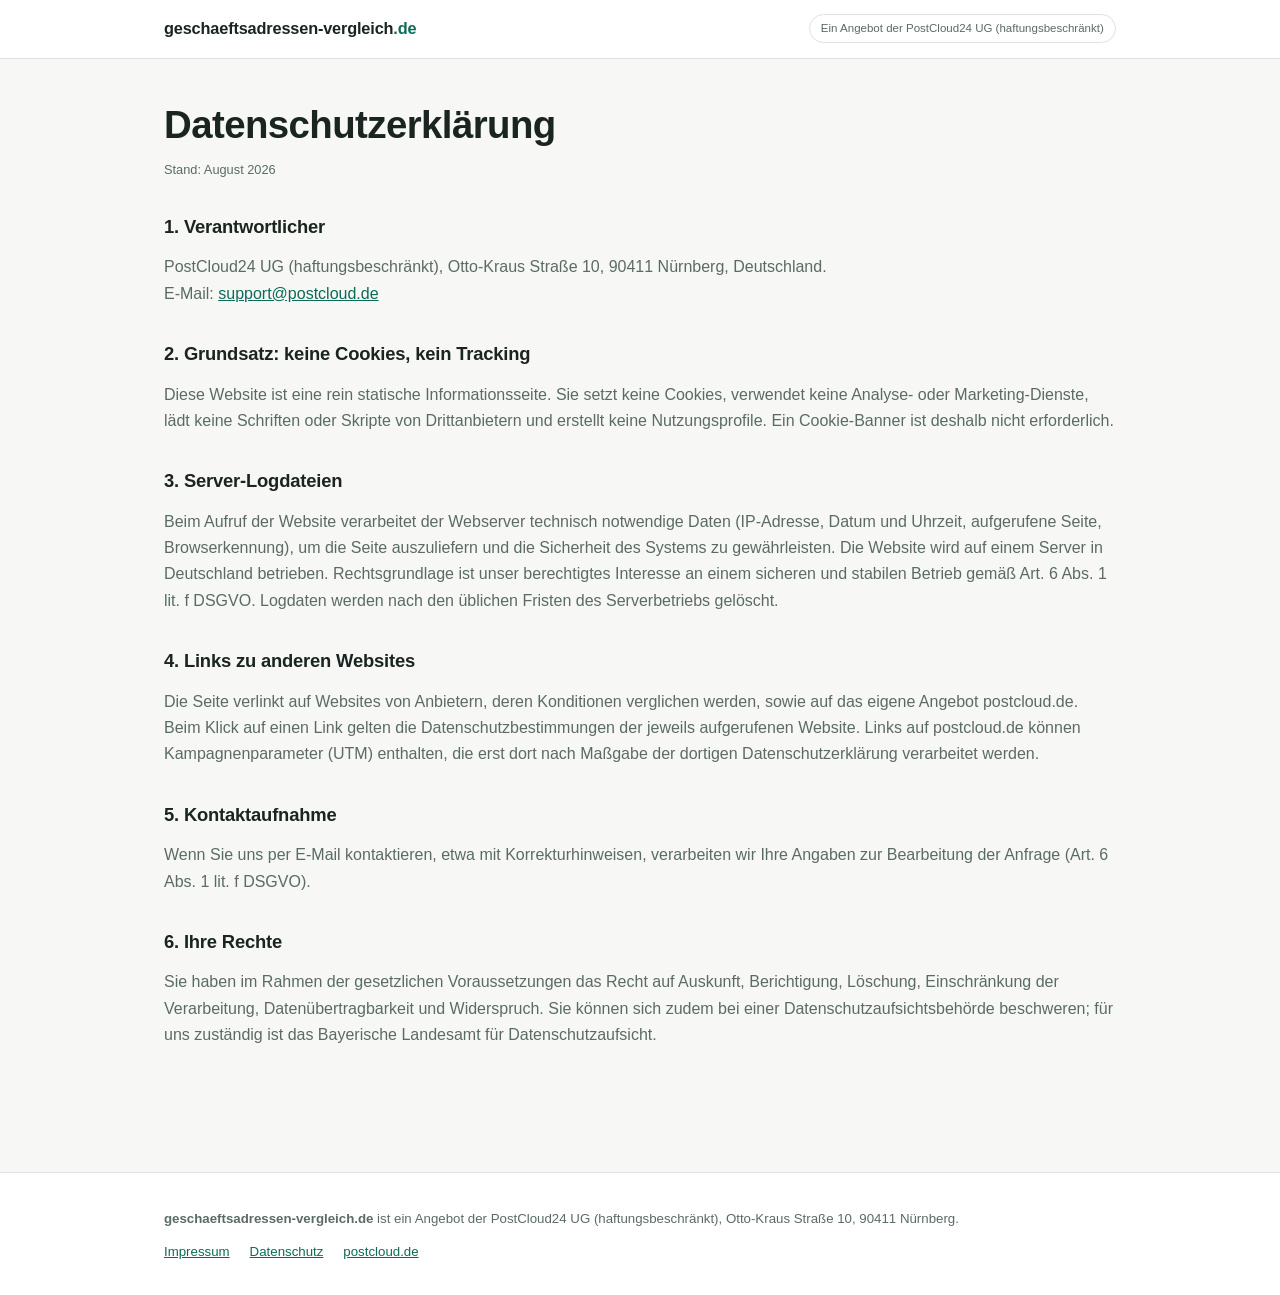
==== datenschutz.html @ c2311bb3 "Vergleichsseite v1: Preisvergleich, Transparenz-Kennzeichnung, Impressum, Datenschutz Statisch ohne " ====
<!DOCTYPE html>
<html lang="de">
<head>
  <meta charset="utf-8">
  <meta name="viewport" content="width=device-width, initial-scale=1">
  <title>Datenschutzerklärung | geschaeftsadressen-vergleich.de</title>
  <meta name="description" content="Datenschutzerklärung von geschaeftsadressen-vergleich.de.">
  <link rel="canonical" href="https://geschaeftsadressen-vergleich.de/datenschutz.html">
  <meta name="robots" content="noindex,follow">
  <link rel="stylesheet" href="style.css">
  <link rel="icon" href="data:image/svg+xml,%3Csvg xmlns='http://www.w3.org/2000/svg' viewBox='0 0 100 100'%3E%3Crect width='100' height='100' rx='18' fill='%230b6b57'/%3E%3Ctext x='50' y='68' font-size='52' font-family='Arial' font-weight='bold' text-anchor='middle' fill='white'%3EGV%3C/text%3E%3C/svg%3E">
</head>
<body>
  <header class="site">
    <div class="wrap">
      <a class="brand" href="index.html">geschaeftsadressen-vergleich<span class="tld">.de</span></a>
      <span class="disclosure-chip">Ein Angebot der PostCloud24 UG (haftungsbeschränkt)</span>
    </div>
  </header>

  <main>
    <div class="wrap legal">
      <h1>Datenschutzerklärung</h1>
      <p class="hinweis">Stand: August 2026</p>

      <h2>1. Verantwortlicher</h2>
      <p>PostCloud24 UG (haftungsbeschränkt), Otto-Kraus Straße 10, 90411 Nürnberg, Deutschland.<br>
      E-Mail: <a href="mailto:support@postcloud.de">support@postcloud.de</a></p>

      <h2>2. Grundsatz: keine Cookies, kein Tracking</h2>
      <p>Diese Website ist eine rein statische Informationsseite. Sie setzt keine Cookies, verwendet keine Analyse- oder Marketing-Dienste, lädt keine Schriften oder Skripte von Drittanbietern und erstellt keine Nutzungsprofile. Ein Cookie-Banner ist deshalb nicht erforderlich.</p>

      <h2>3. Server-Logdateien</h2>
      <p>Beim Aufruf der Website verarbeitet der Webserver technisch notwendige Daten (IP-Adresse, Datum und Uhrzeit, aufgerufene Seite, Browserkennung), um die Seite auszuliefern und die Sicherheit des Systems zu gewährleisten. Die Website wird auf einem Server in Deutschland betrieben. Rechtsgrundlage ist unser berechtigtes Interesse an einem sicheren und stabilen Betrieb gemäß Art. 6 Abs. 1 lit. f DSGVO. Logdaten werden nach den üblichen Fristen des Serverbetriebs gelöscht.</p>

      <h2>4. Links zu anderen Websites</h2>
      <p>Die Seite verlinkt auf Websites von Anbietern, deren Konditionen verglichen werden, sowie auf das eigene Angebot postcloud.de. Beim Klick auf einen Link gelten die Datenschutzbestimmungen der jeweils aufgerufenen Website. Links auf postcloud.de können Kampagnenparameter (UTM) enthalten, die erst dort nach Maßgabe der dortigen Datenschutzerklärung verarbeitet werden.</p>

      <h2>5. Kontaktaufnahme</h2>
      <p>Wenn Sie uns per E-Mail kontaktieren, etwa mit Korrekturhinweisen, verarbeiten wir Ihre Angaben zur Bearbeitung der Anfrage (Art. 6 Abs. 1 lit. f DSGVO).</p>

      <h2>6. Ihre Rechte</h2>
      <p>Sie haben im Rahmen der gesetzlichen Voraussetzungen das Recht auf Auskunft, Berichtigung, Löschung, Einschränkung der Verarbeitung, Datenübertragbarkeit und Widerspruch. Sie können sich zudem bei einer Datenschutzaufsichtsbehörde beschweren; für uns zuständig ist das Bayerische Landesamt für Datenschutzaufsicht.</p>
    </div>
  </main>

  <footer class="site">
    <div class="wrap">
      <p><strong>geschaeftsadressen-vergleich.de</strong> ist ein Angebot der PostCloud24 UG (haftungsbeschränkt), Otto-Kraus Straße 10, 90411 Nürnberg.</p>
      <nav>
        <a href="impressum.html">Impressum</a>
        <a href="datenschutz.html">Datenschutz</a>
        <a href="https://www.postcloud.de" rel="noopener">postcloud.de</a>
      </nav>
    </div>
  </footer>
</body>
</html>
---- style.css ----
/* geschaeftsadressen-vergleich.de, gemeinsames Stylesheet.
   Bewusst ohne Webfonts und ohne JavaScript: schnelle Ladezeit,
   keine Drittanbieter-Requests, kein Consent-Bedarf. */

:root {
  --paper: #f7f8f6;
  --ink: #1a2420;
  --muted: #5b6b64;
  --line: #dce3de;
  --card: #ffffff;
  --accent: #0b6b57;
  --accent-dark: #084c3e;
  --accent-soft: #e6f2ee;
  --own-soft: #fbf3e0;
  --own-border: #e3cfa0;
  --own-ink: #7a5200;
}

* { box-sizing: border-box; }

body {
  margin: 0;
  background: var(--paper);
  color: var(--ink);
  font-family: -apple-system, BlinkMacSystemFont, "Segoe UI", Roboto, "Helvetica Neue", Arial, sans-serif;
  font-size: 16px;
  line-height: 1.65;
}

.wrap { max-width: 62rem; margin: 0 auto; padding: 0 1.25rem; }

a { color: var(--accent); }
a:hover { color: var(--accent-dark); }
a:focus-visible, button:focus-visible, summary:focus-visible {
  outline: 3px solid var(--accent);
  outline-offset: 2px;
  border-radius: 2px;
}

header.site {
  border-bottom: 1px solid var(--line);
  background: var(--card);
}
header.site .wrap {
  display: flex;
  align-items: center;
  justify-content: space-between;
  gap: 1rem;
  padding-top: 0.9rem;
  padding-bottom: 0.9rem;
}
.brand {
  font-weight: 800;
  letter-spacing: -0.01em;
  color: var(--ink);
  text-decoration: none;
  font-size: 1.02rem;
}
.brand .tld { color: var(--accent); }
.disclosure-chip {
  font-size: 0.72rem;
  color: var(--muted);
  border: 1px solid var(--line);
  border-radius: 999px;
  padding: 0.25rem 0.7rem;
  white-space: nowrap;
}

main { padding: 2.75rem 0 4rem; }

h1 {
  font-size: clamp(1.7rem, 4.5vw, 2.4rem);
  line-height: 1.15;
  letter-spacing: -0.015em;
  margin: 0 0 0.75rem;
  text-wrap: balance;
}
h2 {
  font-size: 1.35rem;
  letter-spacing: -0.01em;
  margin: 3rem 0 0.75rem;
  text-wrap: balance;
}
h3 { font-size: 1.05rem; margin: 1.5rem 0 0.4rem; }
p { margin: 0.7rem 0; }
.lede { color: var(--muted); font-size: 1.05rem; max-width: 46rem; }

.stand {
  display: inline-block;
  background: var(--accent-soft);
  color: var(--accent-dark);
  font-size: 0.78rem;
  font-weight: 600;
  border-radius: 999px;
  padding: 0.3rem 0.85rem;
  margin: 0.75rem 0 0;
}

.transparenz {
  border: 1px solid var(--line);
  border-left: 4px solid var(--accent);
  background: var(--card);
  border-radius: 0.6rem;
  padding: 0.9rem 1.15rem;
  margin: 1.75rem 0;
  font-size: 0.9rem;
  color: var(--muted);
}
.transparenz strong { color: var(--ink); }

.empfehlung {
  background: var(--own-soft);
  border: 1px solid var(--own-border);
  border-radius: 0.85rem;
  padding: 1.4rem 1.5rem;
  margin: 2rem 0;
}
.empfehlung .kennzeichnung {
  font-size: 0.72rem;
  font-weight: 700;
  letter-spacing: 0.09em;
  text-transform: uppercase;
  color: var(--own-ink);
}
.empfehlung h2 { margin: 0.4rem 0 0.5rem; font-size: 1.3rem; }
.empfehlung ul { margin: 0.6rem 0 1rem; padding-left: 1.2rem; }
.empfehlung li { margin: 0.3rem 0; }
.cta {
  display: inline-block;
  background: var(--accent);
  color: #ffffff;
  font-weight: 700;
  text-decoration: none;
  border-radius: 0.6rem;
  padding: 0.75rem 1.4rem;
}
.cta:hover { background: var(--accent-dark); color: #ffffff; }

.tablewrap {
  overflow-x: auto;
  border: 1px solid var(--line);
  border-radius: 0.75rem;
  background: var(--card);
  margin: 1.25rem 0 0.5rem;
}
table { border-collapse: collapse; width: 100%; font-size: 0.88rem; min-width: 52rem; }
caption {
  text-align: left;
  font-size: 0.8rem;
  color: var(--muted);
  padding: 0.7rem 1rem;
  caption-side: bottom;
  border-top: 1px solid var(--line);
}
th, td { text-align: left; padding: 0.7rem 1rem; border-bottom: 1px solid var(--line); vertical-align: top; }
th {
  font-size: 0.72rem;
  text-transform: uppercase;
  letter-spacing: 0.07em;
  color: var(--muted);
  background: var(--paper);
}
tbody tr:last-child td { border-bottom: none; }
td.preis { font-variant-numeric: tabular-nums; white-space: nowrap; font-weight: 650; }
tr.own td { background: var(--own-soft); }
.own-tag {
  display: inline-block;
  font-size: 0.68rem;
  font-weight: 700;
  letter-spacing: 0.06em;
  text-transform: uppercase;
  color: var(--own-ink);
  border: 1px solid var(--own-border);
  border-radius: 999px;
  padding: 0.1rem 0.5rem;
  margin-left: 0.4rem;
  vertical-align: 1px;
}
.hinweis { font-size: 0.8rem; color: var(--muted); }

.cards { display: grid; gap: 1rem; grid-template-columns: repeat(auto-fit, minmax(17rem, 1fr)); margin: 1.25rem 0; }
.karte {
  background: var(--card);
  border: 1px solid var(--line);
  border-radius: 0.75rem;
  padding: 1.1rem 1.25rem;
}
.karte h3 { margin: 0 0 0.35rem; }
.karte p { margin: 0.35rem 0; font-size: 0.9rem; color: var(--muted); }
.karte .preis { color: var(--ink); font-weight: 650; }

details {
  background: var(--card);
  border: 1px solid var(--line);
  border-radius: 0.6rem;
  margin: 0.6rem 0;
  padding: 0 1.1rem;
}
summary {
  cursor: pointer;
  font-weight: 650;
  padding: 0.85rem 0;
  list-style-position: inside;
}
details p { color: var(--muted); margin-top: 0; }

ol.kriterien { padding-left: 1.25rem; }
ol.kriterien li { margin: 0.55rem 0; }
ol.kriterien strong { color: var(--ink); }

footer.site {
  border-top: 1px solid var(--line);
  background: var(--card);
  margin-top: 3rem;
  font-size: 0.83rem;
  color: var(--muted);
}
footer.site .wrap { padding-top: 1.5rem; padding-bottom: 2rem; }
footer.site nav { margin-top: 0.5rem; display: flex; flex-wrap: wrap; gap: 1.25rem; }

.legal h2 { font-size: 1.15rem; margin-top: 2rem; }
.legal p { color: var(--muted); }
.legal strong { color: var(--ink); }
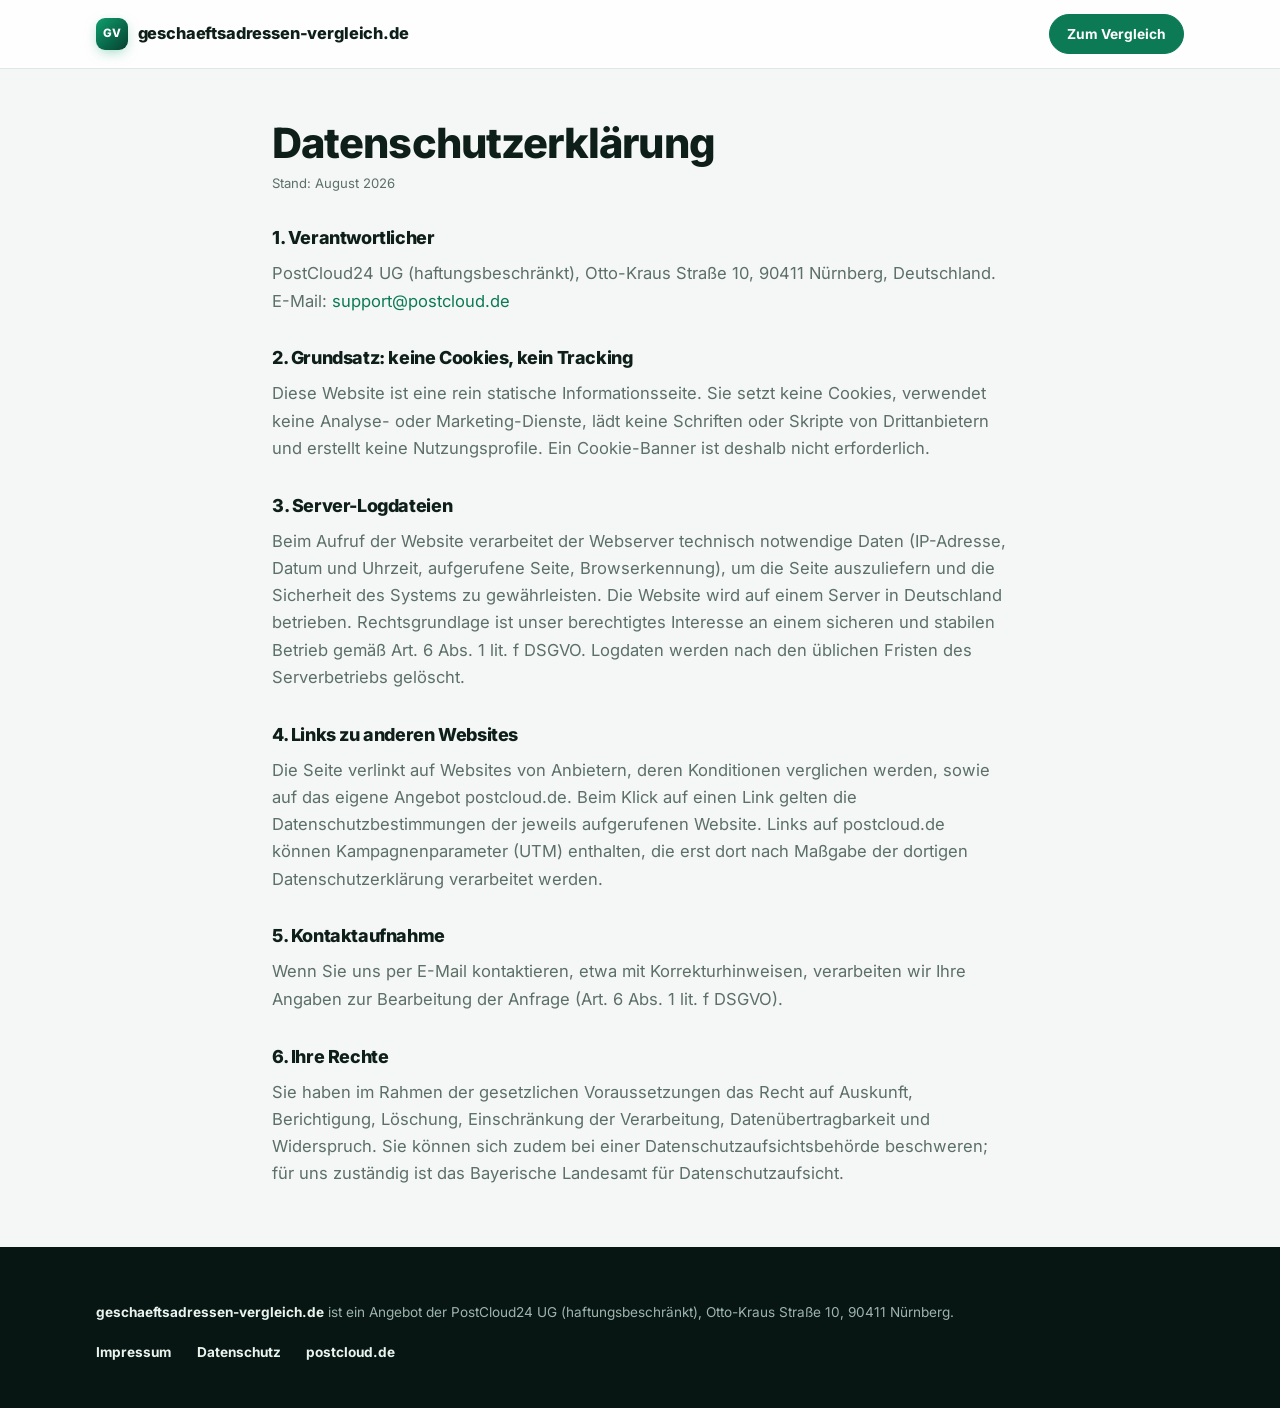
==== commit 2d868683: "Redesign: dunkler Hero, Scroll-Reveals, Karten-Tabelle auf Mobil Kompletter visueller Neubau nach Fe" ====
--- a/datenschutz.html
+++ b/datenschutz.html
@@ -7,19 +7,20 @@
   <meta name="description" content="Datenschutzerklärung von geschaeftsadressen-vergleich.de.">
   <link rel="canonical" href="https://geschaeftsadressen-vergleich.de/datenschutz.html">
   <meta name="robots" content="noindex,follow">
+  <script>document.documentElement.classList.add("js");</script>
   <link rel="stylesheet" href="style.css">
   <link rel="icon" href="data:image/svg+xml,%3Csvg xmlns='http://www.w3.org/2000/svg' viewBox='0 0 100 100'%3E%3Crect width='100' height='100' rx='18' fill='%230b6b57'/%3E%3Ctext x='50' y='68' font-size='52' font-family='Arial' font-weight='bold' text-anchor='middle' fill='white'%3EGV%3C/text%3E%3C/svg%3E">
 </head>
-<body>
-  <header class="site">
+<body class="light-head">
+  <header class="site-head is-scrolled" id="siteHead">
     <div class="wrap">
-      <a class="brand" href="index.html">geschaeftsadressen-vergleich<span class="tld">.de</span></a>
-      <span class="disclosure-chip">Ein Angebot der PostCloud24 UG (haftungsbeschränkt)</span>
+      <a class="brand" href="index.html"><span class="brand-mark">GV</span>geschaeftsadressen-vergleich.de</a>
+      <a class="head-cta" href="index.html#vergleich">Zum Vergleich</a>
     </div>
   </header>
 
-  <main>
-    <div class="wrap legal">
+  <main class="legal">
+    <div class="wrap-narrow">
       <h1>Datenschutzerklärung</h1>
       <p class="hinweis">Stand: August 2026</p>
 
@@ -54,5 +55,6 @@
       </nav>
     </div>
   </footer>
+  <script src="main.js" defer></script>
 </body>
 </html>
--- a/style.css
+++ b/style.css
@@ -1,223 +1,578 @@
-/* geschaeftsadressen-vergleich.de, gemeinsames Stylesheet.
-   Bewusst ohne Webfonts und ohne JavaScript: schnelle Ladezeit,
-   keine Drittanbieter-Requests, kein Consent-Bedarf. */
-
+/* geschaeftsadressen-vergleich.de — Redesign 2026.
+   Editorial-Anspruch: dunkler Hero mit lebendigem Licht, helle Praezisions-
+   Sektionen, Scroll-Reveals. Fonts lokal gebundelt (kein CDN, DSGVO),
+   Motion respektiert prefers-reduced-motion. */
+
+/* ---------- Fonts (lokal, kein Google-CDN) ---------- */
+@font-face {
+  font-family: "Inter";
+  font-style: normal;
+  font-weight: 400;
+  font-display: swap;
+  src: url("fonts/inter-latin-400-normal.woff2") format("woff2");
+  unicode-range: U+0000-00FF, U+2013, U+2019, U+201E, U+201C, U+20AC;
+}
+@font-face {
+  font-family: "Inter";
+  font-style: normal;
+  font-weight: 500;
+  font-display: swap;
+  src: url("fonts/inter-latin-500-normal.woff2") format("woff2");
+  unicode-range: U+0000-00FF, U+2013, U+2019, U+201E, U+201C, U+20AC;
+}
+@font-face {
+  font-family: "Inter";
+  font-style: normal;
+  font-weight: 700;
+  font-display: swap;
+  src: url("fonts/inter-latin-700-normal.woff2") format("woff2");
+  unicode-range: U+0000-00FF, U+2013, U+2019, U+201E, U+201C, U+20AC;
+}
+@font-face {
+  font-family: "Inter";
+  font-style: normal;
+  font-weight: 800;
+  font-display: swap;
+  src: url("fonts/inter-latin-800-normal.woff2") format("woff2");
+  unicode-range: U+0000-00FF, U+2013, U+2019, U+201E, U+201C, U+20AC;
+}
+
+/* ---------- Tokens ---------- */
 :root {
-  --paper: #f7f8f6;
-  --ink: #1a2420;
-  --muted: #5b6b64;
-  --line: #dce3de;
+  --ink: #0e1f1a;
+  --ink-deep: #071613;
+  --ink-2: #0b2420;
+  --paper: #f4f7f5;
   --card: #ffffff;
-  --accent: #0b6b57;
-  --accent-dark: #084c3e;
-  --accent-soft: #e6f2ee;
-  --own-soft: #fbf3e0;
-  --own-border: #e3cfa0;
-  --own-ink: #7a5200;
-}
-
+  --muted: #5c6f68;
+  --line: #e0e8e3;
+  --accent: #0e9f6e;
+  --accent-dark: #0b7a55;
+  --accent-ink: #063b2b;
+  --glow-a: #34d399;
+  --glow-b: #a7f3d0;
+  --own: #b45309;
+  --own-soft: #fef3c7;
+  --own-line: #f5d78e;
+  --dark-text: #e9f4ef;
+  --dark-muted: #9db4ac;
+  --dark-line: rgba(233, 244, 239, 0.14);
+  --radius: 18px;
+  --shadow-sm: 0 1px 2px rgba(14, 31, 26, 0.05), 0 4px 14px rgba(14, 31, 26, 0.06);
+  --shadow-lg: 0 2px 6px rgba(14, 31, 26, 0.06), 0 24px 60px -20px rgba(14, 31, 26, 0.22);
+  --ease-out: cubic-bezier(0.22, 1, 0.36, 1);
+}
+
+/* ---------- Basis ---------- */
 * { box-sizing: border-box; }
-
+html { scroll-behavior: smooth; }
 body {
   margin: 0;
   background: var(--paper);
   color: var(--ink);
-  font-family: -apple-system, BlinkMacSystemFont, "Segoe UI", Roboto, "Helvetica Neue", Arial, sans-serif;
-  font-size: 16px;
+  font-family: "Inter", -apple-system, "Segoe UI", Roboto, Arial, sans-serif;
+  font-size: 16.5px;
   line-height: 1.65;
-}
-
-.wrap { max-width: 62rem; margin: 0 auto; padding: 0 1.25rem; }
-
-a { color: var(--accent); }
-a:hover { color: var(--accent-dark); }
+  -webkit-font-smoothing: antialiased;
+}
+.wrap { max-width: 72rem; margin: 0 auto; padding: 0 clamp(1.1rem, 4vw, 2rem); }
+.wrap-narrow { max-width: 50rem; margin: 0 auto; padding: 0 clamp(1.1rem, 4vw, 2rem); }
+a { color: var(--accent-dark); text-decoration: none; }
+a:hover { color: var(--accent-ink); }
 a:focus-visible, button:focus-visible, summary:focus-visible {
   outline: 3px solid var(--accent);
-  outline-offset: 2px;
+  outline-offset: 3px;
+  border-radius: 4px;
+}
+h1, h2, h3 { line-height: 1.12; letter-spacing: -0.022em; text-wrap: balance; margin: 0; }
+p { margin: 0.75rem 0; }
+
+.eyebrow {
+  display: inline-flex;
+  align-items: center;
+  gap: 0.5rem;
+  font-size: 0.72rem;
+  font-weight: 700;
+  letter-spacing: 0.16em;
+  text-transform: uppercase;
+}
+.eyebrow::before {
+  content: "";
+  width: 1.6rem;
+  height: 2px;
   border-radius: 2px;
-}
-
-header.site {
-  border-bottom: 1px solid var(--line);
-  background: var(--card);
-}
-header.site .wrap {
+  background: currentColor;
+  opacity: 0.55;
+}
+
+/* ---------- Scroll-Reveals ----------
+   Der versteckte Startzustand gilt NUR, wenn JS laeuft (html.js), damit die
+   Seite ohne JavaScript vollstaendig sichtbar bleibt. */
+html.js [data-reveal] {
+  opacity: 0;
+  transform: translateY(26px);
+  transition: opacity 0.7s var(--ease-out), transform 0.7s var(--ease-out);
+  transition-delay: var(--delay, 0ms);
+}
+html.js [data-reveal].is-visible { opacity: 1; transform: none; }
+@media (prefers-reduced-motion: reduce) {
+  html { scroll-behavior: auto; }
+  html.js [data-reveal] { opacity: 1; transform: none; transition: none; }
+  *, *::before, *::after { animation-duration: 0.01ms !important; animation-iteration-count: 1 !important; }
+}
+
+/* ---------- Header ---------- */
+.site-head {
+  position: sticky;
+  top: 0;
+  z-index: 50;
+  background: rgba(7, 22, 19, 0.35);
+  backdrop-filter: blur(14px);
+  -webkit-backdrop-filter: blur(14px);
+  border-bottom: 1px solid transparent;
+  transition: background 0.35s ease, border-color 0.35s ease, box-shadow 0.35s ease;
+}
+.site-head.is-scrolled {
+  background: rgba(255, 255, 255, 0.86);
+  border-color: var(--line);
+  box-shadow: 0 6px 24px -18px rgba(14, 31, 26, 0.35);
+}
+.site-head .wrap {
   display: flex;
   align-items: center;
   justify-content: space-between;
   gap: 1rem;
-  padding-top: 0.9rem;
-  padding-bottom: 0.9rem;
+  padding-top: 0.85rem;
+  padding-bottom: 0.85rem;
 }
 .brand {
+  display: inline-flex;
+  align-items: center;
+  gap: 0.6rem;
   font-weight: 800;
   letter-spacing: -0.01em;
-  color: var(--ink);
-  text-decoration: none;
   font-size: 1.02rem;
-}
-.brand .tld { color: var(--accent); }
-.disclosure-chip {
+  color: var(--dark-text);
+  transition: color 0.35s ease;
+}
+.brand:hover { color: #ffffff; }
+.site-head.is-scrolled .brand { color: var(--ink); }
+.site-head.is-scrolled .brand:hover { color: var(--accent-ink); }
+.brand-mark {
+  width: 2rem;
+  height: 2rem;
+  border-radius: 9px;
+  display: grid;
+  place-items: center;
+  background: linear-gradient(135deg, var(--accent), #063f2e);
+  color: #ffffff;
   font-size: 0.72rem;
+  font-weight: 800;
+  letter-spacing: 0.02em;
+  box-shadow: 0 4px 14px -4px rgba(14, 159, 110, 0.55);
+}
+.head-cta {
+  display: inline-flex;
+  align-items: center;
+  gap: 0.45rem;
+  font-size: 0.86rem;
+  font-weight: 700;
+  color: #ffffff;
+  background: rgba(255, 255, 255, 0.1);
+  border: 1px solid rgba(255, 255, 255, 0.22);
+  border-radius: 999px;
+  padding: 0.5rem 1.05rem;
+  transition: background 0.25s ease, border-color 0.25s ease, color 0.25s ease, transform 0.25s var(--ease-out);
+}
+.head-cta:hover { background: rgba(255, 255, 255, 0.2); color: #ffffff; transform: translateY(-1px); }
+.site-head.is-scrolled .head-cta {
+  color: #ffffff;
+  background: var(--accent-dark);
+  border-color: var(--accent-dark);
+}
+.site-head.is-scrolled .head-cta:hover { background: var(--accent-ink); }
+
+/* ---------- Hero ---------- */
+.hero {
+  position: relative;
+  margin-top: -3.7rem; /* Header ueberlappt den dunklen Hero */
+  padding: clamp(7rem, 16vh, 10.5rem) 0 clamp(4.5rem, 9vh, 6.5rem);
+  background: radial-gradient(120% 90% at 15% 0%, #10352c 0%, var(--ink-deep) 55%),
+    var(--ink-deep);
+  color: var(--dark-text);
+  overflow: hidden;
+  isolation: isolate;
+}
+/* Weiche Lichtflecken ohne filter:blur - grosse geblurte Layer brechen das
+   Compositing (Screenshots/Low-End-GPUs); der weiche Verlauf kommt direkt
+   aus dem Radial-Gradient. */
+.hero-blob {
+  position: absolute;
+  border-radius: 50%;
+  z-index: -1;
+  pointer-events: none;
+}
+.hero-blob.a {
+  width: 46rem;
+  height: 46rem;
+  top: -18rem;
+  right: -12rem;
+  background: radial-gradient(circle, rgba(52, 211, 153, 0.34) 0%, rgba(52, 211, 153, 0.12) 38%, transparent 68%);
+  animation: drift-a 26s ease-in-out infinite alternate;
+}
+.hero-blob.b {
+  width: 38rem;
+  height: 38rem;
+  bottom: -18rem;
+  left: -10rem;
+  background: radial-gradient(circle, rgba(16, 130, 96, 0.3) 0%, rgba(16, 130, 96, 0.1) 40%, transparent 68%);
+  animation: drift-b 32s ease-in-out infinite alternate;
+}
+@keyframes drift-a {
+  from { transform: translate(0, 0) scale(1); }
+  to { transform: translate(-5rem, 3.5rem) scale(1.15); }
+}
+@keyframes drift-b {
+  from { transform: translate(0, 0) scale(1); }
+  to { transform: translate(4rem, -3rem) scale(1.12); }
+}
+.hero .eyebrow { color: var(--glow-a); }
+.hero h1 {
+  margin: 1.1rem 0 1.2rem;
+  font-size: clamp(2.3rem, 5.6vw, 4rem);
+  font-weight: 800;
+  max-width: 17ch;
+}
+.hero h1 .grad {
+  background: linear-gradient(92deg, var(--glow-a), var(--glow-b));
+  -webkit-background-clip: text;
+  background-clip: text;
+  color: transparent;
+}
+.hero .lede {
+  max-width: 46rem;
+  font-size: clamp(1.02rem, 1.6vw, 1.16rem);
+  color: var(--dark-muted);
+  margin: 0;
+}
+.hero-stats {
+  display: flex;
+  flex-wrap: wrap;
+  gap: 0.7rem;
+  margin-top: 2.1rem;
+}
+.stat-pill {
+  display: inline-flex;
+  align-items: baseline;
+  gap: 0.5rem;
+  border: 1px solid var(--dark-line);
+  background: rgba(255, 255, 255, 0.05);
+  border-radius: 999px;
+  padding: 0.55rem 1.05rem;
+  font-size: 0.86rem;
+  color: var(--dark-muted);
+}
+.stat-pill strong {
+  color: var(--dark-text);
+  font-weight: 800;
+  font-size: 1.02rem;
+  font-variant-numeric: tabular-nums;
+}
+.hero-actions { margin-top: 2.3rem; display: flex; flex-wrap: wrap; gap: 0.9rem; align-items: center; }
+.btn-primary {
+  display: inline-flex;
+  align-items: center;
+  gap: 0.55rem;
+  background: linear-gradient(135deg, var(--accent), var(--accent-dark));
+  color: #ffffff;
+  font-weight: 700;
+  font-size: 0.98rem;
+  border-radius: 14px;
+  padding: 0.9rem 1.5rem;
+  box-shadow: 0 12px 30px -10px rgba(14, 159, 110, 0.55);
+  transition: transform 0.25s var(--ease-out), box-shadow 0.25s ease;
+}
+.btn-primary:hover { color: #ffffff; transform: translateY(-2px); box-shadow: 0 18px 38px -10px rgba(14, 159, 110, 0.65); }
+.btn-primary .arrow { transition: transform 0.25s var(--ease-out); }
+.btn-primary:hover .arrow { transform: translateX(4px); }
+.btn-ghost {
+  color: var(--dark-text);
+  font-weight: 600;
+  font-size: 0.94rem;
+  border-bottom: 1px solid var(--dark-line);
+  padding-bottom: 2px;
+}
+.btn-ghost:hover { color: #ffffff; border-color: var(--glow-a); }
+
+/* ---------- Sektionen ---------- */
+section { padding: clamp(3.4rem, 8vh, 5.5rem) 0; }
+.section-head { max-width: 46rem; margin-bottom: 2.2rem; }
+.section-head .eyebrow { color: var(--accent-dark); }
+.section-head h2 { font-size: clamp(1.6rem, 3.2vw, 2.2rem); font-weight: 800; margin-top: 0.8rem; }
+.section-head p { color: var(--muted); margin-bottom: 0; }
+
+/* ---------- Transparenz ---------- */
+.transparenz {
+  display: flex;
+  gap: 0.9rem;
+  align-items: flex-start;
+  background: var(--card);
+  border: 1px solid var(--line);
+  border-radius: var(--radius);
+  box-shadow: var(--shadow-sm);
+  padding: 1.15rem 1.35rem;
+  margin-top: -2.4rem;
+  position: relative;
+  z-index: 2;
+  font-size: 0.92rem;
   color: var(--muted);
+}
+.transparenz .icon { flex: none; margin-top: 0.15rem; color: var(--accent-dark); }
+.transparenz strong { color: var(--ink); }
+
+/* ---------- Empfehlung (eigenes Angebot) ---------- */
+.empfehlung {
+  position: relative;
+  border-radius: calc(var(--radius) + 6px);
+  padding: 1px; /* Gradient-Border-Trick */
+  background: linear-gradient(135deg, rgba(52, 211, 153, 0.75), rgba(7, 22, 19, 0.15) 45%, rgba(180, 83, 9, 0.35));
+}
+.empfehlung-inner {
+  border-radius: calc(var(--radius) + 5px);
+  background:
+    radial-gradient(90% 130% at 100% 0%, rgba(16, 130, 96, 0.35), transparent 55%),
+    linear-gradient(160deg, #0d2b24, var(--ink-deep));
+  color: var(--dark-text);
+  padding: clamp(1.6rem, 4vw, 2.6rem);
+  display: grid;
+  grid-template-columns: 1.15fr 0.85fr;
+  gap: clamp(1.4rem, 4vw, 3rem);
+  align-items: center;
+  overflow: hidden;
+}
+.kennzeichnung {
+  display: inline-flex;
+  align-items: center;
+  gap: 0.45rem;
+  background: var(--own-soft);
+  color: var(--own);
+  border: 1px solid var(--own-line);
+  font-size: 0.7rem;
+  font-weight: 800;
+  letter-spacing: 0.1em;
+  text-transform: uppercase;
+  border-radius: 999px;
+  padding: 0.32rem 0.8rem;
+}
+.empfehlung h2 { font-size: clamp(1.5rem, 3vw, 2.1rem); font-weight: 800; margin: 0.9rem 0 0.4rem; }
+.empfehlung .preis-zeile { color: var(--dark-muted); font-size: 0.98rem; margin: 0 0 1.2rem; }
+.empfehlung .preis-zeile strong { color: var(--glow-a); font-size: 1.35rem; font-weight: 800; font-variant-numeric: tabular-nums; }
+.feature-list { list-style: none; margin: 0; padding: 0; display: grid; gap: 0.65rem; }
+.feature-list li { display: flex; gap: 0.65rem; align-items: flex-start; font-size: 0.95rem; color: var(--dark-text); }
+.feature-list .check { flex: none; margin-top: 0.2rem; color: var(--glow-a); }
+.empfehlung-cta { display: flex; flex-direction: column; gap: 0.8rem; align-items: flex-start; }
+.empfehlung-cta .hint { font-size: 0.8rem; color: var(--dark-muted); margin: 0; }
+
+/* ---------- Vergleichstabelle ---------- */
+.tabelle-card {
+  background: var(--card);
   border: 1px solid var(--line);
-  border-radius: 999px;
-  padding: 0.25rem 0.7rem;
+  border-radius: var(--radius);
+  box-shadow: var(--shadow-lg);
+  overflow: hidden;
+}
+.tablewrap { overflow-x: auto; }
+table { border-collapse: collapse; width: 100%; min-width: 58rem; font-size: 0.9rem; }
+caption {
+  caption-side: bottom;
+  text-align: left;
+  font-size: 0.78rem;
+  color: var(--muted);
+  padding: 0.9rem 1.4rem 1.1rem;
+  border-top: 1px solid var(--line);
+}
+thead th {
+  position: sticky;
+  top: 0;
+  background: #fbfdfc;
+  font-size: 0.7rem;
+  text-transform: uppercase;
+  letter-spacing: 0.09em;
+  color: var(--muted);
+  font-weight: 700;
+  text-align: left;
+  padding: 0.95rem 1.4rem;
+  border-bottom: 1px solid var(--line);
   white-space: nowrap;
 }
-
-main { padding: 2.75rem 0 4rem; }
-
-h1 {
-  font-size: clamp(1.7rem, 4.5vw, 2.4rem);
-  line-height: 1.15;
-  letter-spacing: -0.015em;
-  margin: 0 0 0.75rem;
-  text-wrap: balance;
-}
-h2 {
-  font-size: 1.35rem;
-  letter-spacing: -0.01em;
-  margin: 3rem 0 0.75rem;
-  text-wrap: balance;
-}
-h3 { font-size: 1.05rem; margin: 1.5rem 0 0.4rem; }
-p { margin: 0.7rem 0; }
-.lede { color: var(--muted); font-size: 1.05rem; max-width: 46rem; }
-
-.stand {
-  display: inline-block;
-  background: var(--accent-soft);
-  color: var(--accent-dark);
-  font-size: 0.78rem;
-  font-weight: 600;
-  border-radius: 999px;
-  padding: 0.3rem 0.85rem;
-  margin: 0.75rem 0 0;
-}
-
-.transparenz {
-  border: 1px solid var(--line);
-  border-left: 4px solid var(--accent);
-  background: var(--card);
-  border-radius: 0.6rem;
-  padding: 0.9rem 1.15rem;
-  margin: 1.75rem 0;
-  font-size: 0.9rem;
-  color: var(--muted);
-}
-.transparenz strong { color: var(--ink); }
-
-.empfehlung {
-  background: var(--own-soft);
-  border: 1px solid var(--own-border);
-  border-radius: 0.85rem;
-  padding: 1.4rem 1.5rem;
-  margin: 2rem 0;
-}
-.empfehlung .kennzeichnung {
-  font-size: 0.72rem;
-  font-weight: 700;
-  letter-spacing: 0.09em;
-  text-transform: uppercase;
-  color: var(--own-ink);
-}
-.empfehlung h2 { margin: 0.4rem 0 0.5rem; font-size: 1.3rem; }
-.empfehlung ul { margin: 0.6rem 0 1rem; padding-left: 1.2rem; }
-.empfehlung li { margin: 0.3rem 0; }
-.cta {
-  display: inline-block;
-  background: var(--accent);
-  color: #ffffff;
-  font-weight: 700;
-  text-decoration: none;
-  border-radius: 0.6rem;
-  padding: 0.75rem 1.4rem;
-}
-.cta:hover { background: var(--accent-dark); color: #ffffff; }
-
-.tablewrap {
-  overflow-x: auto;
-  border: 1px solid var(--line);
-  border-radius: 0.75rem;
-  background: var(--card);
-  margin: 1.25rem 0 0.5rem;
-}
-table { border-collapse: collapse; width: 100%; font-size: 0.88rem; min-width: 52rem; }
-caption {
-  text-align: left;
-  font-size: 0.8rem;
-  color: var(--muted);
-  padding: 0.7rem 1rem;
-  caption-side: bottom;
-  border-top: 1px solid var(--line);
-}
-th, td { text-align: left; padding: 0.7rem 1rem; border-bottom: 1px solid var(--line); vertical-align: top; }
-th {
-  font-size: 0.72rem;
-  text-transform: uppercase;
-  letter-spacing: 0.07em;
-  color: var(--muted);
-  background: var(--paper);
-}
+tbody td { padding: 1.05rem 1.4rem; border-bottom: 1px solid var(--line); vertical-align: top; }
+tbody tr { transition: background 0.2s ease; }
+tbody tr:hover { background: #f7fbf9; }
 tbody tr:last-child td { border-bottom: none; }
-td.preis { font-variant-numeric: tabular-nums; white-space: nowrap; font-weight: 650; }
-tr.own td { background: var(--own-soft); }
+td.anbieter { font-weight: 700; white-space: nowrap; }
+td.preis { font-variant-numeric: tabular-nums; white-space: nowrap; font-weight: 800; font-size: 1.02rem; }
+td.preis .einheit { display: block; font-size: 0.72rem; font-weight: 500; color: var(--muted); }
+.ka { color: #9aa8a2; font-style: italic; font-weight: 500; }
+tr.own { background: linear-gradient(90deg, rgba(14, 159, 110, 0.08), rgba(14, 159, 110, 0.02)); }
+tr.own:hover { background: linear-gradient(90deg, rgba(14, 159, 110, 0.12), rgba(14, 159, 110, 0.04)); }
+tr.own td { border-top: 1px solid rgba(14, 159, 110, 0.35); border-bottom: 1px solid rgba(14, 159, 110, 0.35); }
 .own-tag {
   display: inline-block;
-  font-size: 0.68rem;
-  font-weight: 700;
-  letter-spacing: 0.06em;
+  background: var(--own-soft);
+  color: var(--own);
+  border: 1px solid var(--own-line);
+  font-size: 0.62rem;
+  font-weight: 800;
+  letter-spacing: 0.07em;
   text-transform: uppercase;
-  color: var(--own-ink);
-  border: 1px solid var(--own-border);
   border-radius: 999px;
-  padding: 0.1rem 0.5rem;
-  margin-left: 0.4rem;
-  vertical-align: 1px;
-}
-.hinweis { font-size: 0.8rem; color: var(--muted); }
-
-.cards { display: grid; gap: 1rem; grid-template-columns: repeat(auto-fit, minmax(17rem, 1fr)); margin: 1.25rem 0; }
+  padding: 0.14rem 0.55rem;
+  margin-left: 0.5rem;
+  vertical-align: 2px;
+}
+.tag {
+  display: inline-block;
+  font-size: 0.72rem;
+  font-weight: 700;
+  border-radius: 999px;
+  padding: 0.2rem 0.65rem;
+  background: #eef5f1;
+  color: var(--accent-ink);
+  border: 1px solid #d8e8df;
+}
+.hinweis { font-size: 0.82rem; color: var(--muted); }
+
+/* Mobile: Tabelle wird zu Karten */
+@media (max-width: 760px) {
+  table, tbody, tr, td, caption { display: block; }
+  table { min-width: 0; }
+  thead { display: none; }
+  tbody tr { border-bottom: 1px solid var(--line); padding: 1.1rem 1.2rem; }
+  tr.own td { border: none; }
+  tbody td { border: none; padding: 0.28rem 0; }
+  td.anbieter { font-size: 1.05rem; padding-bottom: 0.45rem; }
+  tbody td[data-label]:not(.anbieter)::before {
+    content: attr(data-label);
+    display: block;
+    font-size: 0.68rem;
+    font-weight: 700;
+    text-transform: uppercase;
+    letter-spacing: 0.09em;
+    color: var(--muted);
+    margin-bottom: 0.06rem;
+  }
+  td.preis .einheit { display: inline; margin-left: 0.3rem; }
+}
+
+/* ---------- Karten (andere Zuschnitte / Kriterien) ---------- */
+.cards { display: grid; gap: 1.1rem; grid-template-columns: repeat(auto-fit, minmax(17rem, 1fr)); }
 .karte {
   background: var(--card);
   border: 1px solid var(--line);
-  border-radius: 0.75rem;
-  padding: 1.1rem 1.25rem;
-}
-.karte h3 { margin: 0 0 0.35rem; }
-.karte p { margin: 0.35rem 0; font-size: 0.9rem; color: var(--muted); }
-.karte .preis { color: var(--ink); font-weight: 650; }
-
+  border-radius: var(--radius);
+  box-shadow: var(--shadow-sm);
+  padding: 1.5rem 1.6rem;
+  transition: transform 0.3s var(--ease-out), box-shadow 0.3s ease, border-color 0.3s ease;
+}
+.karte:hover { transform: translateY(-4px); box-shadow: var(--shadow-lg); border-color: #cfe0d7; }
+.karte h3 { font-size: 1.06rem; font-weight: 800; margin-bottom: 0.35rem; }
+.karte .preis { color: var(--accent-dark); font-weight: 800; font-variant-numeric: tabular-nums; }
+.karte p { font-size: 0.92rem; color: var(--muted); margin: 0.45rem 0 0; }
+
+.kriterien-grid { display: grid; gap: 1.1rem; grid-template-columns: repeat(auto-fit, minmax(19rem, 1fr)); counter-reset: kriterium; }
+.kriterium {
+  position: relative;
+  background: var(--card);
+  border: 1px solid var(--line);
+  border-radius: var(--radius);
+  box-shadow: var(--shadow-sm);
+  padding: 1.5rem 1.6rem 1.4rem;
+  transition: transform 0.3s var(--ease-out), box-shadow 0.3s ease;
+}
+.kriterium:hover { transform: translateY(-4px); box-shadow: var(--shadow-lg); }
+.kriterium::before {
+  counter-increment: kriterium;
+  content: counter(kriterium, decimal-leading-zero);
+  display: inline-block;
+  font-size: 0.78rem;
+  font-weight: 800;
+  letter-spacing: 0.06em;
+  color: var(--accent-dark);
+  background: #eaf5f0;
+  border-radius: 8px;
+  padding: 0.25rem 0.55rem;
+  margin-bottom: 0.8rem;
+}
+.kriterium h3 { font-size: 1.02rem; font-weight: 800; }
+.kriterium p { font-size: 0.92rem; color: var(--muted); margin: 0.4rem 0 0; }
+
+/* ---------- FAQ ---------- */
+.faq { display: grid; gap: 0.75rem; }
 details {
   background: var(--card);
   border: 1px solid var(--line);
-  border-radius: 0.6rem;
-  margin: 0.6rem 0;
-  padding: 0 1.1rem;
-}
+  border-radius: 14px;
+  box-shadow: var(--shadow-sm);
+  overflow: hidden;
+  transition: border-color 0.25s ease;
+}
+details[open] { border-color: #cfe0d7; }
 summary {
   cursor: pointer;
-  font-weight: 650;
-  padding: 0.85rem 0;
-  list-style-position: inside;
-}
-details p { color: var(--muted); margin-top: 0; }
-
-ol.kriterien { padding-left: 1.25rem; }
-ol.kriterien li { margin: 0.55rem 0; }
-ol.kriterien strong { color: var(--ink); }
-
+  list-style: none;
+  display: flex;
+  align-items: center;
+  justify-content: space-between;
+  gap: 1rem;
+  font-weight: 700;
+  font-size: 0.99rem;
+  padding: 1.05rem 1.3rem;
+}
+summary::-webkit-details-marker { display: none; }
+summary .chev { flex: none; transition: transform 0.35s var(--ease-out); color: var(--accent-dark); }
+details[open] summary .chev { transform: rotate(180deg); }
+.faq-body { display: grid; grid-template-rows: 0fr; transition: grid-template-rows 0.4s var(--ease-out); }
+details[open] .faq-body { grid-template-rows: 1fr; }
+.faq-body > div { overflow: hidden; }
+.faq-body p { color: var(--muted); font-size: 0.94rem; margin: 0; padding: 0 1.3rem 1.15rem; }
+
+/* ---------- Methodik ---------- */
+.methodik {
+  border-left: 3px solid var(--accent);
+  background: var(--card);
+  border-radius: 0 var(--radius) var(--radius) 0;
+  padding: 1.2rem 1.5rem;
+  font-size: 0.88rem;
+  color: var(--muted);
+  box-shadow: var(--shadow-sm);
+}
+
+/* ---------- Footer ---------- */
 footer.site {
-  border-top: 1px solid var(--line);
-  background: var(--card);
-  margin-top: 3rem;
-  font-size: 0.83rem;
-  color: var(--muted);
-}
-footer.site .wrap { padding-top: 1.5rem; padding-bottom: 2rem; }
-footer.site nav { margin-top: 0.5rem; display: flex; flex-wrap: wrap; gap: 1.25rem; }
-
-.legal h2 { font-size: 1.15rem; margin-top: 2rem; }
+  background: var(--ink-deep);
+  color: var(--dark-muted);
+  font-size: 0.85rem;
+  margin-top: 2rem;
+}
+footer.site .wrap { padding-top: 2.6rem; padding-bottom: 2.8rem; }
+footer.site strong { color: var(--dark-text); }
+footer.site nav { margin-top: 1.1rem; display: flex; flex-wrap: wrap; gap: 1.6rem; }
+footer.site a { color: var(--dark-text); font-weight: 600; }
+footer.site a:hover { color: var(--glow-a); }
+
+/* ---------- Legal-Seiten ---------- */
+.legal { padding: 3.2rem 0 1rem; }
+.legal h1 { font-size: clamp(1.9rem, 4vw, 2.6rem); font-weight: 800; }
+.legal h2 { font-size: 1.12rem; font-weight: 800; margin-top: 2.1rem; }
 .legal p { color: var(--muted); }
 .legal strong { color: var(--ink); }
+.legal .hinweis { margin-top: 0.4rem; }
+
+/* Legal-Seiten haben hellen Header-Untergrund */
+body.light-head .site-head { background: rgba(255, 255, 255, 0.86); border-color: var(--line); }
+body.light-head .brand { color: var(--ink); }
+body.light-head .head-cta { color: #ffffff; background: var(--accent-dark); border-color: var(--accent-dark); }
+
+@media (max-width: 860px) {
+  .empfehlung-inner { grid-template-columns: 1fr; }
+}
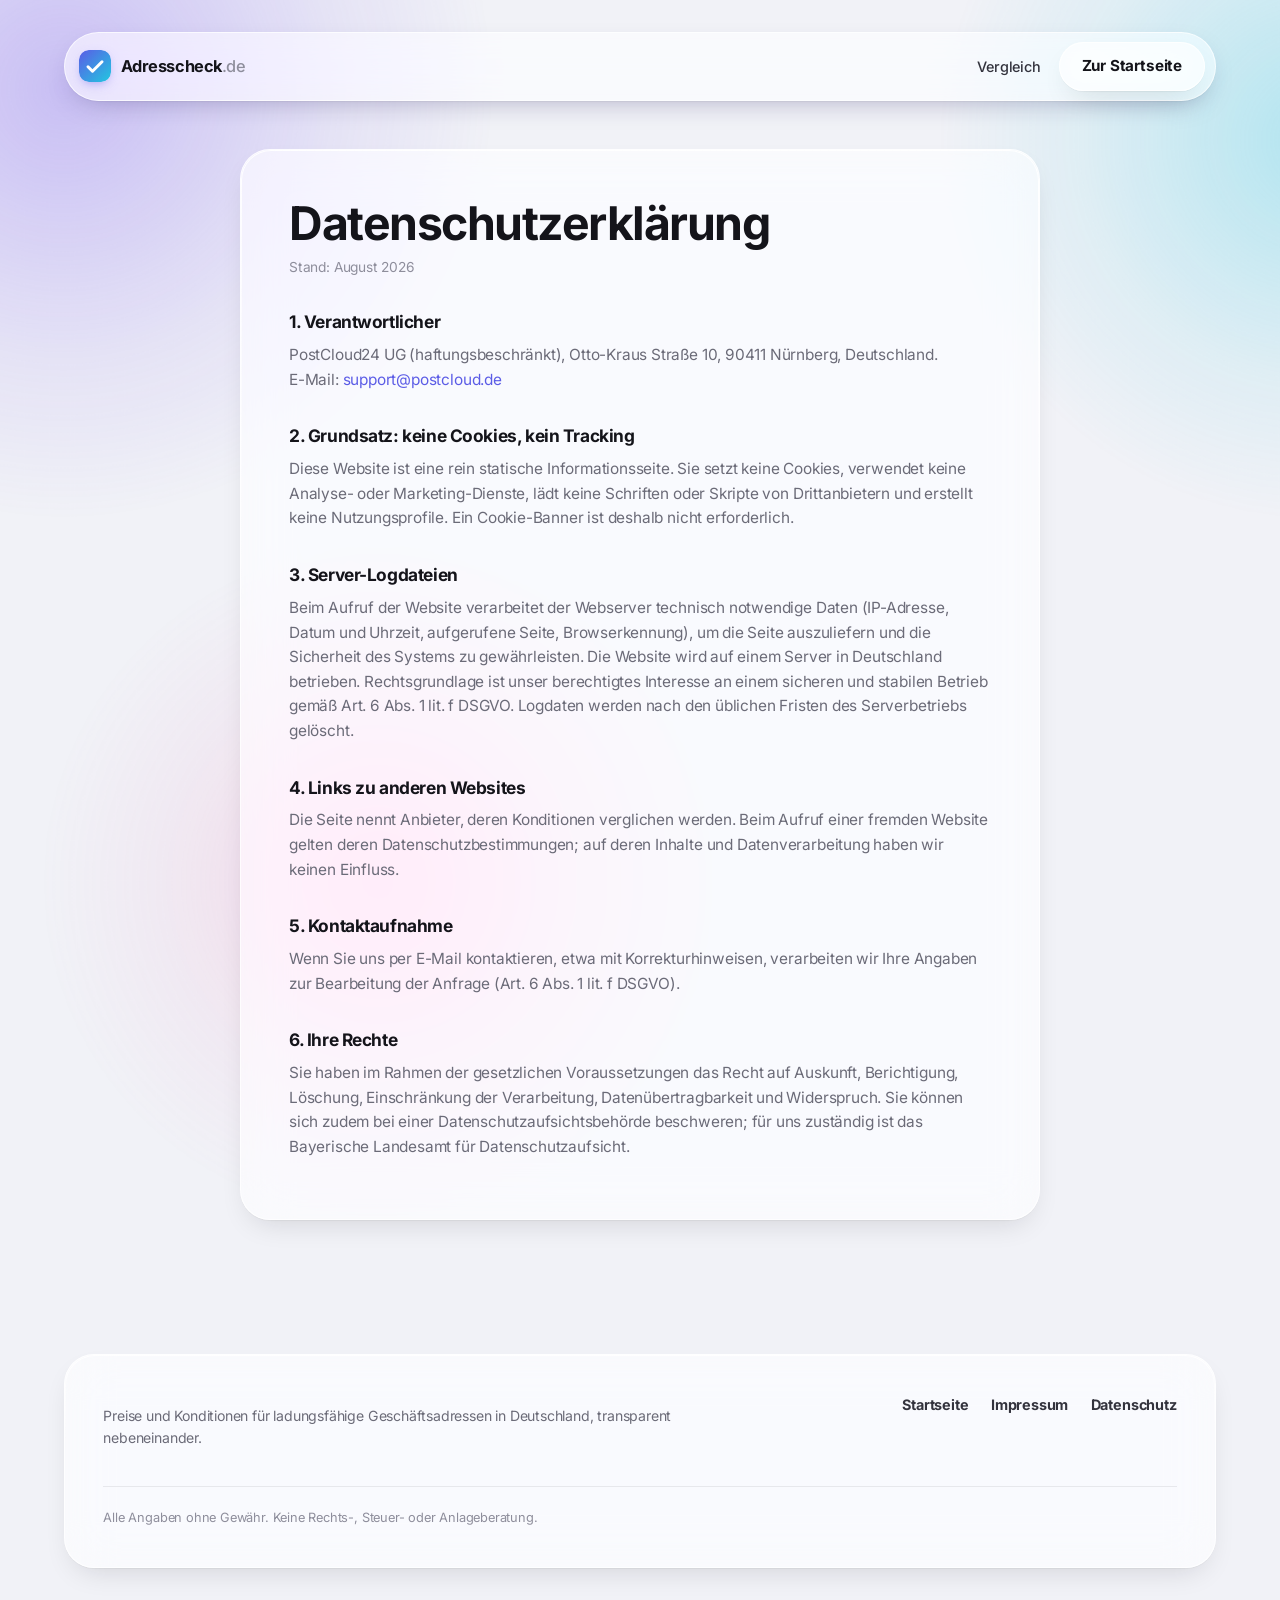
==== commit 8ffc86d8: "Neues Branding Adresscheck + Liquid-Glass-Design, eigenes Angebot entfernt Eigenstaendige Marke (Wor" ====
--- a/datenschutz.html
+++ b/datenschutz.html
@@ -3,58 +3,81 @@
 <head>
   <meta charset="utf-8">
   <meta name="viewport" content="width=device-width, initial-scale=1">
-  <title>Datenschutzerklärung | geschaeftsadressen-vergleich.de</title>
-  <meta name="description" content="Datenschutzerklärung von geschaeftsadressen-vergleich.de.">
+  <title>Datenschutzerklärung — Adresscheck</title>
+  <meta name="description" content="Datenschutzerklärung von Adresscheck (geschaeftsadressen-vergleich.de). Keine Cookies, kein Tracking.">
   <link rel="canonical" href="https://geschaeftsadressen-vergleich.de/datenschutz.html">
   <meta name="robots" content="noindex,follow">
+  <meta name="theme-color" content="#f1f2f7">
   <script>document.documentElement.classList.add("js");</script>
   <link rel="stylesheet" href="style.css">
-  <link rel="icon" href="data:image/svg+xml,%3Csvg xmlns='http://www.w3.org/2000/svg' viewBox='0 0 100 100'%3E%3Crect width='100' height='100' rx='18' fill='%230b6b57'/%3E%3Ctext x='50' y='68' font-size='52' font-family='Arial' font-weight='bold' text-anchor='middle' fill='white'%3EGV%3C/text%3E%3C/svg%3E">
+  <link rel="icon" href="data:image/svg+xml,%3Csvg xmlns='http://www.w3.org/2000/svg' viewBox='0 0 64 64'%3E%3Cdefs%3E%3ClinearGradient id='g' x1='0' y1='0' x2='1' y2='1'%3E%3Cstop offset='0' stop-color='%235b5ce6'/%3E%3Cstop offset='1' stop-color='%2322c7e0'/%3E%3C/linearGradient%3E%3C/defs%3E%3Crect width='64' height='64' rx='18' fill='url(%23g)'/%3E%3Cpath d='M18 33.5l9 9 19-19' stroke='white' stroke-width='6' stroke-linecap='round' stroke-linejoin='round' fill='none'/%3E%3C/svg%3E">
 </head>
-<body class="light-head">
-  <header class="site-head is-scrolled" id="siteHead">
+<body>
+  <div class="mesh" aria-hidden="true"><span class="m1"></span><span class="m2"></span><span class="m3"></span></div>
+
+  <header class="site-head" id="siteHead">
     <div class="wrap">
-      <a class="brand" href="index.html"><span class="brand-mark">GV</span>geschaeftsadressen-vergleich.de</a>
-      <a class="head-cta" href="index.html#vergleich">Zum Vergleich</a>
+      <div class="head-pill">
+        <a class="brand" href="index.html" aria-label="Adresscheck, zur Startseite">
+          <svg class="brand-mark" viewBox="0 0 64 64" aria-hidden="true">
+            <defs><linearGradient id="bm" x1="0" y1="0" x2="1" y2="1"><stop offset="0" stop-color="#5b5ce6"/><stop offset="1" stop-color="#22c7e0"/></linearGradient></defs>
+            <rect width="64" height="64" rx="18" fill="url(#bm)"/>
+            <path d="M18 33.5l9 9 19-19" stroke="white" stroke-width="6" stroke-linecap="round" stroke-linejoin="round" fill="none"/>
+          </svg>
+          <span class="brand-name">Adresscheck<span class="tld">.de</span></span>
+        </a>
+        <nav class="head-nav">
+          <a class="head-link" href="index.html#vergleich">Vergleich</a>
+          <a class="btn btn-glass" href="index.html">Zur Startseite</a>
+        </nav>
+      </div>
     </div>
   </header>
 
   <main class="legal">
     <div class="wrap-narrow">
-      <h1>Datenschutzerklärung</h1>
-      <p class="hinweis">Stand: August 2026</p>
+      <div class="legal-card glass" data-reveal>
+        <h1>Datenschutzerklärung</h1>
+        <p class="stand">Stand: August 2026</p>
 
-      <h2>1. Verantwortlicher</h2>
-      <p>PostCloud24 UG (haftungsbeschränkt), Otto-Kraus Straße 10, 90411 Nürnberg, Deutschland.<br>
-      E-Mail: <a href="mailto:support@postcloud.de">support@postcloud.de</a></p>
+        <h2>1. Verantwortlicher</h2>
+        <p>PostCloud24 UG (haftungsbeschränkt), Otto-Kraus Straße 10, 90411 Nürnberg, Deutschland.<br>
+        E-Mail: <a href="mailto:support@postcloud.de">support@postcloud.de</a></p>
 
-      <h2>2. Grundsatz: keine Cookies, kein Tracking</h2>
-      <p>Diese Website ist eine rein statische Informationsseite. Sie setzt keine Cookies, verwendet keine Analyse- oder Marketing-Dienste, lädt keine Schriften oder Skripte von Drittanbietern und erstellt keine Nutzungsprofile. Ein Cookie-Banner ist deshalb nicht erforderlich.</p>
+        <h2>2. Grundsatz: keine Cookies, kein Tracking</h2>
+        <p>Diese Website ist eine rein statische Informationsseite. Sie setzt keine Cookies, verwendet keine Analyse- oder Marketing-Dienste, lädt keine Schriften oder Skripte von Drittanbietern und erstellt keine Nutzungsprofile. Ein Cookie-Banner ist deshalb nicht erforderlich.</p>
 
-      <h2>3. Server-Logdateien</h2>
-      <p>Beim Aufruf der Website verarbeitet der Webserver technisch notwendige Daten (IP-Adresse, Datum und Uhrzeit, aufgerufene Seite, Browserkennung), um die Seite auszuliefern und die Sicherheit des Systems zu gewährleisten. Die Website wird auf einem Server in Deutschland betrieben. Rechtsgrundlage ist unser berechtigtes Interesse an einem sicheren und stabilen Betrieb gemäß Art. 6 Abs. 1 lit. f DSGVO. Logdaten werden nach den üblichen Fristen des Serverbetriebs gelöscht.</p>
+        <h2>3. Server-Logdateien</h2>
+        <p>Beim Aufruf der Website verarbeitet der Webserver technisch notwendige Daten (IP-Adresse, Datum und Uhrzeit, aufgerufene Seite, Browserkennung), um die Seite auszuliefern und die Sicherheit des Systems zu gewährleisten. Die Website wird auf einem Server in Deutschland betrieben. Rechtsgrundlage ist unser berechtigtes Interesse an einem sicheren und stabilen Betrieb gemäß Art. 6 Abs. 1 lit. f DSGVO. Logdaten werden nach den üblichen Fristen des Serverbetriebs gelöscht.</p>
 
-      <h2>4. Links zu anderen Websites</h2>
-      <p>Die Seite verlinkt auf Websites von Anbietern, deren Konditionen verglichen werden, sowie auf das eigene Angebot postcloud.de. Beim Klick auf einen Link gelten die Datenschutzbestimmungen der jeweils aufgerufenen Website. Links auf postcloud.de können Kampagnenparameter (UTM) enthalten, die erst dort nach Maßgabe der dortigen Datenschutzerklärung verarbeitet werden.</p>
+        <h2>4. Links zu anderen Websites</h2>
+        <p>Die Seite nennt Anbieter, deren Konditionen verglichen werden. Beim Aufruf einer fremden Website gelten deren Datenschutzbestimmungen; auf deren Inhalte und Datenverarbeitung haben wir keinen Einfluss.</p>
 
-      <h2>5. Kontaktaufnahme</h2>
-      <p>Wenn Sie uns per E-Mail kontaktieren, etwa mit Korrekturhinweisen, verarbeiten wir Ihre Angaben zur Bearbeitung der Anfrage (Art. 6 Abs. 1 lit. f DSGVO).</p>
+        <h2>5. Kontaktaufnahme</h2>
+        <p>Wenn Sie uns per E-Mail kontaktieren, etwa mit Korrekturhinweisen, verarbeiten wir Ihre Angaben zur Bearbeitung der Anfrage (Art. 6 Abs. 1 lit. f DSGVO).</p>
 
-      <h2>6. Ihre Rechte</h2>
-      <p>Sie haben im Rahmen der gesetzlichen Voraussetzungen das Recht auf Auskunft, Berichtigung, Löschung, Einschränkung der Verarbeitung, Datenübertragbarkeit und Widerspruch. Sie können sich zudem bei einer Datenschutzaufsichtsbehörde beschweren; für uns zuständig ist das Bayerische Landesamt für Datenschutzaufsicht.</p>
+        <h2>6. Ihre Rechte</h2>
+        <p>Sie haben im Rahmen der gesetzlichen Voraussetzungen das Recht auf Auskunft, Berichtigung, Löschung, Einschränkung der Verarbeitung, Datenübertragbarkeit und Widerspruch. Sie können sich zudem bei einer Datenschutzaufsichtsbehörde beschweren; für uns zuständig ist das Bayerische Landesamt für Datenschutzaufsicht.</p>
+      </div>
     </div>
   </main>
 
   <footer class="site">
     <div class="wrap">
-      <p><strong>geschaeftsadressen-vergleich.de</strong> ist ein Angebot der PostCloud24 UG (haftungsbeschränkt), Otto-Kraus Straße 10, 90411 Nürnberg.</p>
-      <nav>
-        <a href="impressum.html">Impressum</a>
-        <a href="datenschutz.html">Datenschutz</a>
-        <a href="https://www.postcloud.de" rel="noopener">postcloud.de</a>
-      </nav>
+      <div class="foot-card glass">
+        <div class="foot-top">
+          <p>Preise und Konditionen für ladungsfähige Geschäftsadressen in Deutschland, transparent nebeneinander.</p>
+          <nav>
+            <a href="index.html">Startseite</a>
+            <a href="impressum.html">Impressum</a>
+            <a href="datenschutz.html">Datenschutz</a>
+          </nav>
+        </div>
+        <div class="foot-legal">Alle Angaben ohne Gewähr. Keine Rechts-, Steuer- oder Anlageberatung.</div>
+      </div>
     </div>
   </footer>
+
   <script src="main.js" defer></script>
 </body>
 </html>
--- a/style.css
+++ b/style.css
@@ -1,9 +1,10 @@
-/* geschaeftsadressen-vergleich.de — Redesign 2026.
-   Editorial-Anspruch: dunkler Hero mit lebendigem Licht, helle Praezisions-
-   Sektionen, Scroll-Reveals. Fonts lokal gebundelt (kein CDN, DSGVO),
-   Motion respektiert prefers-reduced-motion. */
-
-/* ---------- Fonts (lokal, kein Google-CDN) ---------- */
+/* ============================================================
+   Adresscheck — Liquid-Glass-Design
+   Helle Mesh-Flaeche, schwebende Glasflaechen, weiche Federungen.
+   Fonts: System (SF Pro auf Apple) mit lokal gebundeltem Inter als
+   Fallback — kein Font-CDN, kein Tracking, kein Consent noetig.
+   ============================================================ */
+
 @font-face {
   font-family: "Inter";
   font-style: normal;
@@ -37,486 +38,414 @@
   unicode-range: U+0000-00FF, U+2013, U+2019, U+201E, U+201C, U+20AC;
 }
 
-/* ---------- Tokens ---------- */
 :root {
-  --ink: #0e1f1a;
-  --ink-deep: #071613;
-  --ink-2: #0b2420;
-  --paper: #f4f7f5;
-  --card: #ffffff;
-  --muted: #5c6f68;
-  --line: #e0e8e3;
-  --accent: #0e9f6e;
-  --accent-dark: #0b7a55;
-  --accent-ink: #063b2b;
-  --glow-a: #34d399;
-  --glow-b: #a7f3d0;
-  --own: #b45309;
-  --own-soft: #fef3c7;
-  --own-line: #f5d78e;
-  --dark-text: #e9f4ef;
-  --dark-muted: #9db4ac;
-  --dark-line: rgba(233, 244, 239, 0.14);
-  --radius: 18px;
-  --shadow-sm: 0 1px 2px rgba(14, 31, 26, 0.05), 0 4px 14px rgba(14, 31, 26, 0.06);
-  --shadow-lg: 0 2px 6px rgba(14, 31, 26, 0.06), 0 24px 60px -20px rgba(14, 31, 26, 0.22);
-  --ease-out: cubic-bezier(0.22, 1, 0.36, 1);
-}
-
-/* ---------- Basis ---------- */
+  --ink: #14141a;
+  --ink-2: #33333d;
+  --muted: #6b6b78;
+  --muted-2: #8e8e9c;
+  --canvas: #f1f2f7;
+  --line: rgba(20, 20, 26, 0.08);
+  --line-strong: rgba(20, 20, 26, 0.14);
+
+  --brand: #5b5ce6;
+  --brand-2: #7b5cf0;
+  --cyan: #22c7e0;
+  --pink: #f472b6;
+  --good: #10b981;
+
+  /* Glas */
+  --glass: rgba(255, 255, 255, 0.62);
+  --glass-strong: rgba(255, 255, 255, 0.8);
+  --glass-line: rgba(255, 255, 255, 0.75);
+  --glass-blur: saturate(180%) blur(24px);
+
+  --r-lg: 30px;
+  --r-md: 22px;
+  --r-sm: 14px;
+
+  --shadow-glass: 0 1px 1px rgba(20, 20, 26, 0.04), 0 12px 30px -12px rgba(20, 20, 26, 0.16);
+  --shadow-float: 0 2px 4px rgba(20, 20, 26, 0.05), 0 28px 60px -24px rgba(30, 25, 90, 0.35);
+
+  /* Apple-typische Feder */
+  --spring: cubic-bezier(0.32, 0.72, 0, 1);
+
+  --font: -apple-system, BlinkMacSystemFont, "SF Pro Display", "SF Pro Text",
+    "Segoe UI Variable Display", "Segoe UI", Inter, Roboto, sans-serif;
+}
+
 * { box-sizing: border-box; }
-html { scroll-behavior: smooth; }
+html { scroll-behavior: smooth; scroll-padding-top: 6.5rem; }
+
 body {
   margin: 0;
-  background: var(--paper);
+  background: var(--canvas);
   color: var(--ink);
-  font-family: "Inter", -apple-system, "Segoe UI", Roboto, Arial, sans-serif;
-  font-size: 16.5px;
-  line-height: 1.65;
+  font-family: var(--font);
+  font-size: 17px;
+  line-height: 1.6;
+  letter-spacing: -0.011em;
   -webkit-font-smoothing: antialiased;
-}
-.wrap { max-width: 72rem; margin: 0 auto; padding: 0 clamp(1.1rem, 4vw, 2rem); }
-.wrap-narrow { max-width: 50rem; margin: 0 auto; padding: 0 clamp(1.1rem, 4vw, 2rem); }
-a { color: var(--accent-dark); text-decoration: none; }
-a:hover { color: var(--accent-ink); }
+  text-rendering: optimizeLegibility;
+  overflow-x: hidden;
+}
+
+/* ---------- Mesh-Hintergrund (fix, ohne filter:blur) ---------- */
+.mesh {
+  position: fixed;
+  inset: -20%;
+  z-index: -2;
+  pointer-events: none;
+}
+.mesh span {
+  position: absolute;
+  display: block;
+  border-radius: 50%;
+  will-change: transform;
+}
+.mesh .m1 {
+  width: 70vw; height: 70vw;
+  top: -14vw; left: -10vw;
+  background: radial-gradient(circle at 50% 50%, rgba(123, 92, 240, 0.34), rgba(123, 92, 240, 0.1) 42%, transparent 68%);
+  animation: float1 34s var(--spring) infinite alternate;
+}
+.mesh .m2 {
+  width: 62vw; height: 62vw;
+  top: -6vw; right: -14vw;
+  background: radial-gradient(circle at 50% 50%, rgba(34, 199, 224, 0.3), rgba(34, 199, 224, 0.08) 44%, transparent 68%);
+  animation: float2 40s var(--spring) infinite alternate;
+}
+.mesh .m3 {
+  width: 55vw; height: 55vw;
+  bottom: -12vw; left: 22vw;
+  background: radial-gradient(circle at 50% 50%, rgba(244, 114, 182, 0.24), rgba(244, 114, 182, 0.06) 44%, transparent 68%);
+  animation: float3 46s var(--spring) infinite alternate;
+}
+@keyframes float1 { from { transform: none; } to { transform: translate3d(6vw, 5vw, 0) scale(1.12); } }
+@keyframes float2 { from { transform: none; } to { transform: translate3d(-7vw, 7vw, 0) scale(1.16); } }
+@keyframes float3 { from { transform: none; } to { transform: translate3d(5vw, -5vw, 0) scale(1.1); } }
+
+/* ---------- Layout ---------- */
+.wrap { width: min(72rem, 100% - clamp(1.6rem, 6vw, 5rem)); margin-inline: auto; }
+.wrap-narrow { width: min(50rem, 100% - clamp(1.6rem, 6vw, 5rem)); margin-inline: auto; }
+section { padding: clamp(3.2rem, 8vw, 6rem) 0; }
+
+a { color: var(--brand); text-decoration: none; }
+a:hover { color: var(--brand-2); }
 a:focus-visible, button:focus-visible, summary:focus-visible {
-  outline: 3px solid var(--accent);
+  outline: 2.5px solid var(--brand);
   outline-offset: 3px;
-  border-radius: 4px;
-}
-h1, h2, h3 { line-height: 1.12; letter-spacing: -0.022em; text-wrap: balance; margin: 0; }
-p { margin: 0.75rem 0; }
+  border-radius: 8px;
+}
+h1, h2, h3 { margin: 0; line-height: 1.08; letter-spacing: -0.032em; text-wrap: balance; font-weight: 700; }
+p { margin: 0.7rem 0; }
+
+.grad-text {
+  background: linear-gradient(102deg, var(--brand) 8%, var(--brand-2) 45%, var(--cyan) 96%);
+  -webkit-background-clip: text;
+  background-clip: text;
+  color: transparent;
+}
 
 .eyebrow {
   display: inline-flex;
   align-items: center;
   gap: 0.5rem;
-  font-size: 0.72rem;
-  font-weight: 700;
-  letter-spacing: 0.16em;
-  text-transform: uppercase;
-}
-.eyebrow::before {
+  font-size: 0.76rem;
+  font-weight: 600;
+  letter-spacing: 0.02em;
+  color: var(--brand);
+  background: rgba(91, 92, 230, 0.09);
+  border: 1px solid rgba(91, 92, 230, 0.16);
+  border-radius: 999px;
+  padding: 0.34rem 0.85rem;
+}
+.eyebrow .dot { width: 6px; height: 6px; border-radius: 50%; background: currentColor; }
+
+/* ---------- Glas-Grundform ---------- */
+.glass {
+  background: var(--glass);
+  -webkit-backdrop-filter: var(--glass-blur);
+  backdrop-filter: var(--glass-blur);
+  border: 1px solid var(--glass-line);
+  border-radius: var(--r-lg);
+  box-shadow: var(--shadow-glass);
+  position: relative;
+}
+/* Spekular-Kante oben — der typische Liquid-Glass-Lichtsaum */
+.glass::before {
   content: "";
-  width: 1.6rem;
-  height: 2px;
-  border-radius: 2px;
-  background: currentColor;
-  opacity: 0.55;
-}
-
-/* ---------- Scroll-Reveals ----------
-   Der versteckte Startzustand gilt NUR, wenn JS laeuft (html.js), damit die
-   Seite ohne JavaScript vollstaendig sichtbar bleibt. */
+  position: absolute;
+  inset: 0;
+  border-radius: inherit;
+  padding: 1px;
+  background: linear-gradient(180deg, rgba(255, 255, 255, 0.95), rgba(255, 255, 255, 0) 42%);
+  -webkit-mask: linear-gradient(#000 0 0) content-box, linear-gradient(#000 0 0);
+  -webkit-mask-composite: xor;
+  mask: linear-gradient(#000 0 0) content-box, linear-gradient(#000 0 0);
+  mask-composite: exclude;
+  pointer-events: none;
+}
+
+/* ---------- Reveals ---------- */
 html.js [data-reveal] {
   opacity: 0;
-  transform: translateY(26px);
-  transition: opacity 0.7s var(--ease-out), transform 0.7s var(--ease-out);
+  transform: translateY(22px) scale(0.985);
+  transition: opacity 0.85s var(--spring), transform 0.85s var(--spring);
   transition-delay: var(--delay, 0ms);
 }
 html.js [data-reveal].is-visible { opacity: 1; transform: none; }
 @media (prefers-reduced-motion: reduce) {
   html { scroll-behavior: auto; }
   html.js [data-reveal] { opacity: 1; transform: none; transition: none; }
-  *, *::before, *::after { animation-duration: 0.01ms !important; animation-iteration-count: 1 !important; }
-}
-
-/* ---------- Header ---------- */
+  *, *::before, *::after { animation: none !important; }
+}
+
+/* ---------- Header: schwebende Glas-Pille ---------- */
 .site-head {
   position: sticky;
-  top: 0;
-  z-index: 50;
-  background: rgba(7, 22, 19, 0.35);
-  backdrop-filter: blur(14px);
-  -webkit-backdrop-filter: blur(14px);
-  border-bottom: 1px solid transparent;
-  transition: background 0.35s ease, border-color 0.35s ease, box-shadow 0.35s ease;
-}
-.site-head.is-scrolled {
-  background: rgba(255, 255, 255, 0.86);
-  border-color: var(--line);
-  box-shadow: 0 6px 24px -18px rgba(14, 31, 26, 0.35);
-}
-.site-head .wrap {
+  top: clamp(0.6rem, 1.4vw, 1rem);
+  z-index: 100;
+  padding-top: clamp(0.6rem, 1.4vw, 1rem);
+}
+.head-pill {
   display: flex;
   align-items: center;
   justify-content: space-between;
   gap: 1rem;
-  padding-top: 0.85rem;
-  padding-bottom: 0.85rem;
-}
-.brand {
+  padding: 0.55rem 0.65rem 0.55rem 0.85rem;
+  border-radius: 999px;
+  background: rgba(255, 255, 255, 0.58);
+  -webkit-backdrop-filter: saturate(180%) blur(20px);
+  backdrop-filter: saturate(180%) blur(20px);
+  border: 1px solid rgba(255, 255, 255, 0.7);
+  box-shadow: 0 1px 1px rgba(20, 20, 26, 0.04), 0 10px 30px -14px rgba(30, 25, 90, 0.4);
+  transition: background 0.5s var(--spring), box-shadow 0.5s var(--spring), transform 0.5s var(--spring);
+}
+.site-head.is-scrolled .head-pill {
+  background: rgba(255, 255, 255, 0.78);
+  box-shadow: 0 1px 1px rgba(20, 20, 26, 0.05), 0 16px 40px -18px rgba(30, 25, 90, 0.5);
+}
+.brand { display: inline-flex; align-items: center; gap: 0.62rem; color: var(--ink); }
+.brand:hover { color: var(--ink); }
+.brand-mark { width: 32px; height: 32px; border-radius: 10px; display: block; flex: none; box-shadow: 0 4px 12px -4px rgba(91, 92, 230, 0.6); }
+.brand-name { font-weight: 700; font-size: 1.02rem; letter-spacing: -0.026em; }
+.brand-name .tld { color: var(--muted-2); font-weight: 500; }
+.head-nav { display: flex; align-items: center; gap: 0.3rem; }
+.head-link {
+  font-size: 0.9rem;
+  font-weight: 500;
+  color: var(--ink-2);
+  padding: 0.5rem 0.85rem;
+  border-radius: 999px;
+  transition: background 0.3s var(--spring), color 0.3s var(--spring);
+}
+.head-link:hover { background: rgba(20, 20, 26, 0.05); color: var(--ink); }
+@media (max-width: 720px) {
+  .head-link { display: none; }
+  .head-pill .btn { white-space: nowrap; font-size: 0.88rem; padding: 0.6rem 1.05rem; }
+  .brand-name { font-size: 0.95rem; }
+}
+@media (max-width: 380px) { .brand-name .tld { display: none; } }
+
+/* ---------- Buttons ---------- */
+.btn {
   display: inline-flex;
   align-items: center;
-  gap: 0.6rem;
-  font-weight: 800;
-  letter-spacing: -0.01em;
-  font-size: 1.02rem;
-  color: var(--dark-text);
-  transition: color 0.35s ease;
-}
-.brand:hover { color: #ffffff; }
-.site-head.is-scrolled .brand { color: var(--ink); }
-.site-head.is-scrolled .brand:hover { color: var(--accent-ink); }
-.brand-mark {
-  width: 2rem;
-  height: 2rem;
-  border-radius: 9px;
+  gap: 0.5rem;
+  font-family: inherit;
+  font-size: 0.95rem;
+  font-weight: 600;
+  letter-spacing: -0.012em;
+  border-radius: 999px;
+  padding: 0.72rem 1.35rem;
+  border: 1px solid transparent;
+  position: relative;
+  overflow: hidden;
+  transition: transform 0.45s var(--spring), box-shadow 0.45s var(--spring), background 0.3s ease;
+  cursor: pointer;
+}
+.btn-solid {
+  background: linear-gradient(135deg, var(--brand), var(--brand-2) 55%, #6d6bf0);
+  color: #fff;
+  box-shadow: 0 1px 1px rgba(255, 255, 255, 0.4) inset, 0 10px 26px -10px rgba(91, 92, 230, 0.85);
+}
+.btn-solid:hover { color: #fff; transform: translateY(-2px) scale(1.015); box-shadow: 0 1px 1px rgba(255,255,255,0.5) inset, 0 16px 34px -10px rgba(91, 92, 230, 0.95); }
+.btn-solid::after { /* Specular-Sweep */
+  content: "";
+  position: absolute;
+  top: 0; left: -60%;
+  width: 40%; height: 100%;
+  background: linear-gradient(100deg, transparent, rgba(255, 255, 255, 0.45), transparent);
+  transform: skewX(-18deg);
+  transition: left 0.75s var(--spring);
+}
+.btn-solid:hover::after { left: 120%; }
+.btn-glass {
+  background: rgba(255, 255, 255, 0.55);
+  -webkit-backdrop-filter: saturate(180%) blur(18px);
+  backdrop-filter: saturate(180%) blur(18px);
+  border-color: rgba(255, 255, 255, 0.8);
+  color: var(--ink);
+  box-shadow: var(--shadow-glass);
+}
+.btn-glass:hover { color: var(--ink); transform: translateY(-2px); background: rgba(255, 255, 255, 0.72); }
+.btn .arrow { transition: transform 0.45s var(--spring); }
+.btn:hover .arrow { transform: translateX(4px); }
+
+/* ---------- Hero ---------- */
+.hero { padding: clamp(4.5rem, 11vw, 7.5rem) 0 clamp(2.6rem, 6vw, 4rem); text-align: center; }
+.hero h1 {
+  font-size: clamp(2.5rem, 6.6vw, 4.7rem);
+  font-weight: 700;
+  margin: 1.35rem auto 0;
+  max-width: 15ch;
+}
+.hero .lede {
+  margin: 1.4rem auto 0;
+  max-width: 40rem;
+  font-size: clamp(1.03rem, 1.5vw, 1.2rem);
+  color: var(--muted);
+  letter-spacing: -0.014em;
+}
+.hero-actions { margin-top: 2.2rem; display: flex; flex-wrap: wrap; gap: 0.7rem; justify-content: center; }
+
+.stat-row {
+  margin-top: 3.2rem;
   display: grid;
-  place-items: center;
-  background: linear-gradient(135deg, var(--accent), #063f2e);
-  color: #ffffff;
-  font-size: 0.72rem;
-  font-weight: 800;
-  letter-spacing: 0.02em;
-  box-shadow: 0 4px 14px -4px rgba(14, 159, 110, 0.55);
-}
-.head-cta {
-  display: inline-flex;
-  align-items: center;
-  gap: 0.45rem;
-  font-size: 0.86rem;
+  grid-template-columns: repeat(3, 1fr);
+  gap: 0.85rem;
+}
+@media (max-width: 640px) { .stat-row { grid-template-columns: 1fr; } }
+.stat {
+  border-radius: var(--r-md);
+  padding: 1.15rem 1.2rem;
+  text-align: left;
+}
+.stat .num {
+  display: block;
+  font-size: 1.75rem;
   font-weight: 700;
-  color: #ffffff;
-  background: rgba(255, 255, 255, 0.1);
-  border: 1px solid rgba(255, 255, 255, 0.22);
-  border-radius: 999px;
-  padding: 0.5rem 1.05rem;
-  transition: background 0.25s ease, border-color 0.25s ease, color 0.25s ease, transform 0.25s var(--ease-out);
-}
-.head-cta:hover { background: rgba(255, 255, 255, 0.2); color: #ffffff; transform: translateY(-1px); }
-.site-head.is-scrolled .head-cta {
-  color: #ffffff;
-  background: var(--accent-dark);
-  border-color: var(--accent-dark);
-}
-.site-head.is-scrolled .head-cta:hover { background: var(--accent-ink); }
-
-/* ---------- Hero ---------- */
-.hero {
-  position: relative;
-  margin-top: -3.7rem; /* Header ueberlappt den dunklen Hero */
-  padding: clamp(7rem, 16vh, 10.5rem) 0 clamp(4.5rem, 9vh, 6.5rem);
-  background: radial-gradient(120% 90% at 15% 0%, #10352c 0%, var(--ink-deep) 55%),
-    var(--ink-deep);
-  color: var(--dark-text);
-  overflow: hidden;
-  isolation: isolate;
-}
-/* Weiche Lichtflecken ohne filter:blur - grosse geblurte Layer brechen das
-   Compositing (Screenshots/Low-End-GPUs); der weiche Verlauf kommt direkt
-   aus dem Radial-Gradient. */
-.hero-blob {
-  position: absolute;
-  border-radius: 50%;
-  z-index: -1;
-  pointer-events: none;
-}
-.hero-blob.a {
-  width: 46rem;
-  height: 46rem;
-  top: -18rem;
-  right: -12rem;
-  background: radial-gradient(circle, rgba(52, 211, 153, 0.34) 0%, rgba(52, 211, 153, 0.12) 38%, transparent 68%);
-  animation: drift-a 26s ease-in-out infinite alternate;
-}
-.hero-blob.b {
-  width: 38rem;
-  height: 38rem;
-  bottom: -18rem;
-  left: -10rem;
-  background: radial-gradient(circle, rgba(16, 130, 96, 0.3) 0%, rgba(16, 130, 96, 0.1) 40%, transparent 68%);
-  animation: drift-b 32s ease-in-out infinite alternate;
-}
-@keyframes drift-a {
-  from { transform: translate(0, 0) scale(1); }
-  to { transform: translate(-5rem, 3.5rem) scale(1.15); }
-}
-@keyframes drift-b {
-  from { transform: translate(0, 0) scale(1); }
-  to { transform: translate(4rem, -3rem) scale(1.12); }
-}
-.hero .eyebrow { color: var(--glow-a); }
-.hero h1 {
-  margin: 1.1rem 0 1.2rem;
-  font-size: clamp(2.3rem, 5.6vw, 4rem);
-  font-weight: 800;
-  max-width: 17ch;
-}
-.hero h1 .grad {
-  background: linear-gradient(92deg, var(--glow-a), var(--glow-b));
-  -webkit-background-clip: text;
-  background-clip: text;
-  color: transparent;
-}
-.hero .lede {
-  max-width: 46rem;
-  font-size: clamp(1.02rem, 1.6vw, 1.16rem);
-  color: var(--dark-muted);
-  margin: 0;
-}
-.hero-stats {
-  display: flex;
-  flex-wrap: wrap;
-  gap: 0.7rem;
-  margin-top: 2.1rem;
-}
-.stat-pill {
-  display: inline-flex;
-  align-items: baseline;
-  gap: 0.5rem;
-  border: 1px solid var(--dark-line);
-  background: rgba(255, 255, 255, 0.05);
-  border-radius: 999px;
-  padding: 0.55rem 1.05rem;
-  font-size: 0.86rem;
-  color: var(--dark-muted);
-}
-.stat-pill strong {
-  color: var(--dark-text);
-  font-weight: 800;
-  font-size: 1.02rem;
+  letter-spacing: -0.04em;
   font-variant-numeric: tabular-nums;
-}
-.hero-actions { margin-top: 2.3rem; display: flex; flex-wrap: wrap; gap: 0.9rem; align-items: center; }
-.btn-primary {
-  display: inline-flex;
-  align-items: center;
-  gap: 0.55rem;
-  background: linear-gradient(135deg, var(--accent), var(--accent-dark));
-  color: #ffffff;
-  font-weight: 700;
-  font-size: 0.98rem;
-  border-radius: 14px;
-  padding: 0.9rem 1.5rem;
-  box-shadow: 0 12px 30px -10px rgba(14, 159, 110, 0.55);
-  transition: transform 0.25s var(--ease-out), box-shadow 0.25s ease;
-}
-.btn-primary:hover { color: #ffffff; transform: translateY(-2px); box-shadow: 0 18px 38px -10px rgba(14, 159, 110, 0.65); }
-.btn-primary .arrow { transition: transform 0.25s var(--ease-out); }
-.btn-primary:hover .arrow { transform: translateX(4px); }
-.btn-ghost {
-  color: var(--dark-text);
-  font-weight: 600;
-  font-size: 0.94rem;
-  border-bottom: 1px solid var(--dark-line);
-  padding-bottom: 2px;
-}
-.btn-ghost:hover { color: #ffffff; border-color: var(--glow-a); }
-
-/* ---------- Sektionen ---------- */
-section { padding: clamp(3.4rem, 8vh, 5.5rem) 0; }
-.section-head { max-width: 46rem; margin-bottom: 2.2rem; }
-.section-head .eyebrow { color: var(--accent-dark); }
-.section-head h2 { font-size: clamp(1.6rem, 3.2vw, 2.2rem); font-weight: 800; margin-top: 0.8rem; }
-.section-head p { color: var(--muted); margin-bottom: 0; }
-
-/* ---------- Transparenz ---------- */
-.transparenz {
-  display: flex;
-  gap: 0.9rem;
-  align-items: flex-start;
-  background: var(--card);
-  border: 1px solid var(--line);
-  border-radius: var(--radius);
-  box-shadow: var(--shadow-sm);
-  padding: 1.15rem 1.35rem;
-  margin-top: -2.4rem;
-  position: relative;
-  z-index: 2;
-  font-size: 0.92rem;
-  color: var(--muted);
-}
-.transparenz .icon { flex: none; margin-top: 0.15rem; color: var(--accent-dark); }
-.transparenz strong { color: var(--ink); }
-
-/* ---------- Empfehlung (eigenes Angebot) ---------- */
-.empfehlung {
-  position: relative;
-  border-radius: calc(var(--radius) + 6px);
-  padding: 1px; /* Gradient-Border-Trick */
-  background: linear-gradient(135deg, rgba(52, 211, 153, 0.75), rgba(7, 22, 19, 0.15) 45%, rgba(180, 83, 9, 0.35));
-}
-.empfehlung-inner {
-  border-radius: calc(var(--radius) + 5px);
-  background:
-    radial-gradient(90% 130% at 100% 0%, rgba(16, 130, 96, 0.35), transparent 55%),
-    linear-gradient(160deg, #0d2b24, var(--ink-deep));
-  color: var(--dark-text);
-  padding: clamp(1.6rem, 4vw, 2.6rem);
-  display: grid;
-  grid-template-columns: 1.15fr 0.85fr;
-  gap: clamp(1.4rem, 4vw, 3rem);
-  align-items: center;
-  overflow: hidden;
-}
-.kennzeichnung {
-  display: inline-flex;
-  align-items: center;
-  gap: 0.45rem;
-  background: var(--own-soft);
-  color: var(--own);
-  border: 1px solid var(--own-line);
-  font-size: 0.7rem;
-  font-weight: 800;
-  letter-spacing: 0.1em;
-  text-transform: uppercase;
-  border-radius: 999px;
-  padding: 0.32rem 0.8rem;
-}
-.empfehlung h2 { font-size: clamp(1.5rem, 3vw, 2.1rem); font-weight: 800; margin: 0.9rem 0 0.4rem; }
-.empfehlung .preis-zeile { color: var(--dark-muted); font-size: 0.98rem; margin: 0 0 1.2rem; }
-.empfehlung .preis-zeile strong { color: var(--glow-a); font-size: 1.35rem; font-weight: 800; font-variant-numeric: tabular-nums; }
-.feature-list { list-style: none; margin: 0; padding: 0; display: grid; gap: 0.65rem; }
-.feature-list li { display: flex; gap: 0.65rem; align-items: flex-start; font-size: 0.95rem; color: var(--dark-text); }
-.feature-list .check { flex: none; margin-top: 0.2rem; color: var(--glow-a); }
-.empfehlung-cta { display: flex; flex-direction: column; gap: 0.8rem; align-items: flex-start; }
-.empfehlung-cta .hint { font-size: 0.8rem; color: var(--dark-muted); margin: 0; }
-
-/* ---------- Vergleichstabelle ---------- */
-.tabelle-card {
-  background: var(--card);
-  border: 1px solid var(--line);
-  border-radius: var(--radius);
-  box-shadow: var(--shadow-lg);
-  overflow: hidden;
-}
-.tablewrap { overflow-x: auto; }
-table { border-collapse: collapse; width: 100%; min-width: 58rem; font-size: 0.9rem; }
+  line-height: 1.1;
+}
+.stat .lab { display: block; margin-top: 0.15rem; font-size: 0.85rem; color: var(--muted); }
+
+/* ---------- Section-Kopf ---------- */
+.section-head { max-width: 44rem; margin-bottom: 2.2rem; }
+.section-head.center { margin-inline: auto; text-align: center; }
+.section-head h2 { font-size: clamp(1.75rem, 3.6vw, 2.6rem); margin-top: 1rem; }
+.section-head p { color: var(--muted); margin-bottom: 0; font-size: 1.02rem; }
+
+/* ---------- Tabelle ---------- */
+.table-card { border-radius: var(--r-lg); overflow: hidden; }
+.tablewrap { overflow-x: auto; border-radius: inherit; }
+table { border-collapse: collapse; width: 100%; min-width: 58rem; font-size: 0.92rem; }
 caption {
   caption-side: bottom;
   text-align: left;
   font-size: 0.78rem;
-  color: var(--muted);
-  padding: 0.9rem 1.4rem 1.1rem;
+  color: var(--muted-2);
+  padding: 1rem 1.6rem 1.25rem;
   border-top: 1px solid var(--line);
+  letter-spacing: -0.006em;
 }
 thead th {
-  position: sticky;
-  top: 0;
-  background: #fbfdfc;
+  text-align: left;
   font-size: 0.7rem;
+  font-weight: 600;
   text-transform: uppercase;
-  letter-spacing: 0.09em;
-  color: var(--muted);
-  font-weight: 700;
-  text-align: left;
-  padding: 0.95rem 1.4rem;
+  letter-spacing: 0.075em;
+  color: var(--muted-2);
+  padding: 1.05rem 1.6rem;
   border-bottom: 1px solid var(--line);
   white-space: nowrap;
-}
-tbody td { padding: 1.05rem 1.4rem; border-bottom: 1px solid var(--line); vertical-align: top; }
-tbody tr { transition: background 0.2s ease; }
-tbody tr:hover { background: #f7fbf9; }
+  background: rgba(255, 255, 255, 0.4);
+}
+tbody td { padding: 1.15rem 1.6rem; border-bottom: 1px solid var(--line); vertical-align: top; color: var(--ink-2); }
+tbody tr { transition: background 0.35s var(--spring); }
+tbody tr:hover { background: rgba(255, 255, 255, 0.55); }
 tbody tr:last-child td { border-bottom: none; }
-td.anbieter { font-weight: 700; white-space: nowrap; }
-td.preis { font-variant-numeric: tabular-nums; white-space: nowrap; font-weight: 800; font-size: 1.02rem; }
-td.preis .einheit { display: block; font-size: 0.72rem; font-weight: 500; color: var(--muted); }
-.ka { color: #9aa8a2; font-style: italic; font-weight: 500; }
-tr.own { background: linear-gradient(90deg, rgba(14, 159, 110, 0.08), rgba(14, 159, 110, 0.02)); }
-tr.own:hover { background: linear-gradient(90deg, rgba(14, 159, 110, 0.12), rgba(14, 159, 110, 0.04)); }
-tr.own td { border-top: 1px solid rgba(14, 159, 110, 0.35); border-bottom: 1px solid rgba(14, 159, 110, 0.35); }
-.own-tag {
+td.anbieter { font-weight: 650; color: var(--ink); white-space: nowrap; font-size: 1rem; letter-spacing: -0.02em; }
+td.preis { white-space: nowrap; }
+td.preis .val { font-size: 1.22rem; font-weight: 700; letter-spacing: -0.035em; font-variant-numeric: tabular-nums; color: var(--ink); display: block; }
+td.preis .unit { display: block; font-size: 0.74rem; color: var(--muted-2); margin-top: 0.1rem; }
+.ka { color: var(--muted-2); font-style: italic; }
+.chip {
   display: inline-block;
-  background: var(--own-soft);
-  color: var(--own);
-  border: 1px solid var(--own-line);
-  font-size: 0.62rem;
-  font-weight: 800;
-  letter-spacing: 0.07em;
-  text-transform: uppercase;
+  font-size: 0.74rem;
+  font-weight: 600;
   border-radius: 999px;
-  padding: 0.14rem 0.55rem;
-  margin-left: 0.5rem;
-  vertical-align: 2px;
-}
-.tag {
-  display: inline-block;
-  font-size: 0.72rem;
-  font-weight: 700;
-  border-radius: 999px;
-  padding: 0.2rem 0.65rem;
-  background: #eef5f1;
-  color: var(--accent-ink);
-  border: 1px solid #d8e8df;
-}
-.hinweis { font-size: 0.82rem; color: var(--muted); }
-
-/* Mobile: Tabelle wird zu Karten */
-@media (max-width: 760px) {
-  table, tbody, tr, td, caption { display: block; }
-  table { min-width: 0; }
+  padding: 0.22rem 0.68rem;
+  background: rgba(16, 185, 129, 0.11);
+  color: #067a55;
+  border: 1px solid rgba(16, 185, 129, 0.2);
+  white-space: nowrap;
+}
+.chip.neutral { background: rgba(20, 20, 26, 0.05); color: var(--muted); border-color: var(--line-strong); }
+
+@media (max-width: 800px) {
+  /* Flex-Spalte statt Tabelle: so bleibt die Quellenangabe unten stehen,
+     obwohl caption-side bei display:block nicht mehr greift. */
+  table { display: flex; flex-direction: column; min-width: 0; }
+  tbody { display: block; order: 1; }
+  caption { display: block; order: 2; }
+  tr, td { display: block; }
   thead { display: none; }
-  tbody tr { border-bottom: 1px solid var(--line); padding: 1.1rem 1.2rem; }
-  tr.own td { border: none; }
-  tbody td { border: none; padding: 0.28rem 0; }
-  td.anbieter { font-size: 1.05rem; padding-bottom: 0.45rem; }
+  tbody tr { padding: 1.25rem 1.35rem; border-bottom: 1px solid var(--line); }
+  tbody td { border: none; padding: 0.3rem 0; }
+  td.anbieter { font-size: 1.15rem; padding-bottom: 0.5rem; }
   tbody td[data-label]:not(.anbieter)::before {
     content: attr(data-label);
     display: block;
-    font-size: 0.68rem;
-    font-weight: 700;
+    font-size: 0.66rem;
+    font-weight: 600;
     text-transform: uppercase;
-    letter-spacing: 0.09em;
-    color: var(--muted);
-    margin-bottom: 0.06rem;
+    letter-spacing: 0.08em;
+    color: var(--muted-2);
+    margin-bottom: 0.1rem;
   }
-  td.preis .einheit { display: inline; margin-left: 0.3rem; }
-}
-
-/* ---------- Karten (andere Zuschnitte / Kriterien) ---------- */
-.cards { display: grid; gap: 1.1rem; grid-template-columns: repeat(auto-fit, minmax(17rem, 1fr)); }
-.karte {
-  background: var(--card);
-  border: 1px solid var(--line);
-  border-radius: var(--radius);
-  box-shadow: var(--shadow-sm);
-  padding: 1.5rem 1.6rem;
-  transition: transform 0.3s var(--ease-out), box-shadow 0.3s ease, border-color 0.3s ease;
-}
-.karte:hover { transform: translateY(-4px); box-shadow: var(--shadow-lg); border-color: #cfe0d7; }
-.karte h3 { font-size: 1.06rem; font-weight: 800; margin-bottom: 0.35rem; }
-.karte .preis { color: var(--accent-dark); font-weight: 800; font-variant-numeric: tabular-nums; }
-.karte p { font-size: 0.92rem; color: var(--muted); margin: 0.45rem 0 0; }
-
-.kriterien-grid { display: grid; gap: 1.1rem; grid-template-columns: repeat(auto-fit, minmax(19rem, 1fr)); counter-reset: kriterium; }
-.kriterium {
-  position: relative;
-  background: var(--card);
-  border: 1px solid var(--line);
-  border-radius: var(--radius);
-  box-shadow: var(--shadow-sm);
-  padding: 1.5rem 1.6rem 1.4rem;
-  transition: transform 0.3s var(--ease-out), box-shadow 0.3s ease;
-}
-.kriterium:hover { transform: translateY(-4px); box-shadow: var(--shadow-lg); }
-.kriterium::before {
-  counter-increment: kriterium;
-  content: counter(kriterium, decimal-leading-zero);
-  display: inline-block;
-  font-size: 0.78rem;
-  font-weight: 800;
-  letter-spacing: 0.06em;
-  color: var(--accent-dark);
-  background: #eaf5f0;
-  border-radius: 8px;
-  padding: 0.25rem 0.55rem;
-  margin-bottom: 0.8rem;
-}
-.kriterium h3 { font-size: 1.02rem; font-weight: 800; }
-.kriterium p { font-size: 0.92rem; color: var(--muted); margin: 0.4rem 0 0; }
+  td.preis .val { display: inline; }
+  td.preis .unit { display: inline; margin-left: 0.35rem; }
+  caption { padding: 1rem 1.35rem 1.2rem; }
+}
+
+.note { font-size: 0.86rem; color: var(--muted); margin-top: 1rem; }
+
+/* ---------- Karten-Raster ---------- */
+.grid { display: grid; gap: 1rem; }
+.grid.two { grid-template-columns: repeat(auto-fit, minmax(19rem, 1fr)); }
+.grid.three { grid-template-columns: repeat(auto-fit, minmax(17.5rem, 1fr)); }
+
+.card {
+  border-radius: var(--r-md);
+  padding: 1.6rem 1.7rem;
+  transition: transform 0.55s var(--spring), box-shadow 0.55s var(--spring), background 0.4s ease;
+}
+.card:hover { transform: translateY(-5px); box-shadow: var(--shadow-float); background: rgba(255, 255, 255, 0.75); }
+.card h3 { font-size: 1.1rem; letter-spacing: -0.026em; }
+.card p { font-size: 0.94rem; color: var(--muted); margin: 0.5rem 0 0; }
+.card .price { font-weight: 700; color: var(--ink); letter-spacing: -0.03em; font-variant-numeric: tabular-nums; }
+
+.card .idx {
+  display: inline-flex;
+  align-items: center;
+  justify-content: center;
+  width: 2.1rem; height: 2.1rem;
+  border-radius: 11px;
+  font-size: 0.82rem;
+  font-weight: 700;
+  font-variant-numeric: tabular-nums;
+  color: #fff;
+  background: linear-gradient(135deg, var(--brand), var(--brand-2));
+  box-shadow: 0 6px 16px -6px rgba(91, 92, 230, 0.8);
+  margin-bottom: 0.95rem;
+}
 
 /* ---------- FAQ ---------- */
-.faq { display: grid; gap: 0.75rem; }
-details {
-  background: var(--card);
-  border: 1px solid var(--line);
-  border-radius: 14px;
-  box-shadow: var(--shadow-sm);
-  overflow: hidden;
-  transition: border-color 0.25s ease;
-}
-details[open] { border-color: #cfe0d7; }
+.faq { display: grid; gap: 0.7rem; }
+details { border-radius: var(--r-md); overflow: hidden; transition: background 0.4s ease; }
+details[open] { background: rgba(255, 255, 255, 0.76); }
 summary {
   cursor: pointer;
   list-style: none;
@@ -524,55 +453,56 @@
   align-items: center;
   justify-content: space-between;
   gap: 1rem;
-  font-weight: 700;
-  font-size: 0.99rem;
-  padding: 1.05rem 1.3rem;
+  font-weight: 600;
+  font-size: 1rem;
+  letter-spacing: -0.02em;
+  padding: 1.15rem 1.45rem;
 }
 summary::-webkit-details-marker { display: none; }
-summary .chev { flex: none; transition: transform 0.35s var(--ease-out); color: var(--accent-dark); }
-details[open] summary .chev { transform: rotate(180deg); }
-.faq-body { display: grid; grid-template-rows: 0fr; transition: grid-template-rows 0.4s var(--ease-out); }
+summary .chev {
+  flex: none;
+  width: 1.65rem; height: 1.65rem;
+  display: grid; place-items: center;
+  border-radius: 50%;
+  background: rgba(91, 92, 230, 0.1);
+  color: var(--brand);
+  transition: transform 0.5s var(--spring), background 0.3s ease;
+}
+details[open] summary .chev { transform: rotate(180deg); background: rgba(91, 92, 230, 0.16); }
+.faq-body { display: grid; grid-template-rows: 0fr; transition: grid-template-rows 0.55s var(--spring); }
 details[open] .faq-body { grid-template-rows: 1fr; }
 .faq-body > div { overflow: hidden; }
-.faq-body p { color: var(--muted); font-size: 0.94rem; margin: 0; padding: 0 1.3rem 1.15rem; }
-
-/* ---------- Methodik ---------- */
-.methodik {
-  border-left: 3px solid var(--accent);
-  background: var(--card);
-  border-radius: 0 var(--radius) var(--radius) 0;
-  padding: 1.2rem 1.5rem;
+.faq-body p { color: var(--muted); font-size: 0.95rem; margin: 0; padding: 0 1.45rem 1.3rem; }
+
+/* ---------- Transparenz / Methodik ---------- */
+.disclosure {
+  display: flex;
+  gap: 0.8rem;
+  align-items: flex-start;
+  border-radius: var(--r-md);
+  padding: 1.05rem 1.3rem;
   font-size: 0.88rem;
   color: var(--muted);
-  box-shadow: var(--shadow-sm);
-}
+  letter-spacing: -0.006em;
+}
+.disclosure svg { flex: none; margin-top: 0.12rem; color: var(--brand); }
+.disclosure strong { color: var(--ink-2); font-weight: 600; }
 
 /* ---------- Footer ---------- */
-footer.site {
-  background: var(--ink-deep);
-  color: var(--dark-muted);
-  font-size: 0.85rem;
-  margin-top: 2rem;
-}
-footer.site .wrap { padding-top: 2.6rem; padding-bottom: 2.8rem; }
-footer.site strong { color: var(--dark-text); }
-footer.site nav { margin-top: 1.1rem; display: flex; flex-wrap: wrap; gap: 1.6rem; }
-footer.site a { color: var(--dark-text); font-weight: 600; }
-footer.site a:hover { color: var(--glow-a); }
+footer.site { margin-top: clamp(2rem, 6vw, 4rem); padding: clamp(2.4rem, 5vw, 3.4rem) 0 3rem; }
+.foot-card { border-radius: var(--r-lg); padding: clamp(1.6rem, 4vw, 2.4rem); }
+.foot-top { display: flex; flex-wrap: wrap; gap: 1.5rem; justify-content: space-between; align-items: flex-start; }
+.foot-card p { font-size: 0.88rem; color: var(--muted); max-width: 38rem; }
+footer nav { display: flex; flex-wrap: wrap; gap: 1.4rem; }
+footer nav a { font-size: 0.9rem; font-weight: 550; color: var(--ink-2); }
+footer nav a:hover { color: var(--brand); }
+.foot-legal { margin-top: 1.6rem; padding-top: 1.3rem; border-top: 1px solid var(--line); font-size: 0.8rem; color: var(--muted-2); }
 
 /* ---------- Legal-Seiten ---------- */
-.legal { padding: 3.2rem 0 1rem; }
-.legal h1 { font-size: clamp(1.9rem, 4vw, 2.6rem); font-weight: 800; }
-.legal h2 { font-size: 1.12rem; font-weight: 800; margin-top: 2.1rem; }
-.legal p { color: var(--muted); }
-.legal strong { color: var(--ink); }
-.legal .hinweis { margin-top: 0.4rem; }
-
-/* Legal-Seiten haben hellen Header-Untergrund */
-body.light-head .site-head { background: rgba(255, 255, 255, 0.86); border-color: var(--line); }
-body.light-head .brand { color: var(--ink); }
-body.light-head .head-cta { color: #ffffff; background: var(--accent-dark); border-color: var(--accent-dark); }
-
-@media (max-width: 860px) {
-  .empfehlung-inner { grid-template-columns: 1fr; }
-}
+.legal { padding: clamp(2.5rem, 6vw, 4rem) 0 1rem; }
+.legal-card { border-radius: var(--r-lg); padding: clamp(1.7rem, 4vw, 3rem); }
+.legal h1 { font-size: clamp(2rem, 4.5vw, 2.9rem); }
+.legal .stand { color: var(--muted-2); font-size: 0.86rem; margin-top: 0.5rem; }
+.legal h2 { font-size: 1.08rem; margin-top: 2.2rem; letter-spacing: -0.024em; }
+.legal p { color: var(--muted); font-size: 0.96rem; }
+.legal strong { color: var(--ink); font-weight: 600; }
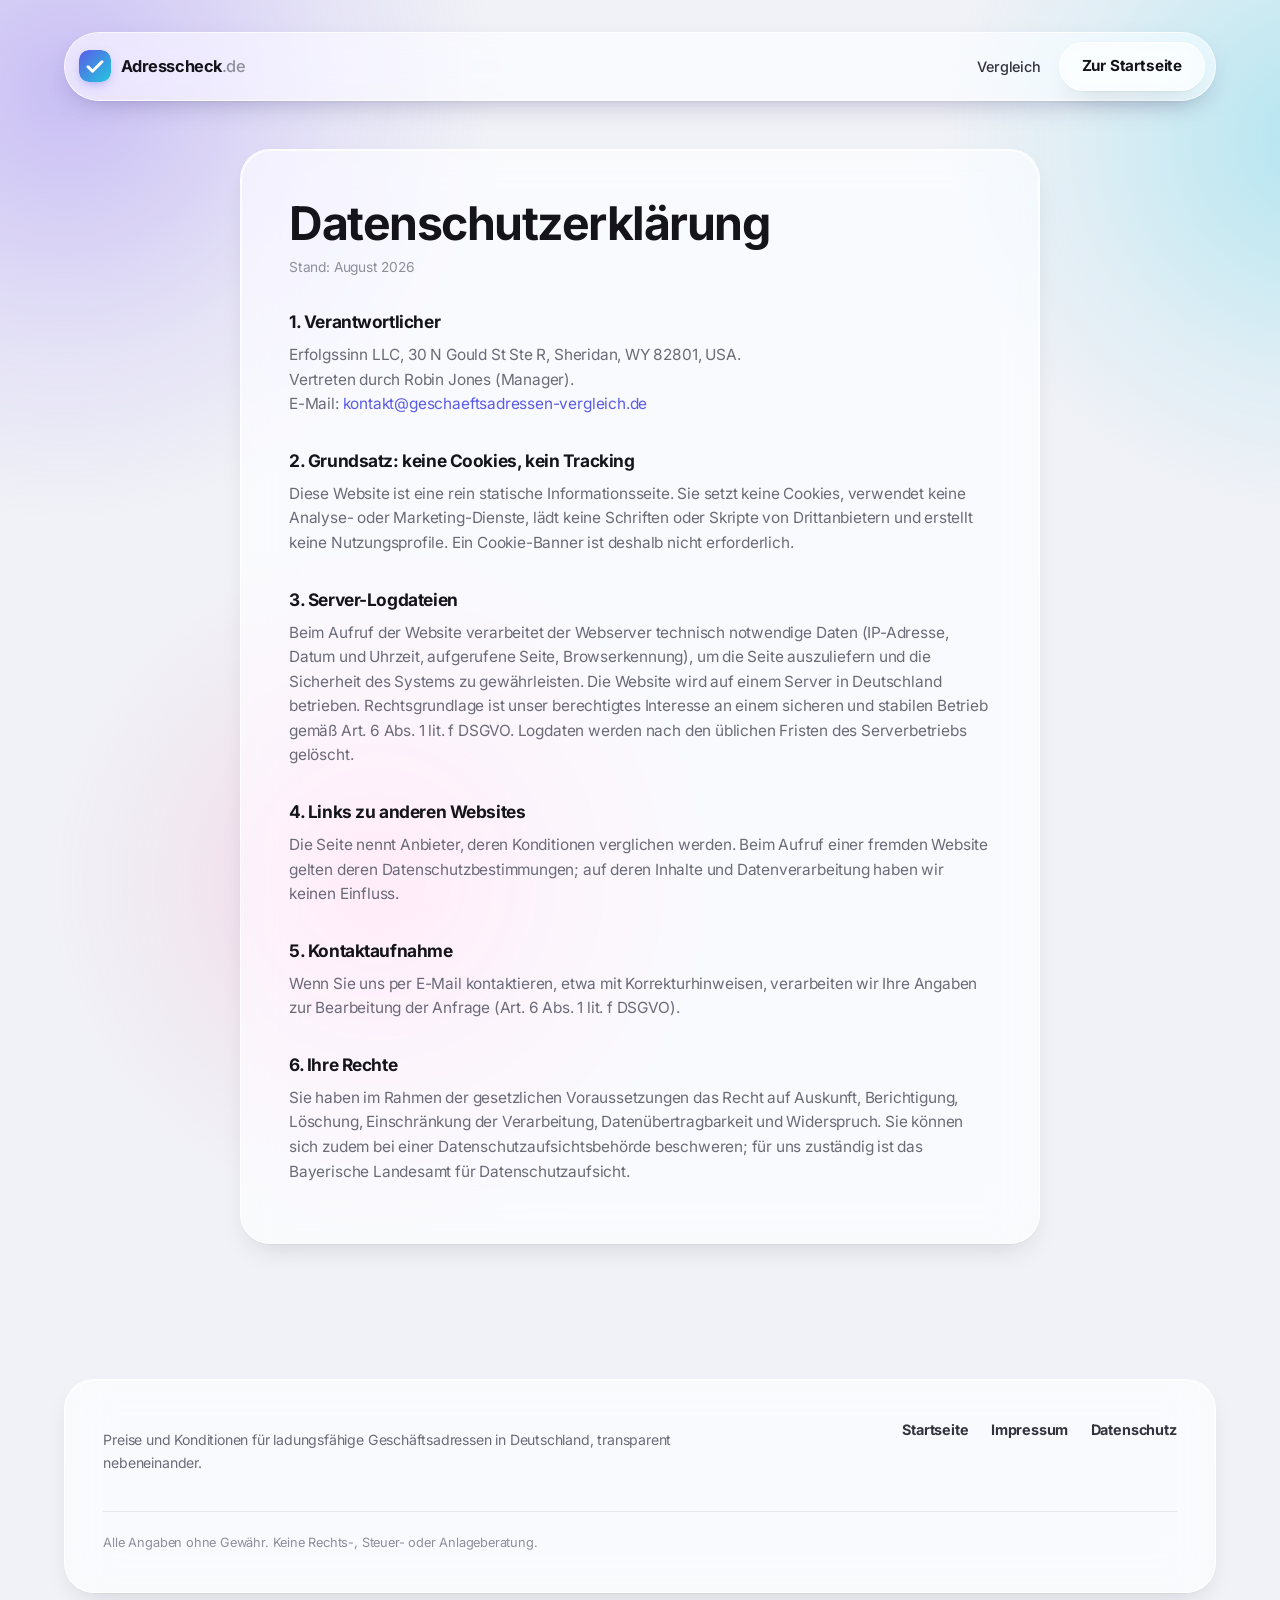
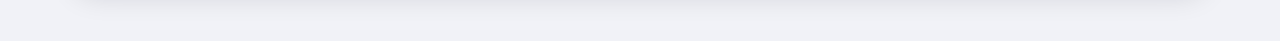
==== commit 0fb4f255: "Impressum und Datenschutz auf Erfolgssinn LLC als Betreiberin umgestellt Wyoming-Filing-ID fehlt noc" ====
--- a/datenschutz.html
+++ b/datenschutz.html
@@ -41,8 +41,9 @@
         <p class="stand">Stand: August 2026</p>
 
         <h2>1. Verantwortlicher</h2>
-        <p>PostCloud24 UG (haftungsbeschränkt), Otto-Kraus Straße 10, 90411 Nürnberg, Deutschland.<br>
-        E-Mail: <a href="mailto:support@postcloud.de">support@postcloud.de</a></p>
+        <p>Erfolgssinn LLC, 30 N Gould St Ste R, Sheridan, WY 82801, USA.<br>
+        Vertreten durch Robin Jones (Manager).<br>
+        E-Mail: <a href="mailto:kontakt@geschaeftsadressen-vergleich.de">kontakt@geschaeftsadressen-vergleich.de</a></p>
 
         <h2>2. Grundsatz: keine Cookies, kein Tracking</h2>
         <p>Diese Website ist eine rein statische Informationsseite. Sie setzt keine Cookies, verwendet keine Analyse- oder Marketing-Dienste, lädt keine Schriften oder Skripte von Drittanbietern und erstellt keine Nutzungsprofile. Ein Cookie-Banner ist deshalb nicht erforderlich.</p>
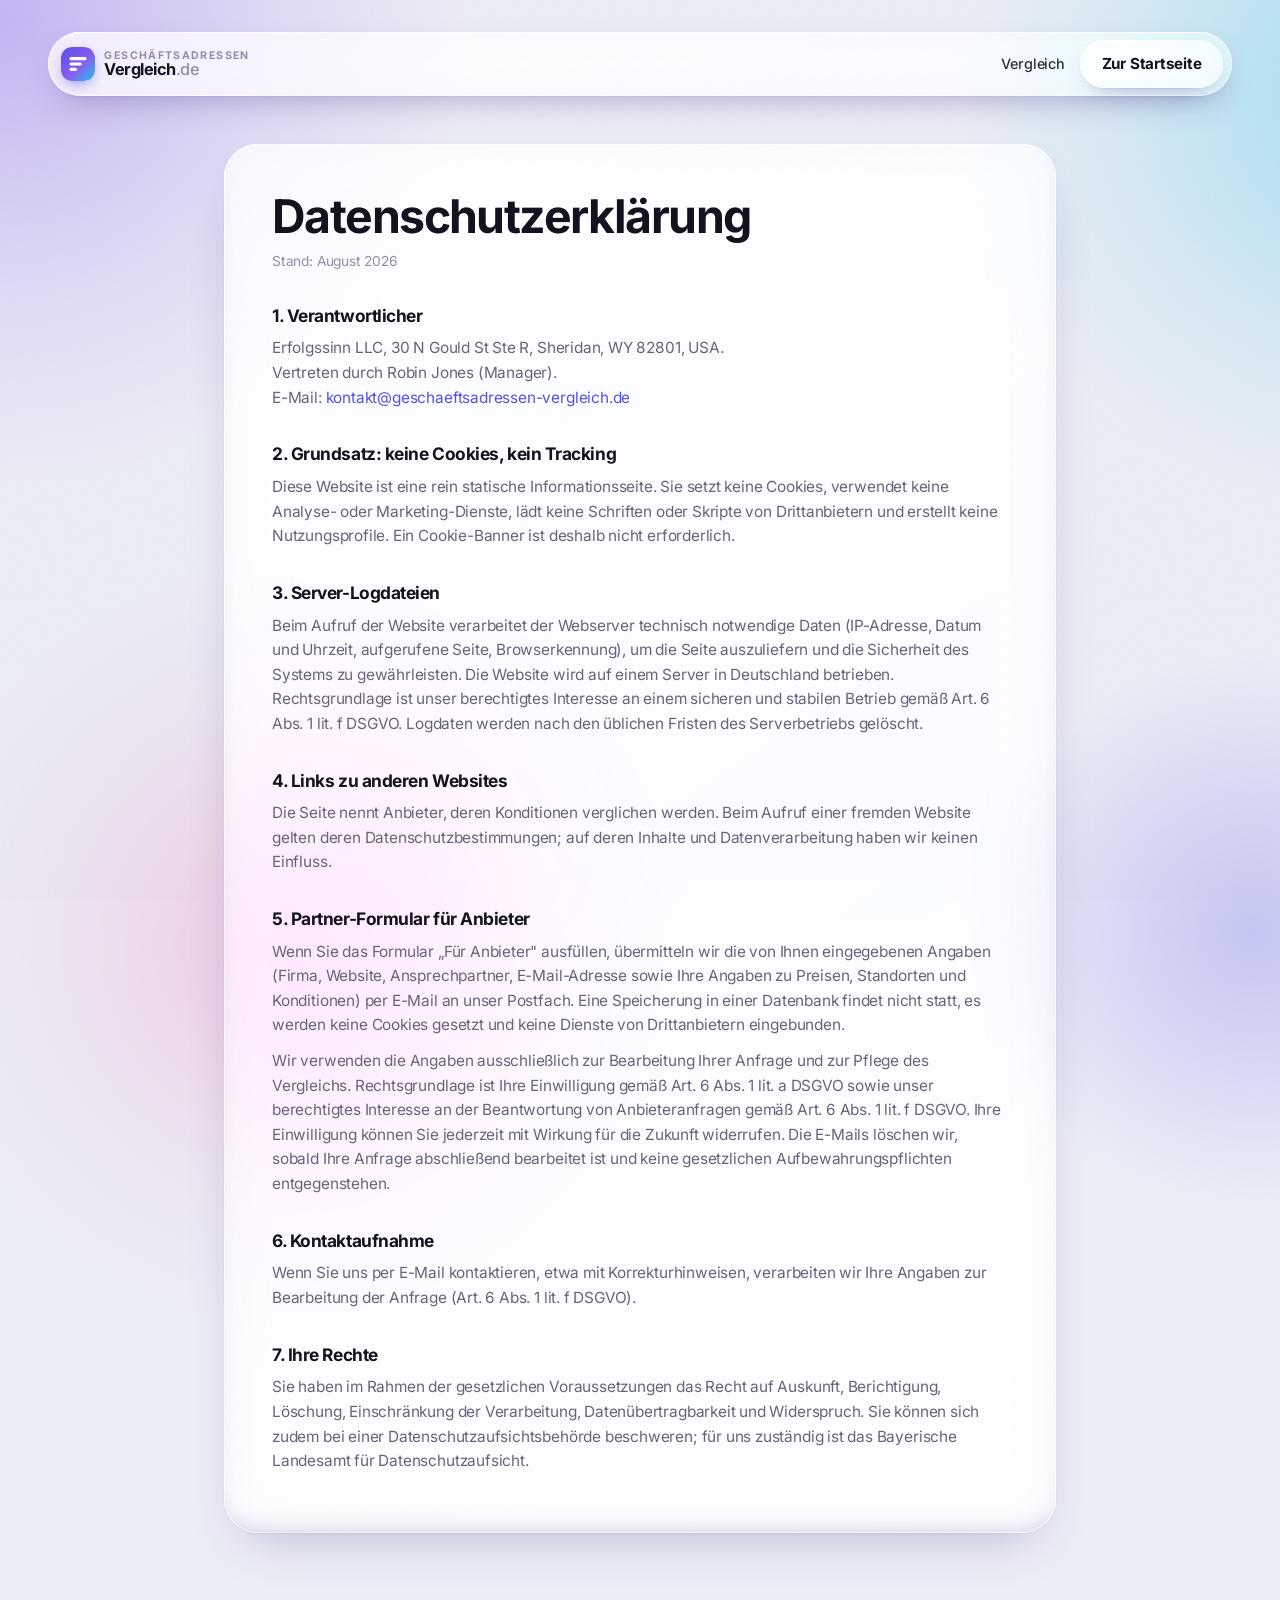
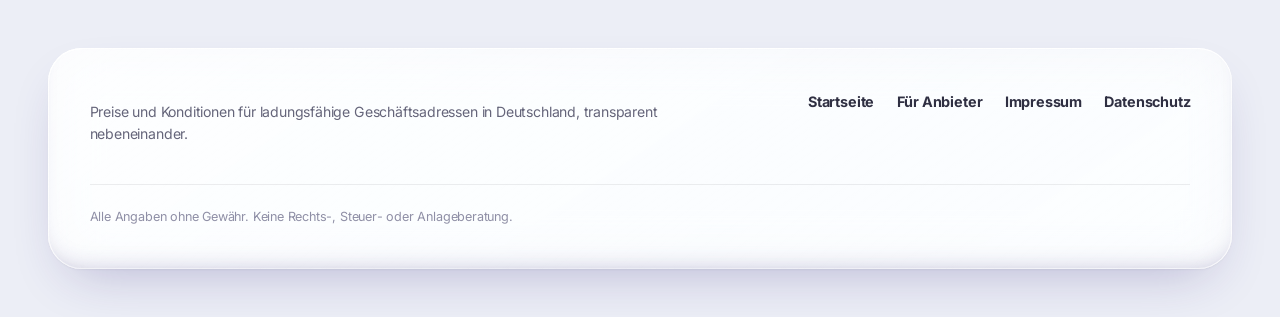
==== commit 419e4201: "Branding auf die Domain, tieferes Liquid Glass, Partner-Formular Marke heisst jetzt wie die Domain: " ====
--- a/datenschutz.html
+++ b/datenschutz.html
@@ -3,28 +3,28 @@
 <head>
   <meta charset="utf-8">
   <meta name="viewport" content="width=device-width, initial-scale=1">
-  <title>Datenschutzerklärung — Adresscheck</title>
-  <meta name="description" content="Datenschutzerklärung von Adresscheck (geschaeftsadressen-vergleich.de). Keine Cookies, kein Tracking.">
+  <title>Datenschutzerklärung — Geschäftsadressen-Vergleich</title>
+  <meta name="description" content="Datenschutzerklärung von geschaeftsadressen-vergleich.de. Keine Cookies, kein Tracking.">
   <link rel="canonical" href="https://geschaeftsadressen-vergleich.de/datenschutz.html">
   <meta name="robots" content="noindex,follow">
-  <meta name="theme-color" content="#f1f2f7">
+  <meta name="theme-color" content="#eceef6">
   <script>document.documentElement.classList.add("js");</script>
   <link rel="stylesheet" href="style.css">
-  <link rel="icon" href="data:image/svg+xml,%3Csvg xmlns='http://www.w3.org/2000/svg' viewBox='0 0 64 64'%3E%3Cdefs%3E%3ClinearGradient id='g' x1='0' y1='0' x2='1' y2='1'%3E%3Cstop offset='0' stop-color='%235b5ce6'/%3E%3Cstop offset='1' stop-color='%2322c7e0'/%3E%3C/linearGradient%3E%3C/defs%3E%3Crect width='64' height='64' rx='18' fill='url(%23g)'/%3E%3Cpath d='M18 33.5l9 9 19-19' stroke='white' stroke-width='6' stroke-linecap='round' stroke-linejoin='round' fill='none'/%3E%3C/svg%3E">
+  <link rel="icon" href="data:image/svg+xml,%3Csvg xmlns='http://www.w3.org/2000/svg' viewBox='0 0 64 64'%3E%3Cdefs%3E%3ClinearGradient id='g' x1='0' y1='0' x2='1' y2='1'%3E%3Cstop offset='0' stop-color='%235350e8'/%3E%3Cstop offset='.55' stop-color='%238b5cf0'/%3E%3Cstop offset='1' stop-color='%231fc4e8'/%3E%3C/linearGradient%3E%3C/defs%3E%3Crect width='64' height='64' rx='18' fill='url(%23g)'/%3E%3Cg fill='white'%3E%3Crect x='16' y='19' width='32' height='6' rx='3'/%3E%3Crect x='16' y='29' width='23' height='6' rx='3'/%3E%3Crect x='16' y='39' width='14' height='6' rx='3'/%3E%3C/g%3E%3C/svg%3E">
 </head>
 <body>
-  <div class="mesh" aria-hidden="true"><span class="m1"></span><span class="m2"></span><span class="m3"></span></div>
+  <div class="mesh" aria-hidden="true"><span class="m1"></span><span class="m2"></span><span class="m3"></span><span class="m4"></span></div>
 
   <header class="site-head" id="siteHead">
     <div class="wrap">
       <div class="head-pill">
-        <a class="brand" href="index.html" aria-label="Adresscheck, zur Startseite">
+        <a class="brand" href="index.html" aria-label="Geschäftsadressen-Vergleich, zur Startseite">
           <svg class="brand-mark" viewBox="0 0 64 64" aria-hidden="true">
-            <defs><linearGradient id="bm" x1="0" y1="0" x2="1" y2="1"><stop offset="0" stop-color="#5b5ce6"/><stop offset="1" stop-color="#22c7e0"/></linearGradient></defs>
+            <defs><linearGradient id="bm" x1="0" y1="0" x2="1" y2="1"><stop offset="0" stop-color="#5350e8"/><stop offset=".55" stop-color="#8b5cf0"/><stop offset="1" stop-color="#1fc4e8"/></linearGradient></defs>
             <rect width="64" height="64" rx="18" fill="url(#bm)"/>
-            <path d="M18 33.5l9 9 19-19" stroke="white" stroke-width="6" stroke-linecap="round" stroke-linejoin="round" fill="none"/>
+            <g fill="white"><rect x="16" y="19" width="32" height="6" rx="3"/><rect x="16" y="29" width="23" height="6" rx="3"/><rect x="16" y="39" width="14" height="6" rx="3"/></g>
           </svg>
-          <span class="brand-name">Adresscheck<span class="tld">.de</span></span>
+          <span class="brand-text"><span class="b1">Geschäftsadressen</span><span class="b2">Vergleich<span class="de">.de</span></span></span>
         </a>
         <nav class="head-nav">
           <a class="head-link" href="index.html#vergleich">Vergleich</a>
@@ -54,10 +54,14 @@
         <h2>4. Links zu anderen Websites</h2>
         <p>Die Seite nennt Anbieter, deren Konditionen verglichen werden. Beim Aufruf einer fremden Website gelten deren Datenschutzbestimmungen; auf deren Inhalte und Datenverarbeitung haben wir keinen Einfluss.</p>
 
-        <h2>5. Kontaktaufnahme</h2>
+        <h2>5. Partner-Formular für Anbieter</h2>
+        <p>Wenn Sie das Formular „Für Anbieter" ausfüllen, übermitteln wir die von Ihnen eingegebenen Angaben (Firma, Website, Ansprechpartner, E-Mail-Adresse sowie Ihre Angaben zu Preisen, Standorten und Konditionen) per E-Mail an unser Postfach. Eine Speicherung in einer Datenbank findet nicht statt, es werden keine Cookies gesetzt und keine Dienste von Drittanbietern eingebunden.</p>
+        <p>Wir verwenden die Angaben ausschließlich zur Bearbeitung Ihrer Anfrage und zur Pflege des Vergleichs. Rechtsgrundlage ist Ihre Einwilligung gemäß Art. 6 Abs. 1 lit. a DSGVO sowie unser berechtigtes Interesse an der Beantwortung von Anbieteranfragen gemäß Art. 6 Abs. 1 lit. f DSGVO. Ihre Einwilligung können Sie jederzeit mit Wirkung für die Zukunft widerrufen. Die E-Mails löschen wir, sobald Ihre Anfrage abschließend bearbeitet ist und keine gesetzlichen Aufbewahrungspflichten entgegenstehen.</p>
+
+        <h2>6. Kontaktaufnahme</h2>
         <p>Wenn Sie uns per E-Mail kontaktieren, etwa mit Korrekturhinweisen, verarbeiten wir Ihre Angaben zur Bearbeitung der Anfrage (Art. 6 Abs. 1 lit. f DSGVO).</p>
 
-        <h2>6. Ihre Rechte</h2>
+        <h2>7. Ihre Rechte</h2>
         <p>Sie haben im Rahmen der gesetzlichen Voraussetzungen das Recht auf Auskunft, Berichtigung, Löschung, Einschränkung der Verarbeitung, Datenübertragbarkeit und Widerspruch. Sie können sich zudem bei einer Datenschutzaufsichtsbehörde beschweren; für uns zuständig ist das Bayerische Landesamt für Datenschutzaufsicht.</p>
       </div>
     </div>
@@ -70,6 +74,7 @@
           <p>Preise und Konditionen für ladungsfähige Geschäftsadressen in Deutschland, transparent nebeneinander.</p>
           <nav>
             <a href="index.html">Startseite</a>
+            <a href="index.html#partner">Für Anbieter</a>
             <a href="impressum.html">Impressum</a>
             <a href="datenschutz.html">Datenschutz</a>
           </nav>
--- a/style.css
+++ b/style.css
@@ -1,508 +1,424 @@
 /* ============================================================
-   Adresscheck — Liquid-Glass-Design
-   Helle Mesh-Flaeche, schwebende Glasflaechen, weiche Federungen.
-   Fonts: System (SF Pro auf Apple) mit lokal gebundeltem Inter als
-   Fallback — kein Font-CDN, kein Tracking, kein Consent noetig.
+   Geschäftsadressen-Vergleich.de
+   Liquid-Glass-Designsystem: geschichtetes Glas mit Randlicht,
+   Bevel, cursorgefuehrtem Spekular-Reflex und Frost-Korn.
+   Fonts: System (SF Pro auf Apple), lokal gebundeltes Inter als
+   Fallback. Kein CDN, kein Tracking, kein Consent noetig.
    ============================================================ */
 
-@font-face {
-  font-family: "Inter";
-  font-style: normal;
-  font-weight: 400;
-  font-display: swap;
-  src: url("fonts/inter-latin-400-normal.woff2") format("woff2");
-  unicode-range: U+0000-00FF, U+2013, U+2019, U+201E, U+201C, U+20AC;
-}
-@font-face {
-  font-family: "Inter";
-  font-style: normal;
-  font-weight: 500;
-  font-display: swap;
-  src: url("fonts/inter-latin-500-normal.woff2") format("woff2");
-  unicode-range: U+0000-00FF, U+2013, U+2019, U+201E, U+201C, U+20AC;
-}
-@font-face {
-  font-family: "Inter";
-  font-style: normal;
-  font-weight: 700;
-  font-display: swap;
-  src: url("fonts/inter-latin-700-normal.woff2") format("woff2");
-  unicode-range: U+0000-00FF, U+2013, U+2019, U+201E, U+201C, U+20AC;
-}
-@font-face {
-  font-family: "Inter";
-  font-style: normal;
-  font-weight: 800;
-  font-display: swap;
-  src: url("fonts/inter-latin-800-normal.woff2") format("woff2");
-  unicode-range: U+0000-00FF, U+2013, U+2019, U+201E, U+201C, U+20AC;
-}
+@font-face { font-family:"Inter"; font-style:normal; font-weight:400; font-display:swap;
+  src:url("fonts/inter-latin-400-normal.woff2") format("woff2");
+  unicode-range:U+0000-00FF,U+2013,U+2019,U+201E,U+201C,U+20AC; }
+@font-face { font-family:"Inter"; font-style:normal; font-weight:500; font-display:swap;
+  src:url("fonts/inter-latin-500-normal.woff2") format("woff2");
+  unicode-range:U+0000-00FF,U+2013,U+2019,U+201E,U+201C,U+20AC; }
+@font-face { font-family:"Inter"; font-style:normal; font-weight:700; font-display:swap;
+  src:url("fonts/inter-latin-700-normal.woff2") format("woff2");
+  unicode-range:U+0000-00FF,U+2013,U+2019,U+201E,U+201C,U+20AC; }
+@font-face { font-family:"Inter"; font-style:normal; font-weight:800; font-display:swap;
+  src:url("fonts/inter-latin-800-normal.woff2") format("woff2");
+  unicode-range:U+0000-00FF,U+2013,U+2019,U+201E,U+201C,U+20AC; }
 
 :root {
-  --ink: #14141a;
-  --ink-2: #33333d;
-  --muted: #6b6b78;
-  --muted-2: #8e8e9c;
-  --canvas: #f1f2f7;
-  --line: rgba(20, 20, 26, 0.08);
-  --line-strong: rgba(20, 20, 26, 0.14);
-
-  --brand: #5b5ce6;
-  --brand-2: #7b5cf0;
-  --cyan: #22c7e0;
-  --pink: #f472b6;
-  --good: #10b981;
-
-  /* Glas */
-  --glass: rgba(255, 255, 255, 0.62);
-  --glass-strong: rgba(255, 255, 255, 0.8);
-  --glass-line: rgba(255, 255, 255, 0.75);
-  --glass-blur: saturate(180%) blur(24px);
-
-  --r-lg: 30px;
-  --r-md: 22px;
-  --r-sm: 14px;
-
-  --shadow-glass: 0 1px 1px rgba(20, 20, 26, 0.04), 0 12px 30px -12px rgba(20, 20, 26, 0.16);
-  --shadow-float: 0 2px 4px rgba(20, 20, 26, 0.05), 0 28px 60px -24px rgba(30, 25, 90, 0.35);
-
-  /* Apple-typische Feder */
-  --spring: cubic-bezier(0.32, 0.72, 0, 1);
-
-  --font: -apple-system, BlinkMacSystemFont, "SF Pro Display", "SF Pro Text",
-    "Segoe UI Variable Display", "Segoe UI", Inter, Roboto, sans-serif;
-}
-
-* { box-sizing: border-box; }
-html { scroll-behavior: smooth; scroll-padding-top: 6.5rem; }
-
-body {
-  margin: 0;
-  background: var(--canvas);
-  color: var(--ink);
-  font-family: var(--font);
-  font-size: 17px;
-  line-height: 1.6;
-  letter-spacing: -0.011em;
-  -webkit-font-smoothing: antialiased;
-  text-rendering: optimizeLegibility;
-  overflow-x: hidden;
-}
-
-/* ---------- Mesh-Hintergrund (fix, ohne filter:blur) ---------- */
-.mesh {
-  position: fixed;
-  inset: -20%;
-  z-index: -2;
-  pointer-events: none;
-}
-.mesh span {
-  position: absolute;
-  display: block;
-  border-radius: 50%;
-  will-change: transform;
-}
-.mesh .m1 {
-  width: 70vw; height: 70vw;
-  top: -14vw; left: -10vw;
-  background: radial-gradient(circle at 50% 50%, rgba(123, 92, 240, 0.34), rgba(123, 92, 240, 0.1) 42%, transparent 68%);
-  animation: float1 34s var(--spring) infinite alternate;
-}
-.mesh .m2 {
-  width: 62vw; height: 62vw;
-  top: -6vw; right: -14vw;
-  background: radial-gradient(circle at 50% 50%, rgba(34, 199, 224, 0.3), rgba(34, 199, 224, 0.08) 44%, transparent 68%);
-  animation: float2 40s var(--spring) infinite alternate;
-}
-.mesh .m3 {
-  width: 55vw; height: 55vw;
-  bottom: -12vw; left: 22vw;
-  background: radial-gradient(circle at 50% 50%, rgba(244, 114, 182, 0.24), rgba(244, 114, 182, 0.06) 44%, transparent 68%);
-  animation: float3 46s var(--spring) infinite alternate;
-}
-@keyframes float1 { from { transform: none; } to { transform: translate3d(6vw, 5vw, 0) scale(1.12); } }
-@keyframes float2 { from { transform: none; } to { transform: translate3d(-7vw, 7vw, 0) scale(1.16); } }
-@keyframes float3 { from { transform: none; } to { transform: translate3d(5vw, -5vw, 0) scale(1.1); } }
+  --ink:#131320;
+  --ink-2:#2f2f42;
+  --muted:#65657a;
+  --muted-2:#8f8fa6;
+  --canvas:#eceef6;
+
+  --brand:#5350e8;
+  --brand-2:#8b5cf0;
+  --cyan:#1fc4e8;
+  --pink:#f472b6;
+  --good:#0ea472;
+
+  --line:rgba(19,19,32,.075);
+  --line-2:rgba(19,19,32,.13);
+
+  --r-xl:34px;
+  --r-lg:26px;
+  --r-md:18px;
+  --r-sm:13px;
+
+  --spring:cubic-bezier(.32,.72,0,1);
+  --font:-apple-system,BlinkMacSystemFont,"SF Pro Display","SF Pro Text",
+    "Segoe UI Variable Display","Segoe UI",Inter,Roboto,sans-serif;
+}
+
+*{box-sizing:border-box}
+html{scroll-behavior:smooth;scroll-padding-top:7rem}
+body{
+  margin:0;background:var(--canvas);color:var(--ink);
+  font-family:var(--font);font-size:17px;line-height:1.6;letter-spacing:-.011em;
+  -webkit-font-smoothing:antialiased;text-rendering:optimizeLegibility;
+  overflow-x:hidden;
+}
+
+/* ---------- Hintergrund: Farbnebel + Frost-Korn ---------- */
+.mesh{position:fixed;inset:-25%;z-index:-3;pointer-events:none}
+.mesh span{position:absolute;display:block;border-radius:50%;will-change:transform}
+.mesh .m1{width:78vw;height:78vw;top:-20vw;left:-14vw;
+  background:radial-gradient(circle at 50% 50%,rgba(139,92,240,.4),rgba(139,92,240,.12) 40%,transparent 66%);
+  animation:f1 38s var(--spring) infinite alternate}
+.mesh .m2{width:70vw;height:70vw;top:-10vw;right:-18vw;
+  background:radial-gradient(circle at 50% 50%,rgba(31,196,232,.36),rgba(31,196,232,.1) 42%,transparent 66%);
+  animation:f2 44s var(--spring) infinite alternate}
+.mesh .m3{width:64vw;height:64vw;bottom:-18vw;left:16vw;
+  background:radial-gradient(circle at 50% 50%,rgba(244,114,182,.3),rgba(244,114,182,.08) 42%,transparent 66%);
+  animation:f3 52s var(--spring) infinite alternate}
+.mesh .m4{width:50vw;height:50vw;bottom:-10vw;right:2vw;
+  background:radial-gradient(circle at 50% 50%,rgba(83,80,232,.26),transparent 62%);
+  animation:f4 60s var(--spring) infinite alternate}
+@keyframes f1{from{transform:none}to{transform:translate3d(7vw,6vw,0) scale(1.14)}}
+@keyframes f2{from{transform:none}to{transform:translate3d(-8vw,8vw,0) scale(1.18)}}
+@keyframes f3{from{transform:none}to{transform:translate3d(6vw,-6vw,0) scale(1.12)}}
+@keyframes f4{from{transform:none}to{transform:translate3d(-5vw,-4vw,0) scale(1.2)}}
+
+/* Feines Korn: laesst das Glas gefrostet statt plastikglatt wirken */
+body::after{
+  content:"";position:fixed;inset:0;z-index:-2;pointer-events:none;opacity:.05;
+  background-image:url("data:image/svg+xml,%3Csvg xmlns='http://www.w3.org/2000/svg' width='140' height='140'%3E%3Cfilter id='n'%3E%3CfeTurbulence type='fractalNoise' baseFrequency='.85' numOctaves='3' stitchTiles='stitch'/%3E%3C/filter%3E%3Crect width='140' height='140' filter='url(%23n)'/%3E%3C/svg%3E");
+}
 
 /* ---------- Layout ---------- */
-.wrap { width: min(72rem, 100% - clamp(1.6rem, 6vw, 5rem)); margin-inline: auto; }
-.wrap-narrow { width: min(50rem, 100% - clamp(1.6rem, 6vw, 5rem)); margin-inline: auto; }
-section { padding: clamp(3.2rem, 8vw, 6rem) 0; }
-
-a { color: var(--brand); text-decoration: none; }
-a:hover { color: var(--brand-2); }
-a:focus-visible, button:focus-visible, summary:focus-visible {
-  outline: 2.5px solid var(--brand);
-  outline-offset: 3px;
-  border-radius: 8px;
-}
-h1, h2, h3 { margin: 0; line-height: 1.08; letter-spacing: -0.032em; text-wrap: balance; font-weight: 700; }
-p { margin: 0.7rem 0; }
-
-.grad-text {
-  background: linear-gradient(102deg, var(--brand) 8%, var(--brand-2) 45%, var(--cyan) 96%);
-  -webkit-background-clip: text;
-  background-clip: text;
-  color: transparent;
-}
-
-.eyebrow {
-  display: inline-flex;
-  align-items: center;
-  gap: 0.5rem;
-  font-size: 0.76rem;
-  font-weight: 600;
-  letter-spacing: 0.02em;
-  color: var(--brand);
-  background: rgba(91, 92, 230, 0.09);
-  border: 1px solid rgba(91, 92, 230, 0.16);
-  border-radius: 999px;
-  padding: 0.34rem 0.85rem;
-}
-.eyebrow .dot { width: 6px; height: 6px; border-radius: 50%; background: currentColor; }
-
-/* ---------- Glas-Grundform ---------- */
-.glass {
-  background: var(--glass);
-  -webkit-backdrop-filter: var(--glass-blur);
-  backdrop-filter: var(--glass-blur);
-  border: 1px solid var(--glass-line);
-  border-radius: var(--r-lg);
-  box-shadow: var(--shadow-glass);
-  position: relative;
-}
-/* Spekular-Kante oben — der typische Liquid-Glass-Lichtsaum */
-.glass::before {
-  content: "";
-  position: absolute;
-  inset: 0;
-  border-radius: inherit;
-  padding: 1px;
-  background: linear-gradient(180deg, rgba(255, 255, 255, 0.95), rgba(255, 255, 255, 0) 42%);
-  -webkit-mask: linear-gradient(#000 0 0) content-box, linear-gradient(#000 0 0);
-  -webkit-mask-composite: xor;
-  mask: linear-gradient(#000 0 0) content-box, linear-gradient(#000 0 0);
-  mask-composite: exclude;
-  pointer-events: none;
-}
+.wrap{width:min(74rem,100% - clamp(1.5rem,6vw,5rem));margin-inline:auto}
+.wrap-narrow{width:min(52rem,100% - clamp(1.5rem,6vw,5rem));margin-inline:auto}
+section{padding:clamp(3rem,7.5vw,5.75rem) 0}
+
+a{color:var(--brand);text-decoration:none}
+a:hover{color:var(--brand-2)}
+a:focus-visible,button:focus-visible,summary:focus-visible,input:focus-visible,
+select:focus-visible,textarea:focus-visible{outline:2.5px solid var(--brand);outline-offset:3px;border-radius:8px}
+h1,h2,h3{margin:0;line-height:1.07;letter-spacing:-.034em;text-wrap:balance;font-weight:700}
+p{margin:.7rem 0}
+
+.grad-text{
+  background:linear-gradient(102deg,var(--brand) 6%,var(--brand-2) 46%,var(--cyan) 98%);
+  -webkit-background-clip:text;background-clip:text;color:transparent;
+}
+
+.eyebrow{
+  display:inline-flex;align-items:center;gap:.5rem;
+  font-size:.75rem;font-weight:600;letter-spacing:.015em;color:var(--brand);
+  background:rgba(83,80,232,.09);border:1px solid rgba(83,80,232,.17);
+  border-radius:999px;padding:.34rem .85rem;
+  box-shadow:inset 0 1px 0 rgba(255,255,255,.7);
+}
+.eyebrow .dot{width:6px;height:6px;border-radius:50%;background:currentColor;
+  box-shadow:0 0 0 3px rgba(83,80,232,.16)}
+
+/* ============================================================
+   GLAS-SYSTEM
+   Vier Schichten: Fuellung, Randlicht-Kante (::before),
+   cursorgefuehrter Spekular-Reflex (::after) und Bevel per
+   inset-Schatten. Das erzeugt die Tiefe echter Glasplatten.
+   ============================================================ */
+.glass{
+  position:relative;
+  border-radius:var(--r-lg);
+  background:linear-gradient(146deg,rgba(255,255,255,.74),rgba(255,255,255,.44) 62%,rgba(255,255,255,.56));
+  -webkit-backdrop-filter:blur(28px) saturate(190%) brightness(1.06);
+  backdrop-filter:blur(28px) saturate(190%) brightness(1.06);
+  box-shadow:
+    inset 0 1px 0 rgba(255,255,255,.95),
+    inset 1px 0 0 rgba(255,255,255,.55),
+    inset -1px 0 0 rgba(255,255,255,.55),
+    inset 0 -1px 0 rgba(255,255,255,.3),
+    inset 0 -14px 28px -22px rgba(40,30,110,.4),
+    0 1px 2px rgba(19,19,32,.045),
+    0 22px 55px -24px rgba(48,34,120,.32);
+  isolation:isolate;
+}
+/* Randlicht: oben hell, unten fast weg — wie Licht auf einer Kante */
+.glass::before{
+  content:"";position:absolute;inset:0;border-radius:inherit;padding:1px;
+  background:linear-gradient(160deg,rgba(255,255,255,1),rgba(255,255,255,.25) 38%,rgba(255,255,255,0) 62%,rgba(255,255,255,.45));
+  -webkit-mask:linear-gradient(#000 0 0) content-box,linear-gradient(#000 0 0);
+  -webkit-mask-composite:xor;mask:linear-gradient(#000 0 0) content-box,linear-gradient(#000 0 0);
+  mask-composite:exclude;pointer-events:none;z-index:1;
+}
+/* Spekular-Reflex folgt dem Cursor (main.js setzt --mx/--my) */
+.glass::after{
+  content:"";position:absolute;inset:0;border-radius:inherit;pointer-events:none;z-index:0;
+  background:radial-gradient(420px circle at var(--mx,50%) var(--my,-20%),
+    rgba(255,255,255,.7),rgba(255,255,255,.18) 38%,transparent 62%);
+  opacity:0;transition:opacity .6s var(--spring);
+}
+.glass:hover::after{opacity:1}
+.glass > *{position:relative;z-index:2}
 
 /* ---------- Reveals ---------- */
-html.js [data-reveal] {
-  opacity: 0;
-  transform: translateY(22px) scale(0.985);
-  transition: opacity 0.85s var(--spring), transform 0.85s var(--spring);
-  transition-delay: var(--delay, 0ms);
-}
-html.js [data-reveal].is-visible { opacity: 1; transform: none; }
-@media (prefers-reduced-motion: reduce) {
-  html { scroll-behavior: auto; }
-  html.js [data-reveal] { opacity: 1; transform: none; transition: none; }
-  *, *::before, *::after { animation: none !important; }
-}
-
-/* ---------- Header: schwebende Glas-Pille ---------- */
-.site-head {
-  position: sticky;
-  top: clamp(0.6rem, 1.4vw, 1rem);
-  z-index: 100;
-  padding-top: clamp(0.6rem, 1.4vw, 1rem);
-}
-.head-pill {
-  display: flex;
-  align-items: center;
-  justify-content: space-between;
-  gap: 1rem;
-  padding: 0.55rem 0.65rem 0.55rem 0.85rem;
-  border-radius: 999px;
-  background: rgba(255, 255, 255, 0.58);
-  -webkit-backdrop-filter: saturate(180%) blur(20px);
-  backdrop-filter: saturate(180%) blur(20px);
-  border: 1px solid rgba(255, 255, 255, 0.7);
-  box-shadow: 0 1px 1px rgba(20, 20, 26, 0.04), 0 10px 30px -14px rgba(30, 25, 90, 0.4);
-  transition: background 0.5s var(--spring), box-shadow 0.5s var(--spring), transform 0.5s var(--spring);
-}
-.site-head.is-scrolled .head-pill {
-  background: rgba(255, 255, 255, 0.78);
-  box-shadow: 0 1px 1px rgba(20, 20, 26, 0.05), 0 16px 40px -18px rgba(30, 25, 90, 0.5);
-}
-.brand { display: inline-flex; align-items: center; gap: 0.62rem; color: var(--ink); }
-.brand:hover { color: var(--ink); }
-.brand-mark { width: 32px; height: 32px; border-radius: 10px; display: block; flex: none; box-shadow: 0 4px 12px -4px rgba(91, 92, 230, 0.6); }
-.brand-name { font-weight: 700; font-size: 1.02rem; letter-spacing: -0.026em; }
-.brand-name .tld { color: var(--muted-2); font-weight: 500; }
-.head-nav { display: flex; align-items: center; gap: 0.3rem; }
-.head-link {
-  font-size: 0.9rem;
-  font-weight: 500;
-  color: var(--ink-2);
-  padding: 0.5rem 0.85rem;
-  border-radius: 999px;
-  transition: background 0.3s var(--spring), color 0.3s var(--spring);
-}
-.head-link:hover { background: rgba(20, 20, 26, 0.05); color: var(--ink); }
-@media (max-width: 720px) {
-  .head-link { display: none; }
-  .head-pill .btn { white-space: nowrap; font-size: 0.88rem; padding: 0.6rem 1.05rem; }
-  .brand-name { font-size: 0.95rem; }
-}
-@media (max-width: 380px) { .brand-name .tld { display: none; } }
+html.js [data-reveal]{
+  opacity:0;transform:translateY(24px) scale(.98);filter:blur(6px);
+  transition:opacity .9s var(--spring),transform .9s var(--spring),filter .9s var(--spring);
+  transition-delay:var(--delay,0ms);
+}
+html.js [data-reveal].is-visible{opacity:1;transform:none;filter:none}
+@media (prefers-reduced-motion:reduce){
+  html{scroll-behavior:auto}
+  html.js [data-reveal]{opacity:1;transform:none;filter:none;transition:none}
+  *,*::before,*::after{animation:none !important}
+}
+
+/* ---------- Header: schwebende Glas-Pille mit Gleit-Indikator ---------- */
+.site-head{position:sticky;top:clamp(.55rem,1.3vw,1rem);z-index:100;padding-top:clamp(.55rem,1.3vw,1rem)}
+.head-pill{
+  position:relative;display:flex;align-items:center;justify-content:space-between;gap:1rem;
+  padding:.5rem .55rem .5rem .8rem;border-radius:999px;
+  background:linear-gradient(146deg,rgba(255,255,255,.72),rgba(255,255,255,.5));
+  -webkit-backdrop-filter:blur(26px) saturate(200%) brightness(1.05);
+  backdrop-filter:blur(26px) saturate(200%) brightness(1.05);
+  box-shadow:
+    inset 0 1px 0 rgba(255,255,255,1),
+    inset 0 -1px 0 rgba(255,255,255,.35),
+    0 1px 2px rgba(19,19,32,.05),
+    0 14px 36px -16px rgba(48,34,120,.42);
+  transition:box-shadow .6s var(--spring),background .6s var(--spring);
+}
+.head-pill::before{
+  content:"";position:absolute;inset:0;border-radius:inherit;padding:1px;
+  background:linear-gradient(150deg,rgba(255,255,255,1),rgba(255,255,255,.2) 45%,rgba(255,255,255,.55));
+  -webkit-mask:linear-gradient(#000 0 0) content-box,linear-gradient(#000 0 0);
+  -webkit-mask-composite:xor;mask:linear-gradient(#000 0 0) content-box,linear-gradient(#000 0 0);
+  mask-composite:exclude;pointer-events:none;
+}
+.site-head.is-scrolled .head-pill{
+  background:linear-gradient(146deg,rgba(255,255,255,.86),rgba(255,255,255,.68));
+  box-shadow:inset 0 1px 0 rgba(255,255,255,1),0 1px 2px rgba(19,19,32,.06),0 20px 48px -18px rgba(48,34,120,.5);
+}
+
+/* Wortmarke */
+.brand{display:inline-flex;align-items:center;gap:.6rem;color:var(--ink);flex:none}
+.brand:hover{color:var(--ink)}
+.brand-mark{width:34px;height:34px;border-radius:11px;display:block;flex:none;
+  box-shadow:0 5px 14px -4px rgba(83,80,232,.65),inset 0 1px 0 rgba(255,255,255,.5)}
+.brand-text{display:flex;flex-direction:column;line-height:1.06}
+.brand-text .b1{font-size:.66rem;font-weight:600;letter-spacing:.13em;text-transform:uppercase;color:var(--muted-2)}
+.brand-text .b2{font-size:1.02rem;font-weight:700;letter-spacing:-.032em}
+.brand-text .b2 .de{color:var(--muted-2);font-weight:500}
+
+.head-nav{position:relative;display:flex;align-items:center;gap:.15rem}
+.head-link{
+  position:relative;z-index:1;font-size:.9rem;font-weight:500;color:var(--ink-2);
+  padding:.5rem .8rem;border-radius:999px;transition:color .35s var(--spring);white-space:nowrap;
+}
+.head-link:hover,.head-link.is-active{color:var(--ink)}
+/* Gleitende Glaspille hinter dem aktiven Navigationspunkt */
+.nav-pill{
+  position:absolute;z-index:0;top:0;left:0;height:100%;border-radius:999px;
+  background:rgba(255,255,255,.72);
+  box-shadow:inset 0 1px 0 rgba(255,255,255,1),0 2px 8px -3px rgba(48,34,120,.3);
+  opacity:0;transform:translateX(0);
+  transition:transform .55s var(--spring),width .55s var(--spring),opacity .35s ease;
+  pointer-events:none;
+}
+@media (max-width:860px){.head-link,.nav-pill{display:none}}
 
 /* ---------- Buttons ---------- */
-.btn {
-  display: inline-flex;
-  align-items: center;
-  gap: 0.5rem;
-  font-family: inherit;
-  font-size: 0.95rem;
-  font-weight: 600;
-  letter-spacing: -0.012em;
-  border-radius: 999px;
-  padding: 0.72rem 1.35rem;
-  border: 1px solid transparent;
-  position: relative;
-  overflow: hidden;
-  transition: transform 0.45s var(--spring), box-shadow 0.45s var(--spring), background 0.3s ease;
-  cursor: pointer;
-}
-.btn-solid {
-  background: linear-gradient(135deg, var(--brand), var(--brand-2) 55%, #6d6bf0);
-  color: #fff;
-  box-shadow: 0 1px 1px rgba(255, 255, 255, 0.4) inset, 0 10px 26px -10px rgba(91, 92, 230, 0.85);
-}
-.btn-solid:hover { color: #fff; transform: translateY(-2px) scale(1.015); box-shadow: 0 1px 1px rgba(255,255,255,0.5) inset, 0 16px 34px -10px rgba(91, 92, 230, 0.95); }
-.btn-solid::after { /* Specular-Sweep */
-  content: "";
-  position: absolute;
-  top: 0; left: -60%;
-  width: 40%; height: 100%;
-  background: linear-gradient(100deg, transparent, rgba(255, 255, 255, 0.45), transparent);
-  transform: skewX(-18deg);
-  transition: left 0.75s var(--spring);
-}
-.btn-solid:hover::after { left: 120%; }
-.btn-glass {
-  background: rgba(255, 255, 255, 0.55);
-  -webkit-backdrop-filter: saturate(180%) blur(18px);
-  backdrop-filter: saturate(180%) blur(18px);
-  border-color: rgba(255, 255, 255, 0.8);
-  color: var(--ink);
-  box-shadow: var(--shadow-glass);
-}
-.btn-glass:hover { color: var(--ink); transform: translateY(-2px); background: rgba(255, 255, 255, 0.72); }
-.btn .arrow { transition: transform 0.45s var(--spring); }
-.btn:hover .arrow { transform: translateX(4px); }
+.btn{
+  position:relative;display:inline-flex;align-items:center;justify-content:center;gap:.5rem;
+  font-family:inherit;font-size:.95rem;font-weight:600;letter-spacing:-.014em;
+  border-radius:999px;padding:.74rem 1.35rem;border:0;overflow:hidden;cursor:pointer;
+  transition:transform .5s var(--spring),box-shadow .5s var(--spring),background .35s ease;
+}
+.btn-solid{
+  background:linear-gradient(135deg,var(--brand),var(--brand-2) 52%,#6f5cf2);
+  color:#fff;
+  box-shadow:
+    inset 0 1px 0 rgba(255,255,255,.45),
+    inset 0 -2px 6px -2px rgba(0,0,0,.25),
+    0 10px 26px -10px rgba(83,80,232,.9);
+}
+.btn-solid:hover{color:#fff;transform:translateY(-2px) scale(1.018);
+  box-shadow:inset 0 1px 0 rgba(255,255,255,.55),0 18px 38px -10px rgba(83,80,232,1)}
+.btn-solid::after{
+  content:"";position:absolute;top:0;left:-65%;width:45%;height:100%;
+  background:linear-gradient(100deg,transparent,rgba(255,255,255,.55),transparent);
+  transform:skewX(-18deg);transition:left .85s var(--spring);
+}
+.btn-solid:hover::after{left:125%}
+.btn-glass{
+  background:linear-gradient(146deg,rgba(255,255,255,.72),rgba(255,255,255,.48));
+  -webkit-backdrop-filter:blur(20px) saturate(190%);backdrop-filter:blur(20px) saturate(190%);
+  color:var(--ink);
+  box-shadow:inset 0 1px 0 rgba(255,255,255,1),inset 0 -1px 0 rgba(255,255,255,.4),
+    0 1px 2px rgba(19,19,32,.05),0 10px 26px -14px rgba(48,34,120,.5);
+}
+.btn-glass:hover{color:var(--ink);transform:translateY(-2px);
+  background:linear-gradient(146deg,rgba(255,255,255,.85),rgba(255,255,255,.6))}
+.btn .arrow{transition:transform .5s var(--spring)}
+.btn:hover .arrow{transform:translateX(4px)}
+.btn[disabled]{opacity:.55;pointer-events:none}
 
 /* ---------- Hero ---------- */
-.hero { padding: clamp(4.5rem, 11vw, 7.5rem) 0 clamp(2.6rem, 6vw, 4rem); text-align: center; }
-.hero h1 {
-  font-size: clamp(2.5rem, 6.6vw, 4.7rem);
-  font-weight: 700;
-  margin: 1.35rem auto 0;
-  max-width: 15ch;
-}
-.hero .lede {
-  margin: 1.4rem auto 0;
-  max-width: 40rem;
-  font-size: clamp(1.03rem, 1.5vw, 1.2rem);
-  color: var(--muted);
-  letter-spacing: -0.014em;
-}
-.hero-actions { margin-top: 2.2rem; display: flex; flex-wrap: wrap; gap: 0.7rem; justify-content: center; }
-
-.stat-row {
-  margin-top: 3.2rem;
-  display: grid;
-  grid-template-columns: repeat(3, 1fr);
-  gap: 0.85rem;
-}
-@media (max-width: 640px) { .stat-row { grid-template-columns: 1fr; } }
-.stat {
-  border-radius: var(--r-md);
-  padding: 1.15rem 1.2rem;
-  text-align: left;
-}
-.stat .num {
-  display: block;
-  font-size: 1.75rem;
-  font-weight: 700;
-  letter-spacing: -0.04em;
-  font-variant-numeric: tabular-nums;
-  line-height: 1.1;
-}
-.stat .lab { display: block; margin-top: 0.15rem; font-size: 0.85rem; color: var(--muted); }
+.hero{padding:clamp(4rem,10vw,7rem) 0 clamp(2.4rem,5vw,3.5rem);text-align:center}
+.hero h1{font-size:clamp(2.45rem,6.4vw,4.6rem);margin:1.3rem auto 0;max-width:15ch}
+.hero .lede{margin:1.35rem auto 0;max-width:41rem;font-size:clamp(1.02rem,1.45vw,1.19rem);
+  color:var(--muted);letter-spacing:-.015em}
+.hero-actions{margin-top:2.1rem;display:flex;flex-wrap:wrap;gap:.7rem;justify-content:center}
+
+.stat-row{margin-top:3rem;display:grid;grid-template-columns:repeat(3,1fr);gap:.85rem}
+@media (max-width:680px){.stat-row{grid-template-columns:1fr}}
+.stat{border-radius:var(--r-md);padding:1.2rem 1.25rem;text-align:left}
+.stat .num{display:block;font-size:1.85rem;font-weight:700;letter-spacing:-.045em;
+  font-variant-numeric:tabular-nums;line-height:1.08}
+.stat .lab{display:block;margin-top:.2rem;font-size:.85rem;color:var(--muted)}
 
 /* ---------- Section-Kopf ---------- */
-.section-head { max-width: 44rem; margin-bottom: 2.2rem; }
-.section-head.center { margin-inline: auto; text-align: center; }
-.section-head h2 { font-size: clamp(1.75rem, 3.6vw, 2.6rem); margin-top: 1rem; }
-.section-head p { color: var(--muted); margin-bottom: 0; font-size: 1.02rem; }
+.section-head{max-width:45rem;margin-bottom:2.1rem}
+.section-head.center{margin-inline:auto;text-align:center}
+.section-head h2{font-size:clamp(1.75rem,3.5vw,2.55rem);margin-top:.95rem}
+.section-head p{color:var(--muted);margin-bottom:0;font-size:1.02rem}
 
 /* ---------- Tabelle ---------- */
-.table-card { border-radius: var(--r-lg); overflow: hidden; }
-.tablewrap { overflow-x: auto; border-radius: inherit; }
-table { border-collapse: collapse; width: 100%; min-width: 58rem; font-size: 0.92rem; }
-caption {
-  caption-side: bottom;
-  text-align: left;
-  font-size: 0.78rem;
-  color: var(--muted-2);
-  padding: 1rem 1.6rem 1.25rem;
-  border-top: 1px solid var(--line);
-  letter-spacing: -0.006em;
-}
-thead th {
-  text-align: left;
-  font-size: 0.7rem;
-  font-weight: 600;
-  text-transform: uppercase;
-  letter-spacing: 0.075em;
-  color: var(--muted-2);
-  padding: 1.05rem 1.6rem;
-  border-bottom: 1px solid var(--line);
-  white-space: nowrap;
-  background: rgba(255, 255, 255, 0.4);
-}
-tbody td { padding: 1.15rem 1.6rem; border-bottom: 1px solid var(--line); vertical-align: top; color: var(--ink-2); }
-tbody tr { transition: background 0.35s var(--spring); }
-tbody tr:hover { background: rgba(255, 255, 255, 0.55); }
-tbody tr:last-child td { border-bottom: none; }
-td.anbieter { font-weight: 650; color: var(--ink); white-space: nowrap; font-size: 1rem; letter-spacing: -0.02em; }
-td.preis { white-space: nowrap; }
-td.preis .val { font-size: 1.22rem; font-weight: 700; letter-spacing: -0.035em; font-variant-numeric: tabular-nums; color: var(--ink); display: block; }
-td.preis .unit { display: block; font-size: 0.74rem; color: var(--muted-2); margin-top: 0.1rem; }
-.ka { color: var(--muted-2); font-style: italic; }
-.chip {
-  display: inline-block;
-  font-size: 0.74rem;
-  font-weight: 600;
-  border-radius: 999px;
-  padding: 0.22rem 0.68rem;
-  background: rgba(16, 185, 129, 0.11);
-  color: #067a55;
-  border: 1px solid rgba(16, 185, 129, 0.2);
-  white-space: nowrap;
-}
-.chip.neutral { background: rgba(20, 20, 26, 0.05); color: var(--muted); border-color: var(--line-strong); }
-
-@media (max-width: 800px) {
-  /* Flex-Spalte statt Tabelle: so bleibt die Quellenangabe unten stehen,
-     obwohl caption-side bei display:block nicht mehr greift. */
-  table { display: flex; flex-direction: column; min-width: 0; }
-  tbody { display: block; order: 1; }
-  caption { display: block; order: 2; }
-  tr, td { display: block; }
-  thead { display: none; }
-  tbody tr { padding: 1.25rem 1.35rem; border-bottom: 1px solid var(--line); }
-  tbody td { border: none; padding: 0.3rem 0; }
-  td.anbieter { font-size: 1.15rem; padding-bottom: 0.5rem; }
-  tbody td[data-label]:not(.anbieter)::before {
-    content: attr(data-label);
-    display: block;
-    font-size: 0.66rem;
-    font-weight: 600;
-    text-transform: uppercase;
-    letter-spacing: 0.08em;
-    color: var(--muted-2);
-    margin-bottom: 0.1rem;
-  }
-  td.preis .val { display: inline; }
-  td.preis .unit { display: inline; margin-left: 0.35rem; }
-  caption { padding: 1rem 1.35rem 1.2rem; }
-}
-
-.note { font-size: 0.86rem; color: var(--muted); margin-top: 1rem; }
-
-/* ---------- Karten-Raster ---------- */
-.grid { display: grid; gap: 1rem; }
-.grid.two { grid-template-columns: repeat(auto-fit, minmax(19rem, 1fr)); }
-.grid.three { grid-template-columns: repeat(auto-fit, minmax(17.5rem, 1fr)); }
-
-.card {
-  border-radius: var(--r-md);
-  padding: 1.6rem 1.7rem;
-  transition: transform 0.55s var(--spring), box-shadow 0.55s var(--spring), background 0.4s ease;
-}
-.card:hover { transform: translateY(-5px); box-shadow: var(--shadow-float); background: rgba(255, 255, 255, 0.75); }
-.card h3 { font-size: 1.1rem; letter-spacing: -0.026em; }
-.card p { font-size: 0.94rem; color: var(--muted); margin: 0.5rem 0 0; }
-.card .price { font-weight: 700; color: var(--ink); letter-spacing: -0.03em; font-variant-numeric: tabular-nums; }
-
-.card .idx {
-  display: inline-flex;
-  align-items: center;
-  justify-content: center;
-  width: 2.1rem; height: 2.1rem;
-  border-radius: 11px;
-  font-size: 0.82rem;
-  font-weight: 700;
-  font-variant-numeric: tabular-nums;
-  color: #fff;
-  background: linear-gradient(135deg, var(--brand), var(--brand-2));
-  box-shadow: 0 6px 16px -6px rgba(91, 92, 230, 0.8);
-  margin-bottom: 0.95rem;
-}
+.table-card{border-radius:var(--r-xl)}
+.tablewrap{overflow-x:auto;border-radius:inherit}
+table{border-collapse:collapse;width:100%;min-width:58rem;font-size:.92rem}
+caption{caption-side:bottom;text-align:left;font-size:.78rem;color:var(--muted-2);
+  padding:1rem 1.7rem 1.3rem;border-top:1px solid var(--line);letter-spacing:-.005em}
+thead th{text-align:left;font-size:.69rem;font-weight:600;text-transform:uppercase;
+  letter-spacing:.085em;color:var(--muted-2);padding:1.1rem 1.7rem;
+  border-bottom:1px solid var(--line);white-space:nowrap}
+tbody td{padding:1.2rem 1.7rem;border-bottom:1px solid var(--line);vertical-align:top;color:var(--ink-2)}
+tbody tr{transition:background .4s var(--spring)}
+tbody tr:hover{background:linear-gradient(90deg,rgba(255,255,255,.62),rgba(255,255,255,.3))}
+tbody tr:last-child td{border-bottom:none}
+td.anbieter{font-weight:650;color:var(--ink);white-space:nowrap;font-size:1.02rem;letter-spacing:-.024em}
+td.preis{white-space:nowrap}
+td.preis .val{display:block;font-size:1.25rem;font-weight:700;letter-spacing:-.04em;
+  font-variant-numeric:tabular-nums;color:var(--ink)}
+td.preis .unit{display:block;font-size:.73rem;color:var(--muted-2);margin-top:.1rem}
+.ka{color:var(--muted-2);font-style:italic}
+.chip{display:inline-block;font-size:.73rem;font-weight:600;border-radius:999px;
+  padding:.24rem .7rem;background:rgba(14,164,114,.11);color:#07724f;
+  border:1px solid rgba(14,164,114,.22);white-space:nowrap;
+  box-shadow:inset 0 1px 0 rgba(255,255,255,.6)}
+.chip.neutral{background:rgba(19,19,32,.05);color:var(--muted);border-color:var(--line-2)}
+
+@media (max-width:820px){
+  table{display:flex;flex-direction:column;min-width:0}
+  tbody{display:block;order:1}
+  caption{display:block;order:2;padding:1rem 1.4rem 1.25rem}
+  tr,td{display:block}
+  thead{display:none}
+  tbody tr{padding:1.3rem 1.4rem;border-bottom:1px solid var(--line)}
+  tbody td{border:none;padding:.32rem 0}
+  td.anbieter{font-size:1.18rem;padding-bottom:.5rem}
+  tbody td[data-label]:not(.anbieter)::before{
+    content:attr(data-label);display:block;font-size:.65rem;font-weight:600;
+    text-transform:uppercase;letter-spacing:.085em;color:var(--muted-2);margin-bottom:.1rem}
+  td.preis .val,td.preis .unit{display:inline}
+  td.preis .unit{margin-left:.35rem}
+}
+.note{font-size:.86rem;color:var(--muted);margin-top:1rem}
+
+/* ---------- Karten ---------- */
+.grid{display:grid;gap:1rem}
+.grid.two{grid-template-columns:repeat(auto-fit,minmax(19rem,1fr))}
+.grid.three{grid-template-columns:repeat(auto-fit,minmax(17.5rem,1fr))}
+.card{border-radius:var(--r-lg);padding:1.65rem 1.75rem;
+  transition:transform .6s var(--spring),box-shadow .6s var(--spring)}
+.card:hover{transform:translateY(-6px);
+  box-shadow:inset 0 1px 0 rgba(255,255,255,1),0 2px 4px rgba(19,19,32,.05),
+    0 34px 70px -26px rgba(48,34,120,.45)}
+.card h3{font-size:1.12rem;letter-spacing:-.028em}
+.card p{font-size:.94rem;color:var(--muted);margin:.5rem 0 0}
+.card .price{font-weight:700;color:var(--ink);letter-spacing:-.032em;font-variant-numeric:tabular-nums}
+.card .idx{display:inline-flex;align-items:center;justify-content:center;
+  width:2.2rem;height:2.2rem;border-radius:12px;font-size:.82rem;font-weight:700;
+  font-variant-numeric:tabular-nums;color:#fff;
+  background:linear-gradient(135deg,var(--brand),var(--brand-2));
+  box-shadow:0 7px 18px -6px rgba(83,80,232,.85),inset 0 1px 0 rgba(255,255,255,.45);
+  margin-bottom:.95rem}
 
 /* ---------- FAQ ---------- */
-.faq { display: grid; gap: 0.7rem; }
-details { border-radius: var(--r-md); overflow: hidden; transition: background 0.4s ease; }
-details[open] { background: rgba(255, 255, 255, 0.76); }
-summary {
-  cursor: pointer;
-  list-style: none;
-  display: flex;
-  align-items: center;
-  justify-content: space-between;
-  gap: 1rem;
-  font-weight: 600;
-  font-size: 1rem;
-  letter-spacing: -0.02em;
-  padding: 1.15rem 1.45rem;
-}
-summary::-webkit-details-marker { display: none; }
-summary .chev {
-  flex: none;
-  width: 1.65rem; height: 1.65rem;
-  display: grid; place-items: center;
-  border-radius: 50%;
-  background: rgba(91, 92, 230, 0.1);
-  color: var(--brand);
-  transition: transform 0.5s var(--spring), background 0.3s ease;
-}
-details[open] summary .chev { transform: rotate(180deg); background: rgba(91, 92, 230, 0.16); }
-.faq-body { display: grid; grid-template-rows: 0fr; transition: grid-template-rows 0.55s var(--spring); }
-details[open] .faq-body { grid-template-rows: 1fr; }
-.faq-body > div { overflow: hidden; }
-.faq-body p { color: var(--muted); font-size: 0.95rem; margin: 0; padding: 0 1.45rem 1.3rem; }
-
-/* ---------- Transparenz / Methodik ---------- */
-.disclosure {
-  display: flex;
-  gap: 0.8rem;
-  align-items: flex-start;
-  border-radius: var(--r-md);
-  padding: 1.05rem 1.3rem;
-  font-size: 0.88rem;
-  color: var(--muted);
-  letter-spacing: -0.006em;
-}
-.disclosure svg { flex: none; margin-top: 0.12rem; color: var(--brand); }
-.disclosure strong { color: var(--ink-2); font-weight: 600; }
+.faq{display:grid;gap:.7rem}
+details{border-radius:var(--r-md)}
+summary{cursor:pointer;list-style:none;display:flex;align-items:center;justify-content:space-between;
+  gap:1rem;font-weight:600;font-size:1rem;letter-spacing:-.022em;padding:1.15rem 1.45rem;
+  position:relative;z-index:2}
+summary::-webkit-details-marker{display:none}
+summary .chev{flex:none;width:1.7rem;height:1.7rem;display:grid;place-items:center;border-radius:50%;
+  background:rgba(83,80,232,.1);color:var(--brand);
+  box-shadow:inset 0 1px 0 rgba(255,255,255,.8);
+  transition:transform .55s var(--spring),background .3s ease}
+details[open] summary .chev{transform:rotate(180deg);background:rgba(83,80,232,.18)}
+.faq-body{display:grid;grid-template-rows:0fr;transition:grid-template-rows .6s var(--spring);
+  position:relative;z-index:2}
+details[open] .faq-body{grid-template-rows:1fr}
+.faq-body > div{overflow:hidden}
+.faq-body p{color:var(--muted);font-size:.95rem;margin:0;padding:0 1.45rem 1.35rem}
+
+/* ---------- Hinweis-Block ---------- */
+.disclosure{display:flex;gap:.85rem;align-items:flex-start;border-radius:var(--r-md);
+  padding:1.1rem 1.35rem;font-size:.88rem;color:var(--muted);letter-spacing:-.005em}
+.disclosure svg{flex:none;margin-top:.14rem;color:var(--brand)}
+.disclosure strong{color:var(--ink-2);font-weight:600}
+
+/* ============================================================
+   PARTNER-FORMULAR
+   ============================================================ */
+.partner-shell{border-radius:var(--r-xl);padding:clamp(1.6rem,4vw,3rem);
+  display:grid;grid-template-columns:.85fr 1.15fr;gap:clamp(1.6rem,4vw,3.2rem);align-items:start}
+@media (max-width:900px){.partner-shell{grid-template-columns:1fr}}
+.partner-intro h2{font-size:clamp(1.6rem,3.2vw,2.3rem);margin-top:.9rem}
+.partner-intro p{color:var(--muted);font-size:.97rem}
+.partner-points{list-style:none;margin:1.3rem 0 0;padding:0;display:grid;gap:.7rem}
+.partner-points li{display:flex;gap:.65rem;align-items:flex-start;font-size:.93rem;color:var(--ink-2)}
+.partner-points .tick{flex:none;margin-top:.16rem;width:1.25rem;height:1.25rem;border-radius:50%;
+  display:grid;place-items:center;color:#fff;
+  background:linear-gradient(135deg,var(--brand),var(--cyan));
+  box-shadow:0 3px 9px -3px rgba(83,80,232,.8)}
+
+form.partner{display:grid;gap:.85rem}
+.field{display:grid;gap:.32rem}
+.field.row-2{grid-template-columns:1fr 1fr;gap:.85rem;display:grid}
+@media (max-width:560px){.field.row-2{grid-template-columns:1fr}}
+.field label,.field-label{font-size:.78rem;font-weight:600;letter-spacing:.01em;color:var(--ink-2)}
+.field label .req{color:var(--brand)}
+.field input,.field select,.field textarea{
+  font-family:inherit;font-size:.94rem;color:var(--ink);
+  padding:.72rem .9rem;border-radius:var(--r-sm);border:1px solid rgba(255,255,255,.85);
+  background:linear-gradient(146deg,rgba(255,255,255,.8),rgba(255,255,255,.55));
+  -webkit-backdrop-filter:blur(14px) saturate(180%);backdrop-filter:blur(14px) saturate(180%);
+  box-shadow:inset 0 1px 2px rgba(48,34,120,.07),inset 0 1px 0 rgba(255,255,255,.9);
+  transition:box-shadow .35s var(--spring),background .35s ease,border-color .35s ease;
+  width:100%;
+}
+.field textarea{resize:vertical;min-height:5.5rem}
+.field input:focus,.field select:focus,.field textarea:focus{
+  outline:none;border-color:rgba(83,80,232,.5);
+  background:rgba(255,255,255,.92);
+  box-shadow:inset 0 1px 2px rgba(48,34,120,.05),0 0 0 4px rgba(83,80,232,.16)}
+.field input::placeholder,.field textarea::placeholder{color:var(--muted-2)}
+.field select{appearance:none;
+  background-image:url("data:image/svg+xml,%3Csvg xmlns='http://www.w3.org/2000/svg' width='14' height='14' viewBox='0 0 24 24' fill='none' stroke='%238f8fa6' stroke-width='3' stroke-linecap='round' stroke-linejoin='round'%3E%3Cpath d='m6 9 6 6 6-6'/%3E%3C/svg%3E");
+  background-repeat:no-repeat;background-position:right .9rem center;padding-right:2.2rem}
+.check{display:flex;gap:.6rem;align-items:flex-start;font-size:.83rem;color:var(--muted);line-height:1.5}
+.check input{width:1.15rem;height:1.15rem;flex:none;margin-top:.15rem;accent-color:var(--brand)}
+.hp{position:absolute;left:-9999px;width:1px;height:1px;overflow:hidden}
+.form-note{font-size:.78rem;color:var(--muted-2);margin:0}
+.form-msg{border-radius:var(--r-md);padding:.95rem 1.15rem;font-size:.9rem;display:none}
+.form-msg.show{display:block}
+.form-msg.ok{background:rgba(14,164,114,.12);color:#06603f;border:1px solid rgba(14,164,114,.25)}
+.form-msg.err{background:rgba(220,60,80,.1);color:#9c1f36;border:1px solid rgba(220,60,80,.24)}
 
 /* ---------- Footer ---------- */
-footer.site { margin-top: clamp(2rem, 6vw, 4rem); padding: clamp(2.4rem, 5vw, 3.4rem) 0 3rem; }
-.foot-card { border-radius: var(--r-lg); padding: clamp(1.6rem, 4vw, 2.4rem); }
-.foot-top { display: flex; flex-wrap: wrap; gap: 1.5rem; justify-content: space-between; align-items: flex-start; }
-.foot-card p { font-size: 0.88rem; color: var(--muted); max-width: 38rem; }
-footer nav { display: flex; flex-wrap: wrap; gap: 1.4rem; }
-footer nav a { font-size: 0.9rem; font-weight: 550; color: var(--ink-2); }
-footer nav a:hover { color: var(--brand); }
-.foot-legal { margin-top: 1.6rem; padding-top: 1.3rem; border-top: 1px solid var(--line); font-size: 0.8rem; color: var(--muted-2); }
+footer.site{margin-top:clamp(1.5rem,5vw,3rem);padding:clamp(2.2rem,5vw,3.2rem) 0 3rem}
+.foot-card{border-radius:var(--r-xl);padding:clamp(1.7rem,4vw,2.6rem)}
+.foot-top{display:flex;flex-wrap:wrap;gap:1.6rem;justify-content:space-between;align-items:flex-start}
+.foot-card p{font-size:.88rem;color:var(--muted);max-width:36rem}
+footer nav{display:flex;flex-wrap:wrap;gap:1.4rem}
+footer nav a{font-size:.9rem;font-weight:550;color:var(--ink-2)}
+footer nav a:hover{color:var(--brand)}
+.foot-legal{margin-top:1.7rem;padding-top:1.35rem;border-top:1px solid var(--line);
+  font-size:.79rem;color:var(--muted-2)}
 
 /* ---------- Legal-Seiten ---------- */
-.legal { padding: clamp(2.5rem, 6vw, 4rem) 0 1rem; }
-.legal-card { border-radius: var(--r-lg); padding: clamp(1.7rem, 4vw, 3rem); }
-.legal h1 { font-size: clamp(2rem, 4.5vw, 2.9rem); }
-.legal .stand { color: var(--muted-2); font-size: 0.86rem; margin-top: 0.5rem; }
-.legal h2 { font-size: 1.08rem; margin-top: 2.2rem; letter-spacing: -0.024em; }
-.legal p { color: var(--muted); font-size: 0.96rem; }
-.legal strong { color: var(--ink); font-weight: 600; }
+.legal{padding:clamp(2.4rem,6vw,4rem) 0 1rem}
+.legal-card{border-radius:var(--r-xl);padding:clamp(1.7rem,4vw,3rem)}
+.legal h1{font-size:clamp(2rem,4.4vw,2.9rem)}
+.legal .stand{color:var(--muted-2);font-size:.86rem;margin-top:.5rem}
+.legal h2{font-size:1.08rem;margin-top:2.2rem;letter-spacing:-.026em}
+.legal p{color:var(--muted);font-size:.96rem}
+.legal strong{color:var(--ink);font-weight:600}
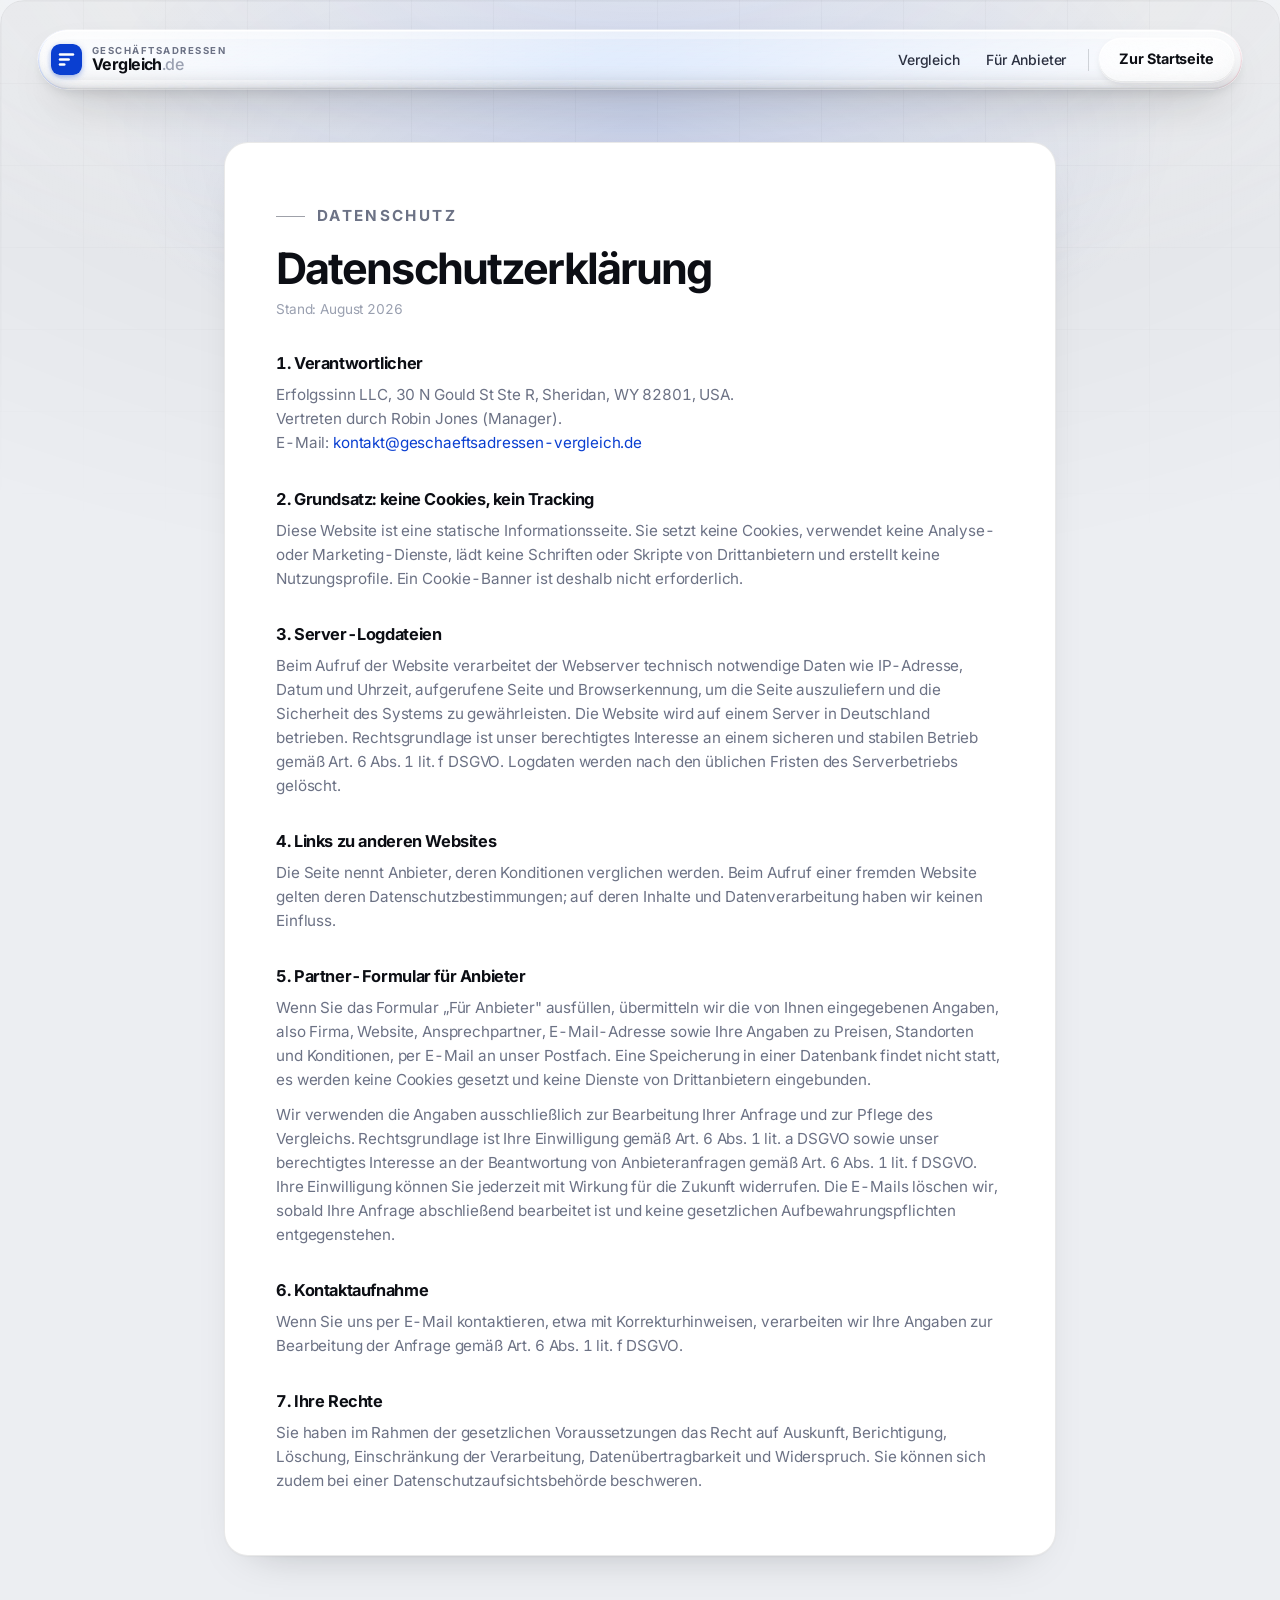
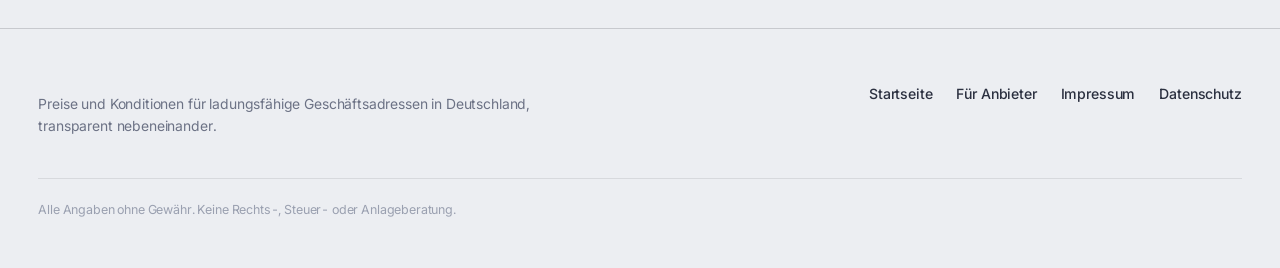
==== commit 9c93f3c6: "Redaktionelles Redesign: KI-Muster raus, echte Randlinse in der Kopfzeile Entfernt, weil es als KI-V" ====
--- a/datenschutz.html
+++ b/datenschutz.html
@@ -7,27 +7,33 @@
   <meta name="description" content="Datenschutzerklärung von geschaeftsadressen-vergleich.de. Keine Cookies, kein Tracking.">
   <link rel="canonical" href="https://geschaeftsadressen-vergleich.de/datenschutz.html">
   <meta name="robots" content="noindex,follow">
-  <meta name="theme-color" content="#eceef6">
+  <meta name="theme-color" content="#eceef2">
   <script>document.documentElement.classList.add("js");</script>
   <link rel="stylesheet" href="style.css">
-  <link rel="icon" href="data:image/svg+xml,%3Csvg xmlns='http://www.w3.org/2000/svg' viewBox='0 0 64 64'%3E%3Cdefs%3E%3ClinearGradient id='g' x1='0' y1='0' x2='1' y2='1'%3E%3Cstop offset='0' stop-color='%235350e8'/%3E%3Cstop offset='.55' stop-color='%238b5cf0'/%3E%3Cstop offset='1' stop-color='%231fc4e8'/%3E%3C/linearGradient%3E%3C/defs%3E%3Crect width='64' height='64' rx='18' fill='url(%23g)'/%3E%3Cg fill='white'%3E%3Crect x='16' y='19' width='32' height='6' rx='3'/%3E%3Crect x='16' y='29' width='23' height='6' rx='3'/%3E%3Crect x='16' y='39' width='14' height='6' rx='3'/%3E%3C/g%3E%3C/svg%3E">
+  <link rel="icon" href="data:image/svg+xml,%3Csvg xmlns='http://www.w3.org/2000/svg' viewBox='0 0 64 64'%3E%3Crect width='64' height='64' rx='15' fill='%230a3fd1'/%3E%3Cg fill='white'%3E%3Crect x='16' y='19' width='32' height='5.5' rx='2.75'/%3E%3Crect x='16' y='29.25' width='23' height='5.5' rx='2.75'/%3E%3Crect x='16' y='39.5' width='14' height='5.5' rx='2.75'/%3E%3C/g%3E%3C/svg%3E">
 </head>
 <body>
-  <div class="mesh" aria-hidden="true"><span class="m1"></span><span class="m2"></span><span class="m3"></span><span class="m4"></span></div>
+  <div class="canvas" aria-hidden="true"><span class="light"></span><span class="grid"></span></div>
 
   <header class="site-head" id="siteHead">
     <div class="wrap">
       <div class="head-pill">
+        <span class="pill-lens" aria-hidden="true"></span>
+        <span class="pill-sheen" aria-hidden="true"></span>
         <a class="brand" href="index.html" aria-label="Geschäftsadressen-Vergleich, zur Startseite">
           <svg class="brand-mark" viewBox="0 0 64 64" aria-hidden="true">
-            <defs><linearGradient id="bm" x1="0" y1="0" x2="1" y2="1"><stop offset="0" stop-color="#5350e8"/><stop offset=".55" stop-color="#8b5cf0"/><stop offset="1" stop-color="#1fc4e8"/></linearGradient></defs>
-            <rect width="64" height="64" rx="18" fill="url(#bm)"/>
-            <g fill="white"><rect x="16" y="19" width="32" height="6" rx="3"/><rect x="16" y="29" width="23" height="6" rx="3"/><rect x="16" y="39" width="14" height="6" rx="3"/></g>
+            <rect width="64" height="64" rx="15" fill="#0a3fd1"/>
+            <g fill="white"><rect x="16" y="19" width="32" height="5.5" rx="2.75"/><rect x="16" y="29.25" width="23" height="5.5" rx="2.75"/><rect x="16" y="39.5" width="14" height="5.5" rx="2.75"/></g>
           </svg>
-          <span class="brand-text"><span class="b1">Geschäftsadressen</span><span class="b2">Vergleich<span class="de">.de</span></span></span>
+          <span class="brand-text">
+            <span class="b1">Geschäftsadressen</span>
+            <span class="b2">Vergleich<span class="de">.de</span></span>
+          </span>
         </a>
         <nav class="head-nav">
           <a class="head-link" href="index.html#vergleich">Vergleich</a>
+          <a class="head-link" href="index.html#partner">Für Anbieter</a>
+          <span class="head-sep" aria-hidden="true"></span>
           <a class="btn btn-glass" href="index.html">Zur Startseite</a>
         </nav>
       </div>
@@ -36,7 +42,8 @@
 
   <main class="legal">
     <div class="wrap-narrow">
-      <div class="legal-card glass" data-reveal>
+      <div class="legal-card" data-reveal>
+        <p class="kicker">Datenschutz</p>
         <h1>Datenschutzerklärung</h1>
         <p class="stand">Stand: August 2026</p>
 
@@ -46,41 +53,39 @@
         E-Mail: <a href="mailto:kontakt@geschaeftsadressen-vergleich.de">kontakt@geschaeftsadressen-vergleich.de</a></p>
 
         <h2>2. Grundsatz: keine Cookies, kein Tracking</h2>
-        <p>Diese Website ist eine rein statische Informationsseite. Sie setzt keine Cookies, verwendet keine Analyse- oder Marketing-Dienste, lädt keine Schriften oder Skripte von Drittanbietern und erstellt keine Nutzungsprofile. Ein Cookie-Banner ist deshalb nicht erforderlich.</p>
+        <p>Diese Website ist eine statische Informationsseite. Sie setzt keine Cookies, verwendet keine Analyse- oder Marketing-Dienste, lädt keine Schriften oder Skripte von Drittanbietern und erstellt keine Nutzungsprofile. Ein Cookie-Banner ist deshalb nicht erforderlich.</p>
 
         <h2>3. Server-Logdateien</h2>
-        <p>Beim Aufruf der Website verarbeitet der Webserver technisch notwendige Daten (IP-Adresse, Datum und Uhrzeit, aufgerufene Seite, Browserkennung), um die Seite auszuliefern und die Sicherheit des Systems zu gewährleisten. Die Website wird auf einem Server in Deutschland betrieben. Rechtsgrundlage ist unser berechtigtes Interesse an einem sicheren und stabilen Betrieb gemäß Art. 6 Abs. 1 lit. f DSGVO. Logdaten werden nach den üblichen Fristen des Serverbetriebs gelöscht.</p>
+        <p>Beim Aufruf der Website verarbeitet der Webserver technisch notwendige Daten wie IP-Adresse, Datum und Uhrzeit, aufgerufene Seite und Browserkennung, um die Seite auszuliefern und die Sicherheit des Systems zu gewährleisten. Die Website wird auf einem Server in Deutschland betrieben. Rechtsgrundlage ist unser berechtigtes Interesse an einem sicheren und stabilen Betrieb gemäß Art. 6 Abs. 1 lit. f DSGVO. Logdaten werden nach den üblichen Fristen des Serverbetriebs gelöscht.</p>
 
         <h2>4. Links zu anderen Websites</h2>
         <p>Die Seite nennt Anbieter, deren Konditionen verglichen werden. Beim Aufruf einer fremden Website gelten deren Datenschutzbestimmungen; auf deren Inhalte und Datenverarbeitung haben wir keinen Einfluss.</p>
 
         <h2>5. Partner-Formular für Anbieter</h2>
-        <p>Wenn Sie das Formular „Für Anbieter" ausfüllen, übermitteln wir die von Ihnen eingegebenen Angaben (Firma, Website, Ansprechpartner, E-Mail-Adresse sowie Ihre Angaben zu Preisen, Standorten und Konditionen) per E-Mail an unser Postfach. Eine Speicherung in einer Datenbank findet nicht statt, es werden keine Cookies gesetzt und keine Dienste von Drittanbietern eingebunden.</p>
+        <p>Wenn Sie das Formular „Für Anbieter" ausfüllen, übermitteln wir die von Ihnen eingegebenen Angaben, also Firma, Website, Ansprechpartner, E-Mail-Adresse sowie Ihre Angaben zu Preisen, Standorten und Konditionen, per E-Mail an unser Postfach. Eine Speicherung in einer Datenbank findet nicht statt, es werden keine Cookies gesetzt und keine Dienste von Drittanbietern eingebunden.</p>
         <p>Wir verwenden die Angaben ausschließlich zur Bearbeitung Ihrer Anfrage und zur Pflege des Vergleichs. Rechtsgrundlage ist Ihre Einwilligung gemäß Art. 6 Abs. 1 lit. a DSGVO sowie unser berechtigtes Interesse an der Beantwortung von Anbieteranfragen gemäß Art. 6 Abs. 1 lit. f DSGVO. Ihre Einwilligung können Sie jederzeit mit Wirkung für die Zukunft widerrufen. Die E-Mails löschen wir, sobald Ihre Anfrage abschließend bearbeitet ist und keine gesetzlichen Aufbewahrungspflichten entgegenstehen.</p>
 
         <h2>6. Kontaktaufnahme</h2>
-        <p>Wenn Sie uns per E-Mail kontaktieren, etwa mit Korrekturhinweisen, verarbeiten wir Ihre Angaben zur Bearbeitung der Anfrage (Art. 6 Abs. 1 lit. f DSGVO).</p>
+        <p>Wenn Sie uns per E-Mail kontaktieren, etwa mit Korrekturhinweisen, verarbeiten wir Ihre Angaben zur Bearbeitung der Anfrage gemäß Art. 6 Abs. 1 lit. f DSGVO.</p>
 
         <h2>7. Ihre Rechte</h2>
-        <p>Sie haben im Rahmen der gesetzlichen Voraussetzungen das Recht auf Auskunft, Berichtigung, Löschung, Einschränkung der Verarbeitung, Datenübertragbarkeit und Widerspruch. Sie können sich zudem bei einer Datenschutzaufsichtsbehörde beschweren; für uns zuständig ist das Bayerische Landesamt für Datenschutzaufsicht.</p>
+        <p>Sie haben im Rahmen der gesetzlichen Voraussetzungen das Recht auf Auskunft, Berichtigung, Löschung, Einschränkung der Verarbeitung, Datenübertragbarkeit und Widerspruch. Sie können sich zudem bei einer Datenschutzaufsichtsbehörde beschweren.</p>
       </div>
     </div>
   </main>
 
   <footer class="site">
     <div class="wrap">
-      <div class="foot-card glass">
-        <div class="foot-top">
-          <p>Preise und Konditionen für ladungsfähige Geschäftsadressen in Deutschland, transparent nebeneinander.</p>
-          <nav>
-            <a href="index.html">Startseite</a>
-            <a href="index.html#partner">Für Anbieter</a>
-            <a href="impressum.html">Impressum</a>
-            <a href="datenschutz.html">Datenschutz</a>
-          </nav>
-        </div>
-        <div class="foot-legal">Alle Angaben ohne Gewähr. Keine Rechts-, Steuer- oder Anlageberatung.</div>
+      <div class="foot-top">
+        <p>Preise und Konditionen für ladungsfähige Geschäftsadressen in Deutschland, transparent nebeneinander.</p>
+        <nav>
+          <a href="index.html">Startseite</a>
+          <a href="index.html#partner">Für Anbieter</a>
+          <a href="impressum.html">Impressum</a>
+          <a href="datenschutz.html">Datenschutz</a>
+        </nav>
       </div>
+      <div class="foot-legal">Alle Angaben ohne Gewähr. Keine Rechts-, Steuer- oder Anlageberatung.</div>
     </div>
   </footer>
 
--- a/style.css
+++ b/style.css
@@ -1,424 +1,407 @@
 /* ============================================================
-   Geschäftsadressen-Vergleich.de
-   Liquid-Glass-Designsystem: geschichtetes Glas mit Randlicht,
-   Bevel, cursorgefuehrtem Spekular-Reflex und Frost-Korn.
-   Fonts: System (SF Pro auf Apple), lokal gebundeltes Inter als
-   Fallback. Kein CDN, kein Tracking, kein Consent noetig.
+   geschaeftsadressen-vergleich.de
+   Redaktioneller Marktueberblick. Ruhige, praezise Flaeche,
+   Glas ausschliesslich fuer Bedienelemente (Kopfzeile, Buttons,
+   Formular) — so bleibt es Material statt Dekoration.
+   Schrift: System-UI (SF Pro / Segoe UI Variable), Inter als
+   plattformuebergreifender Rueckfall. Kein CDN, kein Tracking.
    ============================================================ */
 
-@font-face { font-family:"Inter"; font-style:normal; font-weight:400; font-display:swap;
+@font-face{font-family:"Inter";font-style:normal;font-weight:400;font-display:swap;
   src:url("fonts/inter-latin-400-normal.woff2") format("woff2");
-  unicode-range:U+0000-00FF,U+2013,U+2019,U+201E,U+201C,U+20AC; }
-@font-face { font-family:"Inter"; font-style:normal; font-weight:500; font-display:swap;
+  unicode-range:U+0000-00FF,U+2013,U+2019,U+201E,U+201C,U+20AC}
+@font-face{font-family:"Inter";font-style:normal;font-weight:500;font-display:swap;
   src:url("fonts/inter-latin-500-normal.woff2") format("woff2");
-  unicode-range:U+0000-00FF,U+2013,U+2019,U+201E,U+201C,U+20AC; }
-@font-face { font-family:"Inter"; font-style:normal; font-weight:700; font-display:swap;
+  unicode-range:U+0000-00FF,U+2013,U+2019,U+201E,U+201C,U+20AC}
+@font-face{font-family:"Inter";font-style:normal;font-weight:700;font-display:swap;
   src:url("fonts/inter-latin-700-normal.woff2") format("woff2");
-  unicode-range:U+0000-00FF,U+2013,U+2019,U+201E,U+201C,U+20AC; }
-@font-face { font-family:"Inter"; font-style:normal; font-weight:800; font-display:swap;
+  unicode-range:U+0000-00FF,U+2013,U+2019,U+201E,U+201C,U+20AC}
+@font-face{font-family:"Inter";font-style:normal;font-weight:800;font-display:swap;
   src:url("fonts/inter-latin-800-normal.woff2") format("woff2");
-  unicode-range:U+0000-00FF,U+2013,U+2019,U+201E,U+201C,U+20AC; }
-
-:root {
-  --ink:#131320;
-  --ink-2:#2f2f42;
-  --muted:#65657a;
-  --muted-2:#8f8fa6;
-  --canvas:#eceef6;
-
-  --brand:#5350e8;
-  --brand-2:#8b5cf0;
-  --cyan:#1fc4e8;
-  --pink:#f472b6;
-  --good:#0ea472;
-
-  --line:rgba(19,19,32,.075);
-  --line-2:rgba(19,19,32,.13);
-
-  --r-xl:34px;
-  --r-lg:26px;
-  --r-md:18px;
-  --r-sm:13px;
-
-  --spring:cubic-bezier(.32,.72,0,1);
+  unicode-range:U+0000-00FF,U+2013,U+2019,U+201E,U+201C,U+20AC}
+
+:root{
+  /* Ein Tintenton, eine Graustufenleiter, ein Akzent. Mehr nicht. */
+  --ink:#0c0e14;
+  --ink-2:#2b3040;
+  --ink-3:#4d5466;
+  --muted:#6c7285;
+  --muted-2:#9aa0b0;
+  --paper:#eceef2;
+  --surface:#fff;
+  --surface-2:#f7f8fa;
+  --line:rgba(12,14,20,.09);
+  --line-2:rgba(12,14,20,.16);
+  --accent:#0a3fd1;
+  --accent-ink:#082f9c;
+  --accent-soft:rgba(10,63,209,.07);
+  --good:#0b7a52;
+
+  --r-xl:24px;
+  --r-lg:16px;
+  --r-md:11px;
+  --r-sm:8px;
+
+  --ease:cubic-bezier(.32,.72,0,1);
   --font:-apple-system,BlinkMacSystemFont,"SF Pro Display","SF Pro Text",
-    "Segoe UI Variable Display","Segoe UI",Inter,Roboto,sans-serif;
+    "Segoe UI Variable Display","Segoe UI",Inter,Roboto,Helvetica,Arial,sans-serif;
 }
 
 *{box-sizing:border-box}
-html{scroll-behavior:smooth;scroll-padding-top:7rem}
+html{scroll-behavior:smooth;scroll-padding-top:7.5rem}
 body{
-  margin:0;background:var(--canvas);color:var(--ink);
-  font-family:var(--font);font-size:17px;line-height:1.6;letter-spacing:-.011em;
+  margin:0;background:var(--paper);color:var(--ink);
+  font-family:var(--font);font-size:17px;line-height:1.58;letter-spacing:-.009em;
   -webkit-font-smoothing:antialiased;text-rendering:optimizeLegibility;
+  font-variant-numeric:tabular-nums;
   overflow-x:hidden;
 }
 
-/* ---------- Hintergrund: Farbnebel + Frost-Korn ---------- */
-.mesh{position:fixed;inset:-25%;z-index:-3;pointer-events:none}
-.mesh span{position:absolute;display:block;border-radius:50%;will-change:transform}
-.mesh .m1{width:78vw;height:78vw;top:-20vw;left:-14vw;
-  background:radial-gradient(circle at 50% 50%,rgba(139,92,240,.4),rgba(139,92,240,.12) 40%,transparent 66%);
-  animation:f1 38s var(--spring) infinite alternate}
-.mesh .m2{width:70vw;height:70vw;top:-10vw;right:-18vw;
-  background:radial-gradient(circle at 50% 50%,rgba(31,196,232,.36),rgba(31,196,232,.1) 42%,transparent 66%);
-  animation:f2 44s var(--spring) infinite alternate}
-.mesh .m3{width:64vw;height:64vw;bottom:-18vw;left:16vw;
-  background:radial-gradient(circle at 50% 50%,rgba(244,114,182,.3),rgba(244,114,182,.08) 42%,transparent 66%);
-  animation:f3 52s var(--spring) infinite alternate}
-.mesh .m4{width:50vw;height:50vw;bottom:-10vw;right:2vw;
-  background:radial-gradient(circle at 50% 50%,rgba(83,80,232,.26),transparent 62%);
-  animation:f4 60s var(--spring) infinite alternate}
-@keyframes f1{from{transform:none}to{transform:translate3d(7vw,6vw,0) scale(1.14)}}
-@keyframes f2{from{transform:none}to{transform:translate3d(-8vw,8vw,0) scale(1.18)}}
-@keyframes f3{from{transform:none}to{transform:translate3d(6vw,-6vw,0) scale(1.12)}}
-@keyframes f4{from{transform:none}to{transform:translate3d(-5vw,-4vw,0) scale(1.2)}}
-
-/* Feines Korn: laesst das Glas gefrostet statt plastikglatt wirken */
-body::after{
-  content:"";position:fixed;inset:0;z-index:-2;pointer-events:none;opacity:.05;
-  background-image:url("data:image/svg+xml,%3Csvg xmlns='http://www.w3.org/2000/svg' width='140' height='140'%3E%3Cfilter id='n'%3E%3CfeTurbulence type='fractalNoise' baseFrequency='.85' numOctaves='3' stitchTiles='stitch'/%3E%3C/filter%3E%3Crect width='140' height='140' filter='url(%23n)'/%3E%3C/svg%3E");
+/* ---------- Grundflaeche: Reisszeichnungs-Raster + eine Lichtquelle ----------
+   Kein Farbnebel. Das Raster gibt Struktur und liefert der Kopfzeile
+   etwas, das sie optisch brechen kann. */
+.canvas{position:fixed;inset:0;z-index:-2;pointer-events:none}
+.canvas .grid{
+  position:absolute;inset:0;opacity:.5;
+  background-image:
+    linear-gradient(to right,rgba(12,14,20,.055) 1px,transparent 1px),
+    linear-gradient(to bottom,rgba(12,14,20,.055) 1px,transparent 1px);
+  background-size:82px 82px;
+  -webkit-mask-image:radial-gradient(120% 85% at 50% 0%,#000 30%,transparent 78%);
+  mask-image:radial-gradient(120% 85% at 50% 0%,#000 30%,transparent 78%);
+}
+.canvas .light{
+  position:absolute;left:50%;top:-38vh;width:130vw;height:82vh;transform:translateX(-50%);
+  background:
+    radial-gradient(48% 60% at 50% 62%,rgba(10,63,209,.16),transparent 68%),
+    radial-gradient(80% 70% at 50% 40%,rgba(255,255,255,.95),rgba(255,255,255,0) 70%);
 }
 
 /* ---------- Layout ---------- */
-.wrap{width:min(74rem,100% - clamp(1.5rem,6vw,5rem));margin-inline:auto}
-.wrap-narrow{width:min(52rem,100% - clamp(1.5rem,6vw,5rem));margin-inline:auto}
-section{padding:clamp(3rem,7.5vw,5.75rem) 0}
-
-a{color:var(--brand);text-decoration:none}
-a:hover{color:var(--brand-2)}
+.wrap{width:min(76rem,100% - clamp(1.5rem,6vw,6rem));margin-inline:auto}
+.wrap-narrow{width:min(52rem,100% - clamp(1.5rem,6vw,6rem));margin-inline:auto}
+section{padding:clamp(3.2rem,7vw,5.5rem) 0}
+
+a{color:var(--accent);text-decoration:none}
+a:hover{color:var(--accent-ink)}
 a:focus-visible,button:focus-visible,summary:focus-visible,input:focus-visible,
-select:focus-visible,textarea:focus-visible{outline:2.5px solid var(--brand);outline-offset:3px;border-radius:8px}
-h1,h2,h3{margin:0;line-height:1.07;letter-spacing:-.034em;text-wrap:balance;font-weight:700}
-p{margin:.7rem 0}
-
-.grad-text{
-  background:linear-gradient(102deg,var(--brand) 6%,var(--brand-2) 46%,var(--cyan) 98%);
-  -webkit-background-clip:text;background-clip:text;color:transparent;
-}
-
-.eyebrow{
-  display:inline-flex;align-items:center;gap:.5rem;
-  font-size:.75rem;font-weight:600;letter-spacing:.015em;color:var(--brand);
-  background:rgba(83,80,232,.09);border:1px solid rgba(83,80,232,.17);
-  border-radius:999px;padding:.34rem .85rem;
-  box-shadow:inset 0 1px 0 rgba(255,255,255,.7);
-}
-.eyebrow .dot{width:6px;height:6px;border-radius:50%;background:currentColor;
-  box-shadow:0 0 0 3px rgba(83,80,232,.16)}
+select:focus-visible,textarea:focus-visible{outline:2px solid var(--accent);outline-offset:3px;border-radius:6px}
+h1,h2,h3{margin:0;font-weight:700;text-wrap:balance}
+h1{line-height:1.02;letter-spacing:-.045em}
+h2{line-height:1.08;letter-spacing:-.036em}
+h3{line-height:1.2;letter-spacing:-.026em}
+p{margin:.65rem 0}
+
+/* Redaktioneller Kicker: Haarlinie plus Versalzeile, keine Pille */
+.kicker{
+  display:flex;align-items:center;gap:.75rem;
+  font-size:.7rem;font-weight:600;letter-spacing:.155em;text-transform:uppercase;
+  color:var(--muted);margin-bottom:1.1rem;
+}
+.kicker::before{content:"";width:1.8rem;height:1px;background:var(--ink-2);opacity:.45;flex:none}
+.kicker.center{justify-content:center}
 
 /* ============================================================
-   GLAS-SYSTEM
-   Vier Schichten: Fuellung, Randlicht-Kante (::before),
-   cursorgefuehrter Spekular-Reflex (::after) und Bevel per
-   inset-Schatten. Das erzeugt die Tiefe echter Glasplatten.
+   LIQUID GLASS — nur fuer Chrome und Bedienelemente
+   Aufbau: Fuellung, Randlinse (staerkerer Blur nur am Rand),
+   Spekular-Kante, chromatischer Saum, Tiefe.
    ============================================================ */
-.glass{
-  position:relative;
-  border-radius:var(--r-lg);
-  background:linear-gradient(146deg,rgba(255,255,255,.74),rgba(255,255,255,.44) 62%,rgba(255,255,255,.56));
-  -webkit-backdrop-filter:blur(28px) saturate(190%) brightness(1.06);
-  backdrop-filter:blur(28px) saturate(190%) brightness(1.06);
+.site-head{
+  position:sticky;top:clamp(.55rem,1.2vw,.95rem);z-index:100;
+  padding-top:clamp(.55rem,1.2vw,.95rem);
+}
+.head-pill{
+  position:relative;display:flex;align-items:center;justify-content:space-between;gap:1.2rem;
+  padding:.46rem .5rem .46rem .78rem;border-radius:999px;isolation:isolate;
+  background:linear-gradient(155deg,rgba(255,255,255,.58),rgba(255,255,255,.3) 46%,rgba(255,255,255,.46));
+  -webkit-backdrop-filter:blur(22px) saturate(210%) brightness(1.07);
+  backdrop-filter:blur(22px) saturate(210%) brightness(1.07);
   box-shadow:
-    inset 0 1px 0 rgba(255,255,255,.95),
-    inset 1px 0 0 rgba(255,255,255,.55),
-    inset -1px 0 0 rgba(255,255,255,.55),
-    inset 0 -1px 0 rgba(255,255,255,.3),
-    inset 0 -14px 28px -22px rgba(40,30,110,.4),
-    0 1px 2px rgba(19,19,32,.045),
-    0 22px 55px -24px rgba(48,34,120,.32);
-  isolation:isolate;
-}
-/* Randlicht: oben hell, unten fast weg — wie Licht auf einer Kante */
-.glass::before{
-  content:"";position:absolute;inset:0;border-radius:inherit;padding:1px;
-  background:linear-gradient(160deg,rgba(255,255,255,1),rgba(255,255,255,.25) 38%,rgba(255,255,255,0) 62%,rgba(255,255,255,.45));
+    /* Spekular-Kante oben */
+    inset 0 1.4px 0 rgba(255,255,255,1),
+    /* chromatischer Saum: kuehl links, warm rechts wie bei echtem Glas */
+    inset 1.2px 0 0 rgba(150,180,255,.5),
+    inset -1.2px 0 0 rgba(255,190,205,.42),
+    /* Schattenkante unten */
+    inset 0 -1.2px 0 rgba(12,14,20,.09),
+    inset 0 -16px 24px -22px rgba(12,14,20,.5),
+    /* Kontur und Tiefe */
+    0 0 0 .5px rgba(255,255,255,.72),
+    0 6px 16px -8px rgba(12,14,20,.22),
+    0 22px 48px -22px rgba(12,14,20,.42);
+  transition:box-shadow .6s var(--ease),background .6s var(--ease),padding .5s var(--ease);
+}
+/* Randlinse: nur der aeussere Ring bekommt zusaetzlichen Blur.
+   Genau das macht echtes Glas — die Mitte zeigt klar, der Rand verzerrt. */
+.pill-lens{
+  position:absolute;inset:0;border-radius:inherit;pointer-events:none;z-index:0;
+  padding:9px;
+  -webkit-backdrop-filter:blur(9px) saturate(260%) brightness(1.14);
+  backdrop-filter:blur(9px) saturate(260%) brightness(1.14);
   -webkit-mask:linear-gradient(#000 0 0) content-box,linear-gradient(#000 0 0);
-  -webkit-mask-composite:xor;mask:linear-gradient(#000 0 0) content-box,linear-gradient(#000 0 0);
-  mask-composite:exclude;pointer-events:none;z-index:1;
-}
-/* Spekular-Reflex folgt dem Cursor (main.js setzt --mx/--my) */
-.glass::after{
-  content:"";position:absolute;inset:0;border-radius:inherit;pointer-events:none;z-index:0;
-  background:radial-gradient(420px circle at var(--mx,50%) var(--my,-20%),
-    rgba(255,255,255,.7),rgba(255,255,255,.18) 38%,transparent 62%);
-  opacity:0;transition:opacity .6s var(--spring);
-}
-.glass:hover::after{opacity:1}
-.glass > *{position:relative;z-index:2}
-
-/* ---------- Reveals ---------- */
-html.js [data-reveal]{
-  opacity:0;transform:translateY(24px) scale(.98);filter:blur(6px);
-  transition:opacity .9s var(--spring),transform .9s var(--spring),filter .9s var(--spring);
-  transition-delay:var(--delay,0ms);
-}
-html.js [data-reveal].is-visible{opacity:1;transform:none;filter:none}
+  -webkit-mask-composite:xor;
+  mask:linear-gradient(#000 0 0) content-box,linear-gradient(#000 0 0);
+  mask-composite:exclude;
+}
+/* Wanderndes Glanzlicht, an die Scrollposition gekoppelt (main.js setzt --sheen) */
+.pill-sheen{
+  position:absolute;inset:0;border-radius:inherit;pointer-events:none;z-index:1;overflow:hidden;
+}
+.pill-sheen::after{
+  content:"";position:absolute;top:-60%;left:var(--sheen,20%);width:26%;height:220%;
+  background:linear-gradient(100deg,transparent,rgba(255,255,255,.55),transparent);
+  transform:skewX(-16deg);
+}
+.head-pill > *:not(.pill-lens):not(.pill-sheen){position:relative;z-index:2}
+.site-head.is-scrolled .head-pill{
+  background:linear-gradient(155deg,rgba(255,255,255,.74),rgba(255,255,255,.5) 46%,rgba(255,255,255,.62));
+  box-shadow:
+    inset 0 1.4px 0 rgba(255,255,255,1),
+    inset 1.2px 0 0 rgba(150,180,255,.42),
+    inset -1.2px 0 0 rgba(255,190,205,.36),
+    inset 0 -1.2px 0 rgba(12,14,20,.1),
+    0 0 0 .5px rgba(255,255,255,.8),
+    0 8px 18px -8px rgba(12,14,20,.24),
+    0 26px 56px -22px rgba(12,14,20,.5);
+}
+
+/* Wortmarke */
+.brand{display:inline-flex;align-items:center;gap:.62rem;color:var(--ink);flex:none}
+.brand:hover{color:var(--ink)}
+.brand-mark{width:31px;height:31px;border-radius:9px;display:block;flex:none;
+  box-shadow:0 2px 6px -1px rgba(10,63,209,.5),inset 0 1px 0 rgba(255,255,255,.35)}
+.brand-text{display:flex;flex-direction:column;line-height:1.05}
+.brand-text .b1{font-size:.6rem;font-weight:600;letter-spacing:.155em;text-transform:uppercase;color:var(--muted)}
+.brand-text .b2{font-size:1rem;font-weight:700;letter-spacing:-.034em}
+.brand-text .b2 .de{color:var(--muted-2);font-weight:500}
+
+.head-nav{position:relative;display:flex;align-items:center;gap:.1rem}
+.head-link{position:relative;z-index:1;font-size:.875rem;font-weight:500;color:var(--ink-2);
+  padding:.48rem .78rem;border-radius:999px;transition:color .35s var(--ease);white-space:nowrap}
+.head-link:hover,.head-link.is-active{color:var(--ink)}
+.nav-pill{
+  position:absolute;z-index:0;top:0;left:0;height:100%;border-radius:999px;
+  background:rgba(255,255,255,.7);
+  box-shadow:inset 0 1px 0 rgba(255,255,255,1),0 1px 4px -1px rgba(12,14,20,.2);
+  opacity:0;transition:transform .55s var(--ease),width .55s var(--ease),opacity .3s ease;
+  pointer-events:none}
+.head-sep{width:1px;height:1.35rem;background:var(--line-2);margin:0 .5rem;flex:none}
+@media (max-width:900px){.head-link,.nav-pill,.head-sep{display:none}}
+
+/* ---------- Buttons ---------- */
+.btn{position:relative;display:inline-flex;align-items:center;justify-content:center;gap:.5rem;
+  font-family:inherit;font-size:.9rem;font-weight:600;letter-spacing:-.012em;
+  border-radius:999px;padding:.68rem 1.25rem;border:0;overflow:hidden;cursor:pointer;
+  transition:transform .45s var(--ease),box-shadow .45s var(--ease),background .3s ease}
+.btn-solid{background:var(--accent);color:#fff;
+  box-shadow:inset 0 1px 0 rgba(255,255,255,.28),inset 0 -1.5px 0 rgba(0,0,0,.18),
+    0 3px 8px -2px rgba(10,63,209,.5),0 10px 24px -12px rgba(10,63,209,.8)}
+.btn-solid:hover{color:#fff;background:var(--accent-ink);transform:translateY(-1px);
+  box-shadow:inset 0 1px 0 rgba(255,255,255,.3),0 6px 14px -3px rgba(10,63,209,.5),0 16px 32px -14px rgba(10,63,209,.9)}
+.btn-glass{
+  color:var(--ink);
+  background:linear-gradient(155deg,rgba(255,255,255,.66),rgba(255,255,255,.4));
+  -webkit-backdrop-filter:blur(16px) saturate(200%);backdrop-filter:blur(16px) saturate(200%);
+  box-shadow:inset 0 1.2px 0 rgba(255,255,255,1),inset 0 -1px 0 rgba(12,14,20,.07),
+    0 0 0 .5px rgba(255,255,255,.7),0 3px 10px -4px rgba(12,14,20,.22)}
+.btn-glass:hover{color:var(--ink);transform:translateY(-1px);
+  background:linear-gradient(155deg,rgba(255,255,255,.82),rgba(255,255,255,.56))}
+.btn .arrow{transition:transform .45s var(--ease)}
+.btn:hover .arrow{transform:translateX(3px)}
+.btn[disabled]{opacity:.5;pointer-events:none}
+
+/* ---------- Reveals: knapp, kein Zauber ---------- */
+html.js [data-reveal]{opacity:0;transform:translateY(14px);
+  transition:opacity .7s var(--ease),transform .7s var(--ease);transition-delay:var(--delay,0ms)}
+html.js [data-reveal].is-visible{opacity:1;transform:none}
 @media (prefers-reduced-motion:reduce){
   html{scroll-behavior:auto}
-  html.js [data-reveal]{opacity:1;transform:none;filter:none;transition:none}
+  html.js [data-reveal]{opacity:1;transform:none;transition:none}
   *,*::before,*::after{animation:none !important}
 }
 
-/* ---------- Header: schwebende Glas-Pille mit Gleit-Indikator ---------- */
-.site-head{position:sticky;top:clamp(.55rem,1.3vw,1rem);z-index:100;padding-top:clamp(.55rem,1.3vw,1rem)}
-.head-pill{
-  position:relative;display:flex;align-items:center;justify-content:space-between;gap:1rem;
-  padding:.5rem .55rem .5rem .8rem;border-radius:999px;
-  background:linear-gradient(146deg,rgba(255,255,255,.72),rgba(255,255,255,.5));
-  -webkit-backdrop-filter:blur(26px) saturate(200%) brightness(1.05);
-  backdrop-filter:blur(26px) saturate(200%) brightness(1.05);
-  box-shadow:
-    inset 0 1px 0 rgba(255,255,255,1),
-    inset 0 -1px 0 rgba(255,255,255,.35),
-    0 1px 2px rgba(19,19,32,.05),
-    0 14px 36px -16px rgba(48,34,120,.42);
-  transition:box-shadow .6s var(--spring),background .6s var(--spring);
-}
-.head-pill::before{
-  content:"";position:absolute;inset:0;border-radius:inherit;padding:1px;
-  background:linear-gradient(150deg,rgba(255,255,255,1),rgba(255,255,255,.2) 45%,rgba(255,255,255,.55));
-  -webkit-mask:linear-gradient(#000 0 0) content-box,linear-gradient(#000 0 0);
-  -webkit-mask-composite:xor;mask:linear-gradient(#000 0 0) content-box,linear-gradient(#000 0 0);
-  mask-composite:exclude;pointer-events:none;
-}
-.site-head.is-scrolled .head-pill{
-  background:linear-gradient(146deg,rgba(255,255,255,.86),rgba(255,255,255,.68));
-  box-shadow:inset 0 1px 0 rgba(255,255,255,1),0 1px 2px rgba(19,19,32,.06),0 20px 48px -18px rgba(48,34,120,.5);
-}
-
-/* Wortmarke */
-.brand{display:inline-flex;align-items:center;gap:.6rem;color:var(--ink);flex:none}
-.brand:hover{color:var(--ink)}
-.brand-mark{width:34px;height:34px;border-radius:11px;display:block;flex:none;
-  box-shadow:0 5px 14px -4px rgba(83,80,232,.65),inset 0 1px 0 rgba(255,255,255,.5)}
-.brand-text{display:flex;flex-direction:column;line-height:1.06}
-.brand-text .b1{font-size:.66rem;font-weight:600;letter-spacing:.13em;text-transform:uppercase;color:var(--muted-2)}
-.brand-text .b2{font-size:1.02rem;font-weight:700;letter-spacing:-.032em}
-.brand-text .b2 .de{color:var(--muted-2);font-weight:500}
-
-.head-nav{position:relative;display:flex;align-items:center;gap:.15rem}
-.head-link{
-  position:relative;z-index:1;font-size:.9rem;font-weight:500;color:var(--ink-2);
-  padding:.5rem .8rem;border-radius:999px;transition:color .35s var(--spring);white-space:nowrap;
-}
-.head-link:hover,.head-link.is-active{color:var(--ink)}
-/* Gleitende Glaspille hinter dem aktiven Navigationspunkt */
-.nav-pill{
-  position:absolute;z-index:0;top:0;left:0;height:100%;border-radius:999px;
-  background:rgba(255,255,255,.72);
-  box-shadow:inset 0 1px 0 rgba(255,255,255,1),0 2px 8px -3px rgba(48,34,120,.3);
-  opacity:0;transform:translateX(0);
-  transition:transform .55s var(--spring),width .55s var(--spring),opacity .35s ease;
-  pointer-events:none;
-}
-@media (max-width:860px){.head-link,.nav-pill{display:none}}
-
-/* ---------- Buttons ---------- */
-.btn{
-  position:relative;display:inline-flex;align-items:center;justify-content:center;gap:.5rem;
-  font-family:inherit;font-size:.95rem;font-weight:600;letter-spacing:-.014em;
-  border-radius:999px;padding:.74rem 1.35rem;border:0;overflow:hidden;cursor:pointer;
-  transition:transform .5s var(--spring),box-shadow .5s var(--spring),background .35s ease;
-}
-.btn-solid{
-  background:linear-gradient(135deg,var(--brand),var(--brand-2) 52%,#6f5cf2);
-  color:#fff;
-  box-shadow:
-    inset 0 1px 0 rgba(255,255,255,.45),
-    inset 0 -2px 6px -2px rgba(0,0,0,.25),
-    0 10px 26px -10px rgba(83,80,232,.9);
-}
-.btn-solid:hover{color:#fff;transform:translateY(-2px) scale(1.018);
-  box-shadow:inset 0 1px 0 rgba(255,255,255,.55),0 18px 38px -10px rgba(83,80,232,1)}
-.btn-solid::after{
-  content:"";position:absolute;top:0;left:-65%;width:45%;height:100%;
-  background:linear-gradient(100deg,transparent,rgba(255,255,255,.55),transparent);
-  transform:skewX(-18deg);transition:left .85s var(--spring);
-}
-.btn-solid:hover::after{left:125%}
-.btn-glass{
-  background:linear-gradient(146deg,rgba(255,255,255,.72),rgba(255,255,255,.48));
-  -webkit-backdrop-filter:blur(20px) saturate(190%);backdrop-filter:blur(20px) saturate(190%);
-  color:var(--ink);
-  box-shadow:inset 0 1px 0 rgba(255,255,255,1),inset 0 -1px 0 rgba(255,255,255,.4),
-    0 1px 2px rgba(19,19,32,.05),0 10px 26px -14px rgba(48,34,120,.5);
-}
-.btn-glass:hover{color:var(--ink);transform:translateY(-2px);
-  background:linear-gradient(146deg,rgba(255,255,255,.85),rgba(255,255,255,.6))}
-.btn .arrow{transition:transform .5s var(--spring)}
-.btn:hover .arrow{transform:translateX(4px)}
-.btn[disabled]{opacity:.55;pointer-events:none}
-
-/* ---------- Hero ---------- */
-.hero{padding:clamp(4rem,10vw,7rem) 0 clamp(2.4rem,5vw,3.5rem);text-align:center}
-.hero h1{font-size:clamp(2.45rem,6.4vw,4.6rem);margin:1.3rem auto 0;max-width:15ch}
-.hero .lede{margin:1.35rem auto 0;max-width:41rem;font-size:clamp(1.02rem,1.45vw,1.19rem);
-  color:var(--muted);letter-spacing:-.015em}
-.hero-actions{margin-top:2.1rem;display:flex;flex-wrap:wrap;gap:.7rem;justify-content:center}
-
-.stat-row{margin-top:3rem;display:grid;grid-template-columns:repeat(3,1fr);gap:.85rem}
-@media (max-width:680px){.stat-row{grid-template-columns:1fr}}
-.stat{border-radius:var(--r-md);padding:1.2rem 1.25rem;text-align:left}
-.stat .num{display:block;font-size:1.85rem;font-weight:700;letter-spacing:-.045em;
-  font-variant-numeric:tabular-nums;line-height:1.08}
-.stat .lab{display:block;margin-top:.2rem;font-size:.85rem;color:var(--muted)}
-
-/* ---------- Section-Kopf ---------- */
-.section-head{max-width:45rem;margin-bottom:2.1rem}
+/* ---------- Hero: linksbuendig, asymmetrisch ---------- */
+.hero{padding:clamp(4.2rem,10vw,7rem) 0 clamp(2rem,4vw,3rem)}
+.hero-grid{display:grid;grid-template-columns:1.32fr .68fr;gap:clamp(2rem,5vw,4.5rem);align-items:end}
+@media (max-width:940px){.hero-grid{grid-template-columns:1fr;align-items:start;gap:2.2rem}}
+.hero h1{font-size:clamp(2.6rem,6.2vw,4.9rem);max-width:13ch}
+.hero .lede{margin:1.5rem 0 0;max-width:34rem;font-size:clamp(1.02rem,1.35vw,1.16rem);
+  color:var(--muted);letter-spacing:-.013em}
+.hero-actions{margin-top:2rem;display:flex;flex-wrap:wrap;gap:.6rem}
+
+/* Kennzahlen als typografischer Block mit Haarlinien, keine Karten */
+.facts{border-top:1px solid var(--line-2)}
+.facts .row{display:flex;align-items:baseline;justify-content:space-between;gap:1rem;
+  padding:.85rem 0;border-bottom:1px solid var(--line)}
+.facts .row:last-child{border-bottom:0}
+.facts .val{font-size:1.45rem;font-weight:700;letter-spacing:-.04em;line-height:1;flex:none}
+.facts .lab{font-size:.83rem;color:var(--muted);text-align:right;letter-spacing:-.004em}
+
+/* ---------- Sektionskopf ---------- */
+.section-head{max-width:46rem;margin-bottom:1.9rem}
 .section-head.center{margin-inline:auto;text-align:center}
-.section-head h2{font-size:clamp(1.75rem,3.5vw,2.55rem);margin-top:.95rem}
-.section-head p{color:var(--muted);margin-bottom:0;font-size:1.02rem}
-
-/* ---------- Tabelle ---------- */
-.table-card{border-radius:var(--r-xl)}
-.tablewrap{overflow-x:auto;border-radius:inherit}
-table{border-collapse:collapse;width:100%;min-width:58rem;font-size:.92rem}
-caption{caption-side:bottom;text-align:left;font-size:.78rem;color:var(--muted-2);
-  padding:1rem 1.7rem 1.3rem;border-top:1px solid var(--line);letter-spacing:-.005em}
-thead th{text-align:left;font-size:.69rem;font-weight:600;text-transform:uppercase;
-  letter-spacing:.085em;color:var(--muted-2);padding:1.1rem 1.7rem;
-  border-bottom:1px solid var(--line);white-space:nowrap}
-tbody td{padding:1.2rem 1.7rem;border-bottom:1px solid var(--line);vertical-align:top;color:var(--ink-2)}
-tbody tr{transition:background .4s var(--spring)}
-tbody tr:hover{background:linear-gradient(90deg,rgba(255,255,255,.62),rgba(255,255,255,.3))}
-tbody tr:last-child td{border-bottom:none}
-td.anbieter{font-weight:650;color:var(--ink);white-space:nowrap;font-size:1.02rem;letter-spacing:-.024em}
-td.preis{white-space:nowrap}
-td.preis .val{display:block;font-size:1.25rem;font-weight:700;letter-spacing:-.04em;
-  font-variant-numeric:tabular-nums;color:var(--ink)}
-td.preis .unit{display:block;font-size:.73rem;color:var(--muted-2);margin-top:.1rem}
+.section-head h2{font-size:clamp(1.7rem,3.2vw,2.4rem)}
+.section-head p{color:var(--muted);margin:.9rem 0 0;font-size:1.01rem;max-width:42rem}
+.section-head.center p{margin-inline:auto}
+
+/* ---------- Tabelle: das Herzstueck, als Praezisionsinstrument ---------- */
+.table-card{
+  background:var(--surface);border-radius:var(--r-xl);border:1px solid var(--line);
+  box-shadow:0 1px 2px rgba(12,14,20,.04),0 18px 44px -28px rgba(12,14,20,.4);
+  overflow:hidden}
+.tablewrap{overflow-x:auto}
+table{border-collapse:collapse;width:100%;min-width:62rem;font-size:.9rem}
+caption{caption-side:bottom;text-align:left;font-size:.775rem;color:var(--muted-2);
+  padding:.95rem 1.75rem 1.2rem;border-top:1px solid var(--line);background:var(--surface-2)}
+thead th{text-align:left;font-size:.68rem;font-weight:600;text-transform:uppercase;
+  letter-spacing:.1em;color:var(--muted);padding:.95rem 1.15rem;
+  border-bottom:1px solid var(--line-2);white-space:nowrap;background:var(--surface-2)}
+thead th:first-child{padding-left:1.75rem}
+thead th:last-child{padding-right:1.75rem}
+tbody td{padding:1.15rem 1.15rem;border-bottom:1px solid var(--line);vertical-align:top;
+  color:var(--ink-3);border-right:1px solid var(--line)}
+tbody td:first-child{padding-left:1.75rem}
+tbody td:last-child{padding-right:1.75rem;border-right:0}
+tbody tr{transition:background .3s var(--ease)}
+tbody tr:hover{background:var(--surface-2)}
+tbody tr:last-child td{border-bottom:0}
+td.anbieter{font-weight:650;color:var(--ink);white-space:nowrap;font-size:.98rem;letter-spacing:-.022em}
+td.anbieter .dom{display:block;font-size:.74rem;font-weight:400;color:var(--muted-2);margin-top:.15rem;letter-spacing:0}
+td.preis{white-space:nowrap;min-width:9.5rem}
+td.preis .val{display:block;font-size:1.3rem;font-weight:700;letter-spacing:-.045em;color:var(--ink)}
+td.preis .unit{display:block;font-size:.72rem;color:var(--muted-2);margin-top:.1rem}
+/* Preisbalken: zeigt die Lage im Feld auf einen Blick */
+.bar{display:block;margin-top:.55rem;height:3px;border-radius:2px;background:var(--line-2);
+  overflow:hidden;max-width:6.5rem}
+.bar i{display:block;height:100%;border-radius:2px;background:var(--accent);opacity:.85}
 .ka{color:var(--muted-2);font-style:italic}
-.chip{display:inline-block;font-size:.73rem;font-weight:600;border-radius:999px;
-  padding:.24rem .7rem;background:rgba(14,164,114,.11);color:#07724f;
-  border:1px solid rgba(14,164,114,.22);white-space:nowrap;
-  box-shadow:inset 0 1px 0 rgba(255,255,255,.6)}
-.chip.neutral{background:rgba(19,19,32,.05);color:var(--muted);border-color:var(--line-2)}
-
-@media (max-width:820px){
+.chip{display:inline-block;font-size:.72rem;font-weight:600;border-radius:5px;
+  padding:.2rem .5rem;background:rgba(11,122,82,.09);color:var(--good);
+  border:1px solid rgba(11,122,82,.2);white-space:nowrap}
+.chip.neutral{background:rgba(12,14,20,.045);color:var(--muted);border-color:var(--line-2)}
+
+@media (max-width:860px){
   table{display:flex;flex-direction:column;min-width:0}
   tbody{display:block;order:1}
-  caption{display:block;order:2;padding:1rem 1.4rem 1.25rem}
+  caption{display:block;order:2;padding:.95rem 1.35rem 1.15rem}
   tr,td{display:block}
   thead{display:none}
-  tbody tr{padding:1.3rem 1.4rem;border-bottom:1px solid var(--line)}
-  tbody td{border:none;padding:.32rem 0}
-  td.anbieter{font-size:1.18rem;padding-bottom:.5rem}
+  tbody tr{padding:1.25rem 1.35rem;border-bottom:1px solid var(--line)}
+  tbody td{border:none;padding:.3rem 0}
+  tbody td:first-child,tbody td:last-child{padding-left:0;padding-right:0}
+  td.anbieter{font-size:1.12rem;padding-bottom:.55rem}
   tbody td[data-label]:not(.anbieter)::before{
-    content:attr(data-label);display:block;font-size:.65rem;font-weight:600;
-    text-transform:uppercase;letter-spacing:.085em;color:var(--muted-2);margin-bottom:.1rem}
+    content:attr(data-label);display:block;font-size:.64rem;font-weight:600;
+    text-transform:uppercase;letter-spacing:.1em;color:var(--muted-2);margin-bottom:.08rem}
   td.preis .val,td.preis .unit{display:inline}
   td.preis .unit{margin-left:.35rem}
-}
-.note{font-size:.86rem;color:var(--muted);margin-top:1rem}
-
-/* ---------- Karten ---------- */
-.grid{display:grid;gap:1rem}
-.grid.two{grid-template-columns:repeat(auto-fit,minmax(19rem,1fr))}
-.grid.three{grid-template-columns:repeat(auto-fit,minmax(17.5rem,1fr))}
-.card{border-radius:var(--r-lg);padding:1.65rem 1.75rem;
-  transition:transform .6s var(--spring),box-shadow .6s var(--spring)}
-.card:hover{transform:translateY(-6px);
-  box-shadow:inset 0 1px 0 rgba(255,255,255,1),0 2px 4px rgba(19,19,32,.05),
-    0 34px 70px -26px rgba(48,34,120,.45)}
-.card h3{font-size:1.12rem;letter-spacing:-.028em}
-.card p{font-size:.94rem;color:var(--muted);margin:.5rem 0 0}
-.card .price{font-weight:700;color:var(--ink);letter-spacing:-.032em;font-variant-numeric:tabular-nums}
-.card .idx{display:inline-flex;align-items:center;justify-content:center;
-  width:2.2rem;height:2.2rem;border-radius:12px;font-size:.82rem;font-weight:700;
-  font-variant-numeric:tabular-nums;color:#fff;
-  background:linear-gradient(135deg,var(--brand),var(--brand-2));
-  box-shadow:0 7px 18px -6px rgba(83,80,232,.85),inset 0 1px 0 rgba(255,255,255,.45);
-  margin-bottom:.95rem}
+  .bar{max-width:100%}
+}
+.note{font-size:.85rem;color:var(--muted);margin-top:.95rem;max-width:52rem}
+
+/* ---------- Inhaltskarten: flach, Haarlinie, kein Glas ---------- */
+/* Feste Spaltenzahl statt auto-fit: so bleibt keine Rasterzelle leer,
+   sonst blitzt die Trennlinien-Flaeche als grauer Block durch. */
+.grid{display:grid;gap:1px;background:var(--line);border:1px solid var(--line);
+  border-radius:var(--r-xl);overflow:hidden}
+.grid.two{grid-template-columns:repeat(2,1fr)}
+.grid.three{grid-template-columns:repeat(3,1fr)}
+@media (max-width:1000px){.grid.three{grid-template-columns:repeat(2,1fr)}}
+@media (max-width:680px){.grid.two,.grid.three{grid-template-columns:1fr}}
+.cell{background:var(--surface);padding:1.6rem 1.7rem;transition:background .35s var(--ease)}
+.cell:hover{background:var(--surface-2)}
+.cell h3{font-size:1.04rem}
+.cell p{font-size:.93rem;color:var(--muted);margin:.5rem 0 0}
+.cell .price{font-weight:700;color:var(--ink);letter-spacing:-.03em}
+.cell .tag{display:block;font-size:.67rem;font-weight:600;text-transform:uppercase;
+  letter-spacing:.12em;color:var(--muted-2);margin-bottom:.7rem}
 
 /* ---------- FAQ ---------- */
-.faq{display:grid;gap:.7rem}
-details{border-radius:var(--r-md)}
+.faq{border-top:1px solid var(--line-2)}
+details{border-bottom:1px solid var(--line)}
 summary{cursor:pointer;list-style:none;display:flex;align-items:center;justify-content:space-between;
-  gap:1rem;font-weight:600;font-size:1rem;letter-spacing:-.022em;padding:1.15rem 1.45rem;
-  position:relative;z-index:2}
+  gap:1.2rem;font-weight:600;font-size:1.02rem;letter-spacing:-.024em;padding:1.25rem 0;color:var(--ink)}
 summary::-webkit-details-marker{display:none}
-summary .chev{flex:none;width:1.7rem;height:1.7rem;display:grid;place-items:center;border-radius:50%;
-  background:rgba(83,80,232,.1);color:var(--brand);
-  box-shadow:inset 0 1px 0 rgba(255,255,255,.8);
-  transition:transform .55s var(--spring),background .3s ease}
-details[open] summary .chev{transform:rotate(180deg);background:rgba(83,80,232,.18)}
-.faq-body{display:grid;grid-template-rows:0fr;transition:grid-template-rows .6s var(--spring);
-  position:relative;z-index:2}
+summary .chev{flex:none;color:var(--muted);transition:transform .5s var(--ease),color .3s ease}
+summary:hover .chev{color:var(--accent)}
+details[open] summary .chev{transform:rotate(180deg);color:var(--accent)}
+.faq-body{display:grid;grid-template-rows:0fr;transition:grid-template-rows .55s var(--ease)}
 details[open] .faq-body{grid-template-rows:1fr}
 .faq-body > div{overflow:hidden}
-.faq-body p{color:var(--muted);font-size:.95rem;margin:0;padding:0 1.45rem 1.35rem}
-
-/* ---------- Hinweis-Block ---------- */
-.disclosure{display:flex;gap:.85rem;align-items:flex-start;border-radius:var(--r-md);
-  padding:1.1rem 1.35rem;font-size:.88rem;color:var(--muted);letter-spacing:-.005em}
-.disclosure svg{flex:none;margin-top:.14rem;color:var(--brand)}
-.disclosure strong{color:var(--ink-2);font-weight:600}
+.faq-body p{color:var(--muted);font-size:.95rem;margin:0;padding:0 3rem 1.35rem 0;max-width:46rem}
+
+/* ---------- Methodik ---------- */
+.method{border-left:2px solid var(--accent);padding:.15rem 0 .15rem 1.35rem;
+  font-size:.87rem;color:var(--muted);max-width:50rem}
+.method strong{color:var(--ink-2);font-weight:600}
 
 /* ============================================================
-   PARTNER-FORMULAR
+   PARTNER-BEREICH
    ============================================================ */
-.partner-shell{border-radius:var(--r-xl);padding:clamp(1.6rem,4vw,3rem);
-  display:grid;grid-template-columns:.85fr 1.15fr;gap:clamp(1.6rem,4vw,3.2rem);align-items:start}
-@media (max-width:900px){.partner-shell{grid-template-columns:1fr}}
-.partner-intro h2{font-size:clamp(1.6rem,3.2vw,2.3rem);margin-top:.9rem}
-.partner-intro p{color:var(--muted);font-size:.97rem}
-.partner-points{list-style:none;margin:1.3rem 0 0;padding:0;display:grid;gap:.7rem}
-.partner-points li{display:flex;gap:.65rem;align-items:flex-start;font-size:.93rem;color:var(--ink-2)}
-.partner-points .tick{flex:none;margin-top:.16rem;width:1.25rem;height:1.25rem;border-radius:50%;
-  display:grid;place-items:center;color:#fff;
-  background:linear-gradient(135deg,var(--brand),var(--cyan));
-  box-shadow:0 3px 9px -3px rgba(83,80,232,.8)}
-
-form.partner{display:grid;gap:.85rem}
-.field{display:grid;gap:.32rem}
-.field.row-2{grid-template-columns:1fr 1fr;gap:.85rem;display:grid}
-@media (max-width:560px){.field.row-2{grid-template-columns:1fr}}
-.field label,.field-label{font-size:.78rem;font-weight:600;letter-spacing:.01em;color:var(--ink-2)}
-.field label .req{color:var(--brand)}
+.partner-shell{
+  background:linear-gradient(155deg,rgba(255,255,255,.72),rgba(255,255,255,.5));
+  -webkit-backdrop-filter:blur(24px) saturate(190%);backdrop-filter:blur(24px) saturate(190%);
+  border-radius:var(--r-xl);
+  box-shadow:inset 0 1.2px 0 rgba(255,255,255,1),0 0 0 .5px rgba(255,255,255,.7),
+    0 2px 6px -2px rgba(12,14,20,.1),0 26px 60px -30px rgba(12,14,20,.45);
+  padding:clamp(1.7rem,4vw,3.1rem);
+  display:grid;grid-template-columns:.82fr 1.18fr;gap:clamp(1.8rem,4.5vw,3.6rem);align-items:start}
+@media (max-width:920px){.partner-shell{grid-template-columns:1fr}}
+.partner-intro h2{font-size:clamp(1.6rem,3vw,2.2rem)}
+.partner-intro p{color:var(--muted);font-size:.96rem}
+.partner-points{list-style:none;margin:1.4rem 0 0;padding:0;border-top:1px solid var(--line)}
+.partner-points li{display:flex;gap:.7rem;align-items:flex-start;font-size:.9rem;color:var(--ink-3);
+  padding:.7rem 0;border-bottom:1px solid var(--line)}
+.partner-points .tick{flex:none;margin-top:.22rem;color:var(--accent)}
+
+form.partner{display:grid;gap:.8rem}
+.field{display:grid;gap:.3rem}
+.field-row{display:grid;grid-template-columns:1fr 1fr;gap:.8rem}
+@media (max-width:560px){.field-row{grid-template-columns:1fr}}
+.field label{font-size:.755rem;font-weight:600;letter-spacing:.02em;color:var(--ink-2);
+  text-transform:uppercase}
+.field label .req{color:var(--accent)}
 .field input,.field select,.field textarea{
-  font-family:inherit;font-size:.94rem;color:var(--ink);
-  padding:.72rem .9rem;border-radius:var(--r-sm);border:1px solid rgba(255,255,255,.85);
-  background:linear-gradient(146deg,rgba(255,255,255,.8),rgba(255,255,255,.55));
-  -webkit-backdrop-filter:blur(14px) saturate(180%);backdrop-filter:blur(14px) saturate(180%);
-  box-shadow:inset 0 1px 2px rgba(48,34,120,.07),inset 0 1px 0 rgba(255,255,255,.9);
-  transition:box-shadow .35s var(--spring),background .35s ease,border-color .35s ease;
-  width:100%;
-}
-.field textarea{resize:vertical;min-height:5.5rem}
+  font-family:inherit;font-size:.93rem;color:var(--ink);width:100%;
+  padding:.68rem .82rem;border-radius:var(--r-md);
+  border:1px solid var(--line-2);background:rgba(255,255,255,.86);
+  box-shadow:inset 0 1px 2px rgba(12,14,20,.05);
+  transition:border-color .3s var(--ease),box-shadow .3s var(--ease),background .3s ease}
+.field textarea{resize:vertical;min-height:5.2rem}
 .field input:focus,.field select:focus,.field textarea:focus{
-  outline:none;border-color:rgba(83,80,232,.5);
-  background:rgba(255,255,255,.92);
-  box-shadow:inset 0 1px 2px rgba(48,34,120,.05),0 0 0 4px rgba(83,80,232,.16)}
+  outline:none;border-color:var(--accent);background:#fff;
+  box-shadow:inset 0 1px 2px rgba(12,14,20,.04),0 0 0 3px rgba(10,63,209,.15)}
 .field input::placeholder,.field textarea::placeholder{color:var(--muted-2)}
 .field select{appearance:none;
-  background-image:url("data:image/svg+xml,%3Csvg xmlns='http://www.w3.org/2000/svg' width='14' height='14' viewBox='0 0 24 24' fill='none' stroke='%238f8fa6' stroke-width='3' stroke-linecap='round' stroke-linejoin='round'%3E%3Cpath d='m6 9 6 6 6-6'/%3E%3C/svg%3E");
-  background-repeat:no-repeat;background-position:right .9rem center;padding-right:2.2rem}
-.check{display:flex;gap:.6rem;align-items:flex-start;font-size:.83rem;color:var(--muted);line-height:1.5}
-.check input{width:1.15rem;height:1.15rem;flex:none;margin-top:.15rem;accent-color:var(--brand)}
+  background-image:url("data:image/svg+xml,%3Csvg xmlns='http://www.w3.org/2000/svg' width='13' height='13' viewBox='0 0 24 24' fill='none' stroke='%239aa0b0' stroke-width='3' stroke-linecap='round' stroke-linejoin='round'%3E%3Cpath d='m6 9 6 6 6-6'/%3E%3C/svg%3E");
+  background-repeat:no-repeat;background-position:right .82rem center;padding-right:2.1rem}
+.check{display:flex;gap:.6rem;align-items:flex-start;font-size:.82rem;color:var(--muted);line-height:1.5}
+.check input{width:1.05rem;height:1.05rem;flex:none;margin-top:.16rem;accent-color:var(--accent)}
 .hp{position:absolute;left:-9999px;width:1px;height:1px;overflow:hidden}
-.form-note{font-size:.78rem;color:var(--muted-2);margin:0}
-.form-msg{border-radius:var(--r-md);padding:.95rem 1.15rem;font-size:.9rem;display:none}
+.form-note{font-size:.765rem;color:var(--muted-2);margin:0}
+.form-msg{border-radius:var(--r-md);padding:.85rem 1.05rem;font-size:.88rem;display:none}
 .form-msg.show{display:block}
-.form-msg.ok{background:rgba(14,164,114,.12);color:#06603f;border:1px solid rgba(14,164,114,.25)}
-.form-msg.err{background:rgba(220,60,80,.1);color:#9c1f36;border:1px solid rgba(220,60,80,.24)}
+.form-msg.ok{background:rgba(11,122,82,.09);color:#065f40;border:1px solid rgba(11,122,82,.24)}
+.form-msg.err{background:rgba(190,40,60,.08);color:#93142c;border:1px solid rgba(190,40,60,.22)}
 
 /* ---------- Footer ---------- */
-footer.site{margin-top:clamp(1.5rem,5vw,3rem);padding:clamp(2.2rem,5vw,3.2rem) 0 3rem}
-.foot-card{border-radius:var(--r-xl);padding:clamp(1.7rem,4vw,2.6rem)}
-.foot-top{display:flex;flex-wrap:wrap;gap:1.6rem;justify-content:space-between;align-items:flex-start}
-.foot-card p{font-size:.88rem;color:var(--muted);max-width:36rem}
-footer nav{display:flex;flex-wrap:wrap;gap:1.4rem}
-footer nav a{font-size:.9rem;font-weight:550;color:var(--ink-2)}
-footer nav a:hover{color:var(--brand)}
-.foot-legal{margin-top:1.7rem;padding-top:1.35rem;border-top:1px solid var(--line);
-  font-size:.79rem;color:var(--muted-2)}
-
-/* ---------- Legal-Seiten ---------- */
-.legal{padding:clamp(2.4rem,6vw,4rem) 0 1rem}
-.legal-card{border-radius:var(--r-xl);padding:clamp(1.7rem,4vw,3rem)}
-.legal h1{font-size:clamp(2rem,4.4vw,2.9rem)}
-.legal .stand{color:var(--muted-2);font-size:.86rem;margin-top:.5rem}
-.legal h2{font-size:1.08rem;margin-top:2.2rem;letter-spacing:-.026em}
-.legal p{color:var(--muted);font-size:.96rem}
+footer.site{border-top:1px solid var(--line-2);margin-top:clamp(2rem,5vw,3.5rem);
+  padding:clamp(2.4rem,5vw,3.4rem) 0 3rem}
+.foot-top{display:flex;flex-wrap:wrap;gap:2rem;justify-content:space-between;align-items:flex-start}
+footer p{font-size:.87rem;color:var(--muted);max-width:34rem}
+footer nav{display:flex;flex-wrap:wrap;gap:1.5rem}
+footer nav a{font-size:.88rem;font-weight:500;color:var(--ink-2)}
+footer nav a:hover{color:var(--accent)}
+.foot-legal{margin-top:1.9rem;padding-top:1.3rem;border-top:1px solid var(--line);
+  font-size:.78rem;color:var(--muted-2)}
+
+/* ---------- Rechtsseiten ---------- */
+.legal{padding:clamp(2.6rem,6vw,4.2rem) 0 1rem}
+.legal-card{background:var(--surface);border:1px solid var(--line);border-radius:var(--r-xl);
+  box-shadow:0 1px 2px rgba(12,14,20,.04),0 18px 44px -30px rgba(12,14,20,.35);
+  padding:clamp(1.8rem,4vw,3.2rem)}
+.legal h1{font-size:clamp(2rem,4vw,2.7rem)}
+.legal .stand{color:var(--muted-2);font-size:.85rem;margin-top:.55rem}
+.legal h2{font-size:1.02rem;margin-top:2.2rem;letter-spacing:-.024em}
+.legal p{color:var(--muted);font-size:.95rem}
 .legal strong{color:var(--ink);font-weight:600}
